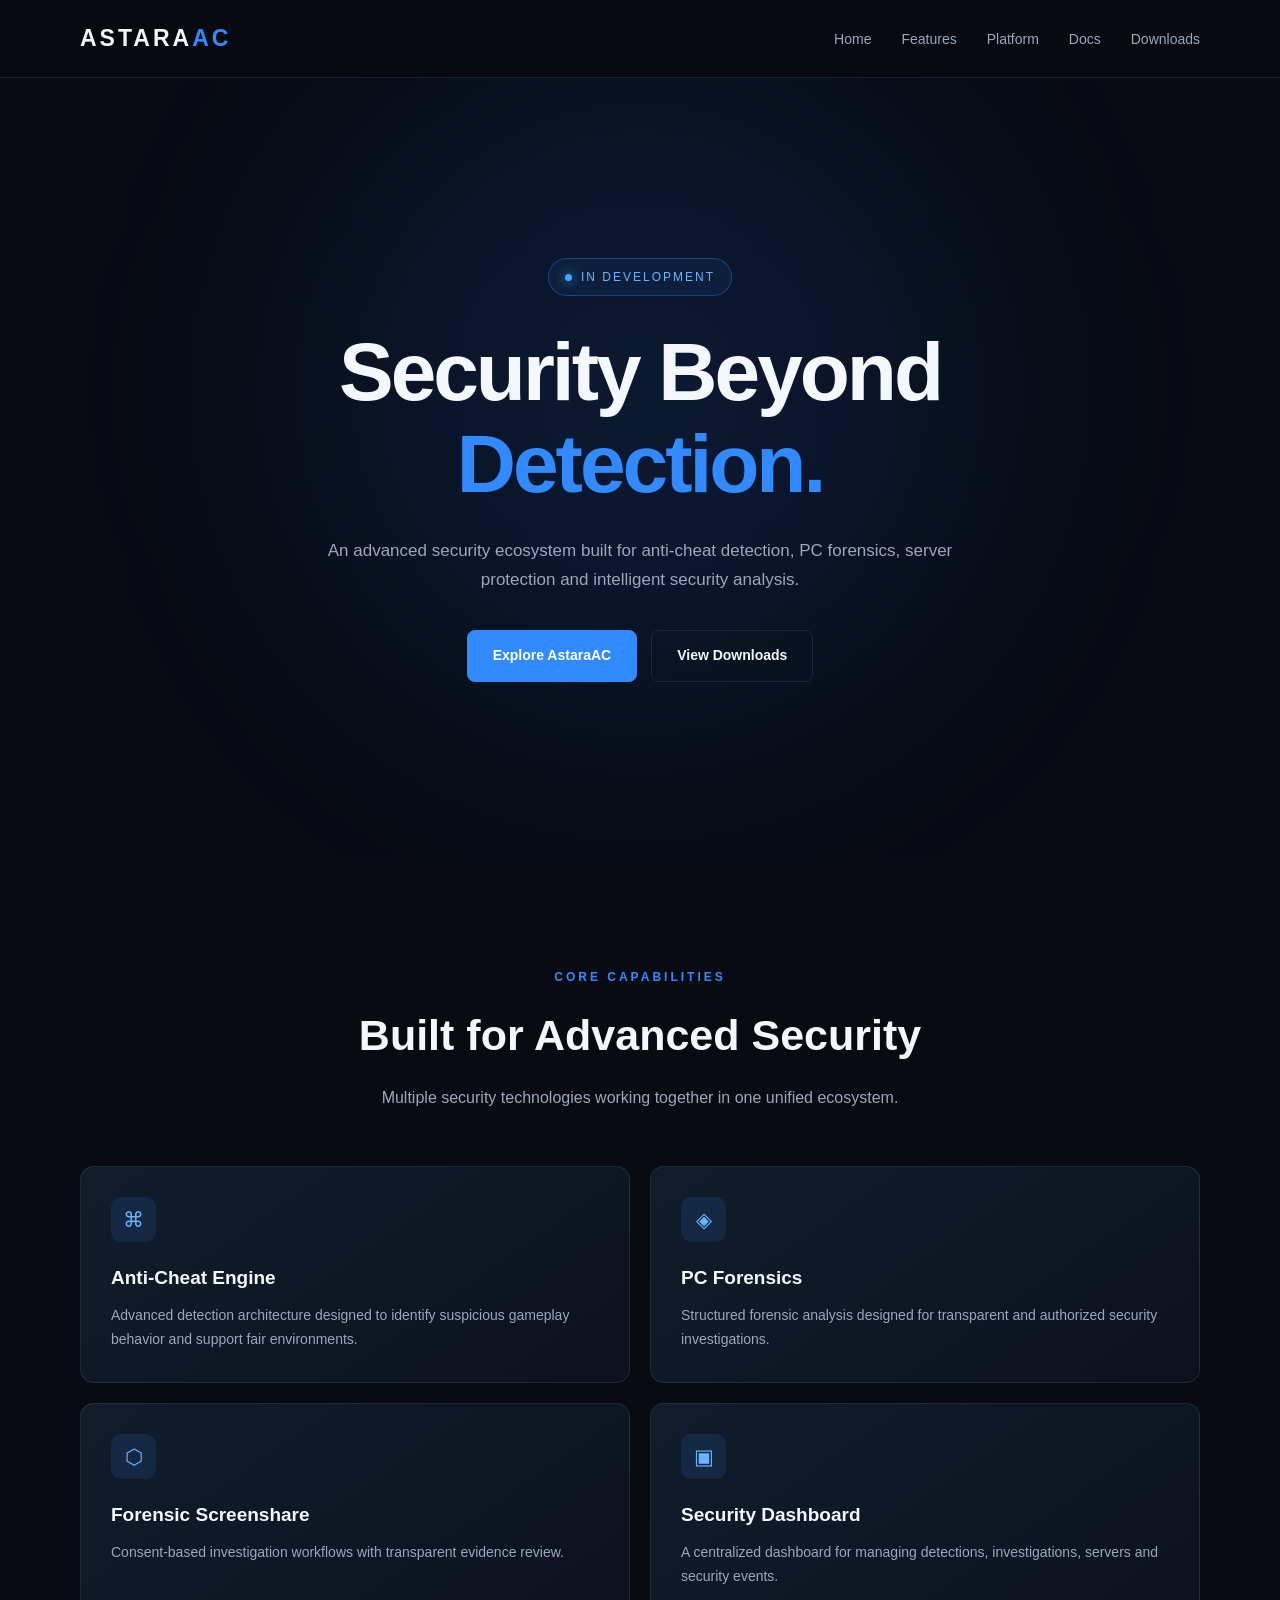
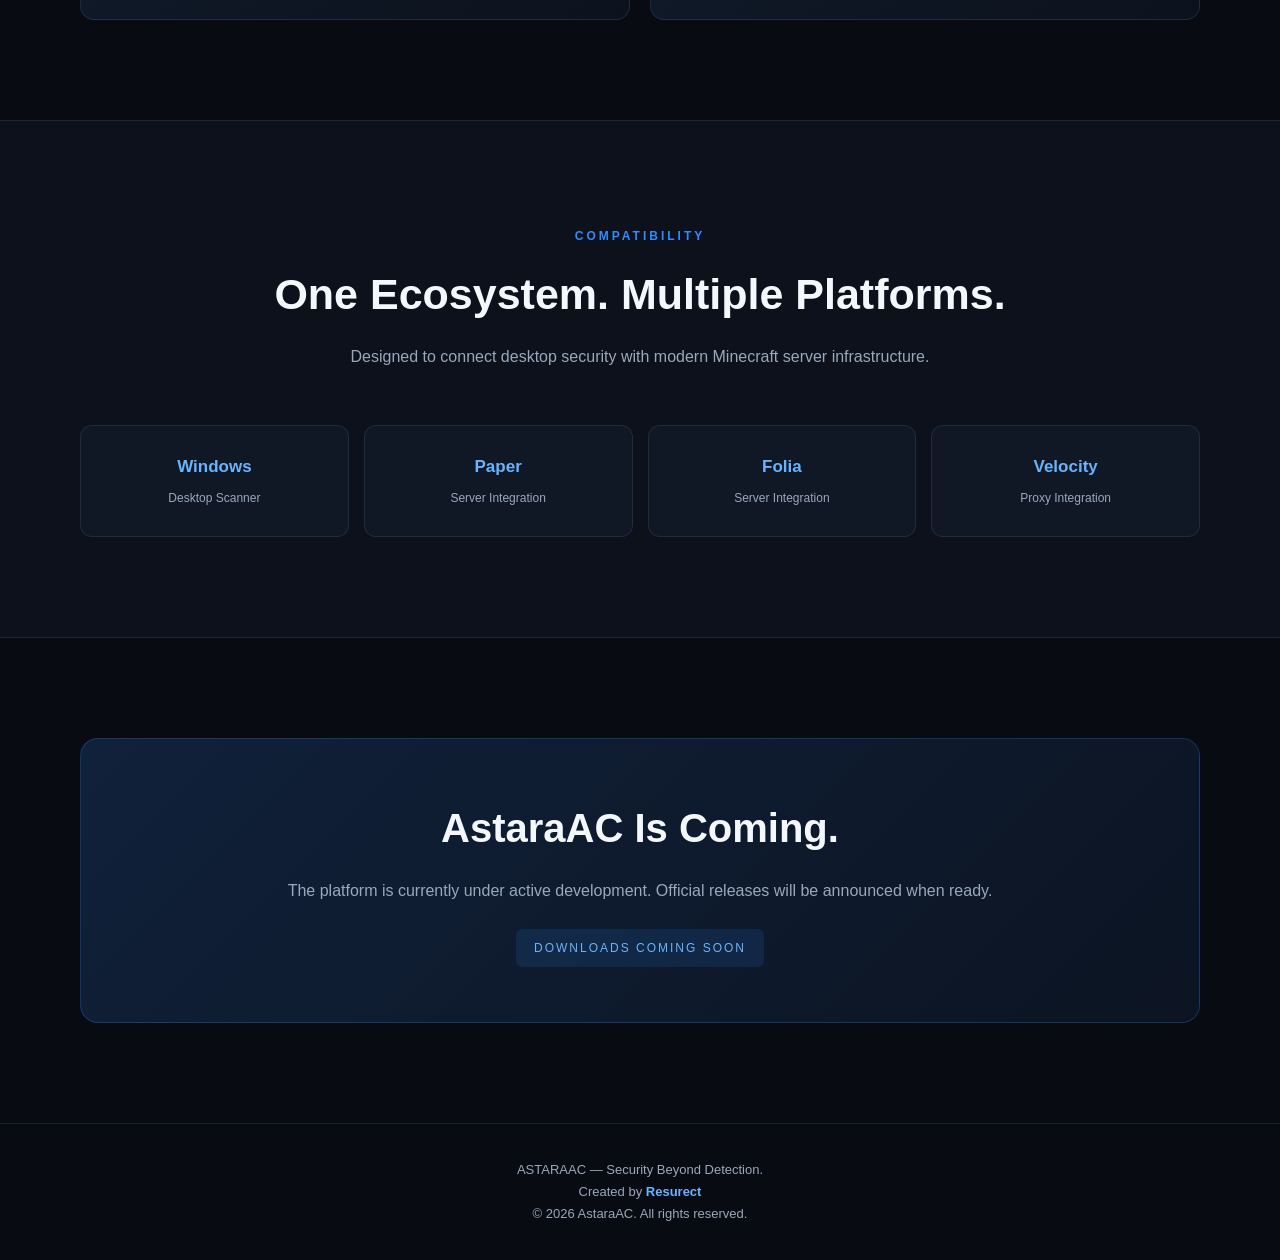
==== index.html @ 0d069d34 "Create index.html" ====
<!DOCTYPE html>
<html lang="en">
<head>
  <meta charset="UTF-8">
  <meta name="viewport" content="width=device-width, initial-scale=1.0">
  <meta name="theme-color" content="#080b12">
  <meta name="description" content="AstaraAC — Security Beyond Detection. Advanced anti-cheat detection, PC forensics and server protection.">
  <title>AstaraAC — Security Beyond Detection</title>

  <style>
    :root {
      --bg: #080b12;
      --surface: #101725;
      --blue: #318bff;
      --light: #69b4ff;
      --text: #f4f7fc;
      --muted: #9aa8bb;
      --border: rgba(120,160,210,.15);
    }

    * {
      margin: 0;
      padding: 0;
      box-sizing: border-box;
    }

    html {
      scroll-behavior: smooth;
    }

    body {
      background: var(--bg);
      color: var(--text);
      font-family: Inter, Arial, sans-serif;
      line-height: 1.7;
      overflow-x: hidden;
    }

    a {
      color: inherit;
      text-decoration: none;
    }

    .container {
      width: min(1120px, 90%);
      margin: auto;
    }

    header {
      height: 78px;
      display: flex;
      align-items: center;
      border-bottom: 1px solid var(--border);
      background: rgba(8,11,18,.88);
      position: sticky;
      top: 0;
      z-index: 10;
      backdrop-filter: blur(15px);
    }

    nav {
      display: flex;
      justify-content: space-between;
      align-items: center;
      width: 100%;
    }

    .brand {
      font-size: 23px;
      font-weight: 900;
      letter-spacing: 3px;
    }

    .brand span {
      color: var(--blue);
    }

    .nav-links {
      display: flex;
      align-items: center;
      gap: 30px;
      list-style: none;
    }

    .nav-links a {
      color: var(--muted);
      font-size: 14px;
      transition: .2s;
    }

    .nav-links a:hover {
      color: white;
    }

    .hero {
      min-height: 690px;
      display: flex;
      align-items: center;
      text-align: center;
      position: relative;
      overflow: hidden;
    }

    .hero::before {
      content: "";
      position: absolute;
      width: 650px;
      height: 650px;
      background: rgba(35,120,255,.13);
      filter: blur(120px);
      border-radius: 50%;
      left: 50%;
      top: 40%;
      transform: translate(-50%,-50%);
      pointer-events: none;
    }

    .hero-content {
      position: relative;
      z-index: 1;
      max-width: 850px;
      margin: auto;
      padding: 80px 0;
    }

    .status {
      display: inline-flex;
      align-items: center;
      gap: 9px;
      padding: 8px 16px;
      border: 1px solid rgba(49,139,255,.35);
      border-radius: 50px;
      color: var(--light);
      font-size: 12px;
      letter-spacing: 2px;
      margin-bottom: 30px;
      background: rgba(49,139,255,.07);
    }

    .dot {
      width: 7px;
      height: 7px;
      border-radius: 50%;
      background: #42a5ff;
      box-shadow: 0 0 12px #42a5ff;
    }

    .hero h1 {
      font-size: clamp(45px, 8vw, 82px);
      font-weight: 900;
      line-height: 1.12;
      letter-spacing: -3px;
    }

    .hero h1 span {
      color: var(--blue);
    }

    .hero p {
      max-width: 650px;
      margin: 27px auto;
      color: var(--muted);
      font-size: 17px;
    }

    .buttons {
      display: flex;
      justify-content: center;
      flex-wrap: wrap;
      gap: 14px;
      margin-top: 35px;
    }

    .btn {
      padding: 13px 25px;
      border-radius: 8px;
      font-weight: 700;
      font-size: 14px;
      transition: .25s;
      border: 1px solid var(--border);
    }

    .btn-primary {
      background: var(--blue);
      color: white;
      border-color: var(--blue);
    }

    .btn-primary:hover {
      background: #176fdf;
      transform: translateY(-3px);
    }

    .btn-secondary:hover {
      border-color: var(--blue);
      color: var(--light);
    }

    section {
      padding: 100px 0;
    }

    .section-heading {
      text-align: center;
      margin-bottom: 55px;
    }

    .section-heading small {
      color: var(--blue);
      letter-spacing: 3px;
      font-size: 12px;
      font-weight: bold;
    }

    .section-heading h2 {
      font-size: clamp(30px, 5vw, 43px);
      margin-top: 10px;
    }

    .section-heading p {
      color: var(--muted);
      max-width: 600px;
      margin: 12px auto 0;
    }

    .features-grid {
      display: grid;
      grid-template-columns: repeat(2, 1fr);
      gap: 20px;
    }

    .feature {
      background: linear-gradient(145deg,#111c2c,#0c121d);
      border: 1px solid var(--border);
      border-radius: 14px;
      padding: 30px;
      transition: .3s;
    }

    .feature:hover {
      transform: translateY(-5px);
      border-color: rgba(49,139,255,.5);
    }

    .feature-icon {
      width: 45px;
      height: 45px;
      display: grid;
      place-items: center;
      background: rgba(49,139,255,.12);
      color: var(--light);
      border-radius: 10px;
      font-size: 21px;
      margin-bottom: 20px;
    }

    .feature h3 {
      font-size: 19px;
      margin-bottom: 10px;
    }

    .feature p {
      color: var(--muted);
      font-size: 14px;
    }

    .platform {
      background: #0c111b;
      border-top: 1px solid var(--border);
      border-bottom: 1px solid var(--border);
    }

    .platform-grid {
      display: grid;
      grid-template-columns: repeat(4, 1fr);
      gap: 15px;
    }

    .platform-item {
      text-align: center;
      padding: 27px 12px;
      background: var(--surface);
      border: 1px solid var(--border);
      border-radius: 12px;
    }

    .platform-item h3 {
      font-size: 17px;
      color: var(--light);
    }

    .platform-item p {
      color: var(--muted);
      font-size: 12px;
      margin-top: 6px;
    }

    .download-box {
      text-align: center;
      padding: 55px 25px;
      background: linear-gradient(135deg,#10213a,#0c1422);
      border: 1px solid rgba(49,139,255,.25);
      border-radius: 18px;
    }

    .download-box h2 {
      font-size: clamp(28px,5vw,40px);
    }

    .download-box p {
      color: var(--muted);
      margin: 15px auto 25px;
    }

    .coming-soon {
      display: inline-block;
      padding: 9px 18px;
      border-radius: 6px;
      background: rgba(49,139,255,.12);
      color: var(--light);
      font-size: 12px;
      letter-spacing: 2px;
    }

    footer {
      border-top: 1px solid var(--border);
      padding: 35px 0;
      text-align: center;
      color: var(--muted);
      font-size: 13px;
    }

    footer strong {
      color: var(--light);
    }

    @media(max-width: 700px) {
      .nav-links {
        gap: 13px;
        font-size: 12px;
      }

      .nav-links a {
        font-size: 11px;
      }

      .hero {
        min-height: 580px;
      }

      .hero h1 {
        letter-spacing: -2px;
      }

      .features-grid {
        grid-template-columns: 1fr;
      }

      .platform-grid {
        grid-template-columns: repeat(2,1fr);
      }

      section {
        padding: 75px 0;
      }
    }

    @media(max-width: 390px) {
      .brand {
        font-size: 17px;
      }

      .nav-links {
        gap: 9px;
      }

      .nav-links a {
        font-size: 10px;
      }
    }

    @media(prefers-reduced-motion: reduce) {
      html {
        scroll-behavior: auto;
      }

      *, *::before, *::after {
        transition: none !important;
      }
    }
  </style>
</head>

<body>

<header>
  <div class="container">
    <nav>
      <a href="#" class="brand">ASTARA<span>AC</span></a>

      <ul class="nav-links">
        <li><a href="#home">Home</a></li>
        <li><a href="#features">Features</a></li>
        <li><a href="#platform">Platform</a></li>
        <li><a href="documentation.html">Docs</a></li>
        <li><a href="downloads.html">Downloads</a></li>
      </ul>
    </nav>
  </div>
</header>

<main>

  <section class="hero" id="home">
    <div class="container">
      <div class="hero-content">

        <div class="status">
          <span class="dot"></span>
          IN DEVELOPMENT
        </div>

        <h1>
          Security Beyond<br>
          <span>Detection.</span>
        </h1>

        <p>
          An advanced security ecosystem built for anti-cheat detection,
          PC forensics, server protection and intelligent security analysis.
        </p>

        <div class="buttons">
          <a href="#features" class="btn btn-primary">Explore AstaraAC</a>
          <a href="downloads.html" class="btn btn-secondary">View Downloads</a>
        </div>

      </div>
    </div>
  </section>

  <section id="features">
    <div class="container">

      <div class="section-heading">
        <small>CORE CAPABILITIES</small>
        <h2>Built for Advanced Security</h2>
        <p>
          Multiple security technologies working together
          in one unified ecosystem.
        </p>
      </div>

      <div class="features-grid">

        <article class="feature">
          <div class="feature-icon">⌘</div>
          <h3>Anti-Cheat Engine</h3>
          <p>
            Advanced detection architecture designed to identify
            suspicious gameplay behavior and support fair environments.
          </p>
        </article>

        <article class="feature">
          <div class="feature-icon">◈</div>
          <h3>PC Forensics</h3>
          <p>
            Structured forensic analysis designed for transparent
            and authorized security investigations.
          </p>
        </article>

        <article class="feature">
          <div class="feature-icon">⬡</div>
          <h3>Forensic Screenshare</h3>
          <p>
            Consent-based investigation workflows with
            transparent evidence review.
          </p>
        </article>

        <article class="feature">
          <div class="feature-icon">▣</div>
          <h3>Security Dashboard</h3>
          <p>
            A centralized dashboard for managing detections,
            investigations, servers and security events.
          </p>
        </article>

      </div>
    </div>
  </section>

  <section class="platform" id="platform">
    <div class="container">

      <div class="section-heading">
        <small>COMPATIBILITY</small>
        <h2>One Ecosystem. Multiple Platforms.</h2>
        <p>
          Designed to connect desktop security
          with modern Minecraft server infrastructure.
        </p>
      </div>

      <div class="platform-grid">

        <div class="platform-item">
          <h3>Windows</h3>
          <p>Desktop Scanner</p>
        </div>

        <div class="platform-item">
          <h3>Paper</h3>
          <p>Server Integration</p>
        </div>

        <div class="platform-item">
          <h3>Folia</h3>
          <p>Server Integration</p>
        </div>

        <div class="platform-item">
          <h3>Velocity</h3>
          <p>Proxy Integration</p>
        </div>

      </div>
    </div>
  </section>

  <section id="download">
    <div class="container">
      <div class="download-box">

        <h2>AstaraAC Is Coming.</h2>

        <p>
          The platform is currently under active development.
          Official releases will be announced when ready.
        </p>

        <span class="coming-soon">DOWNLOADS COMING SOON</span>

      </div>
    </div>
  </section>

</main>

<footer>
  <div class="container">
    <p>ASTARAAC — Security Beyond Detection.</p>
    <p>Created by <strong>Resurect</strong></p>
    <p>© 2026 AstaraAC. All rights reserved.</p>
  </div>
</footer>

</body>
</html>
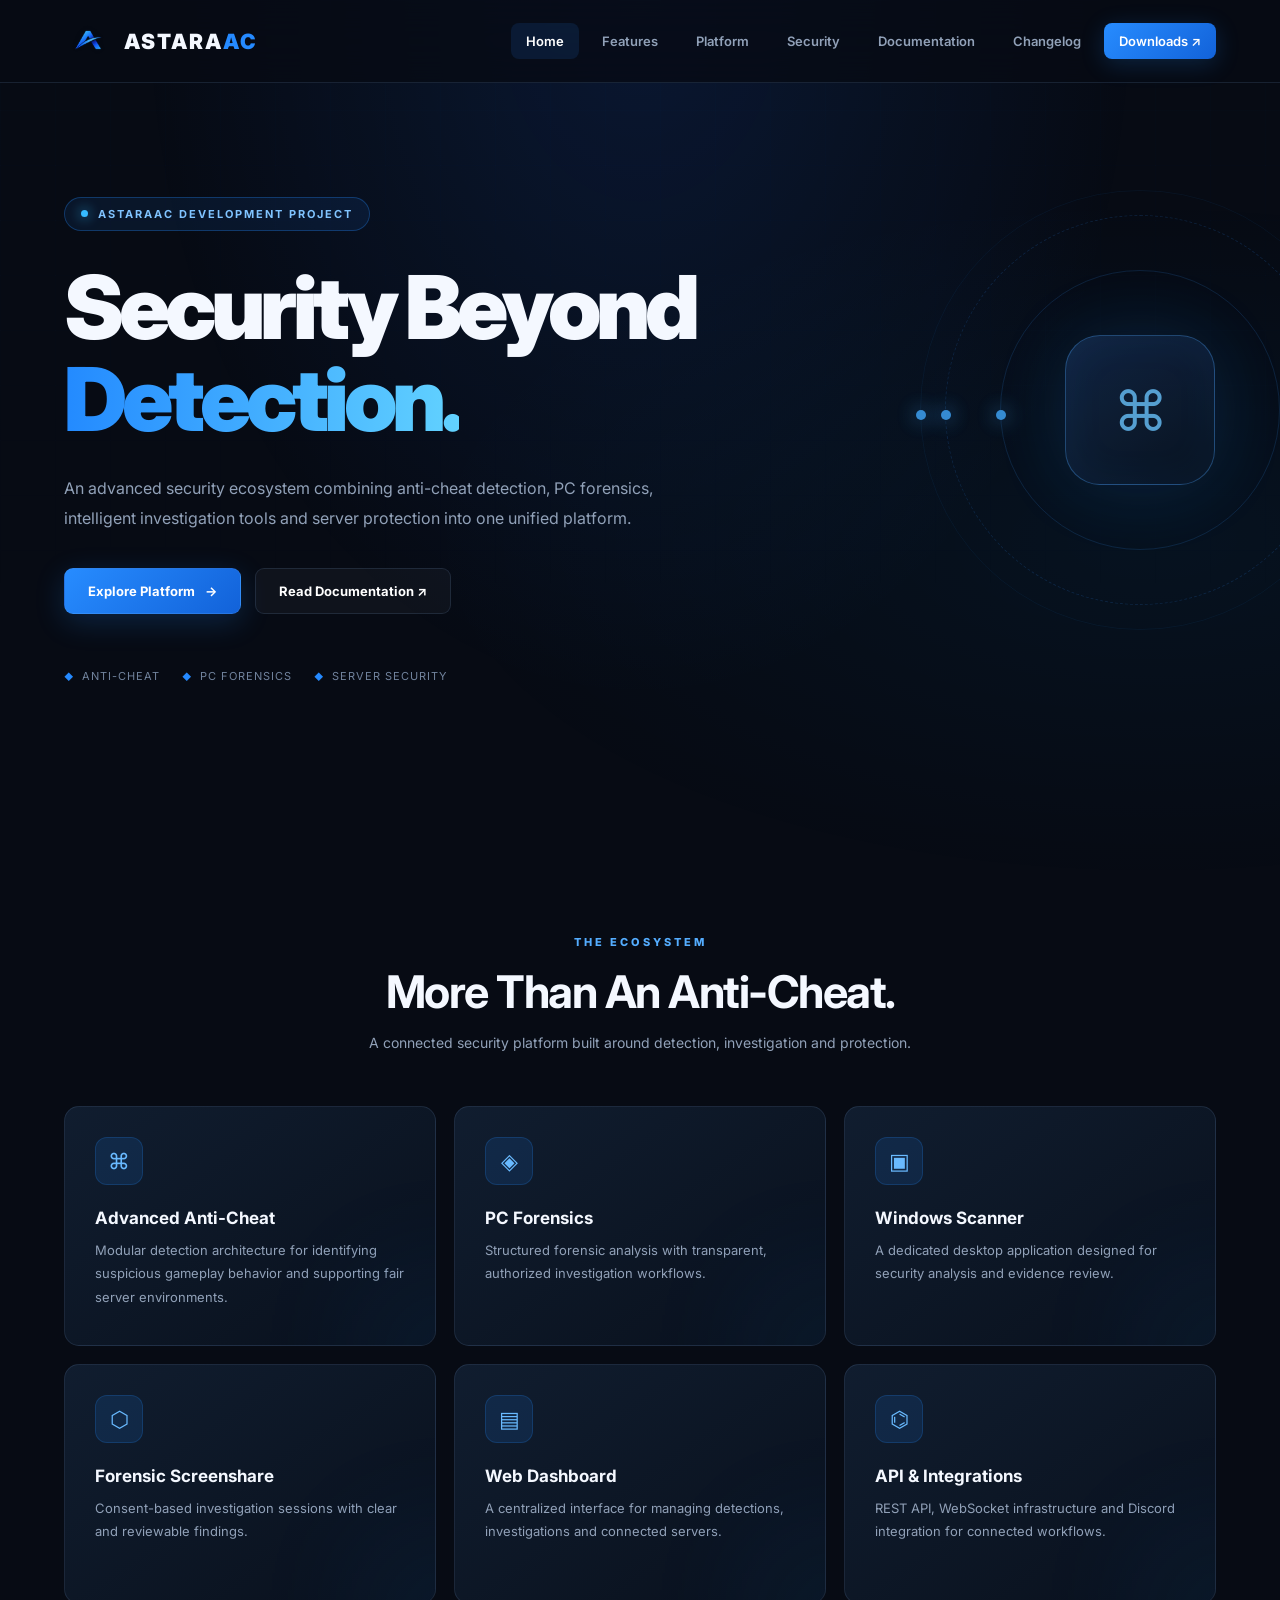
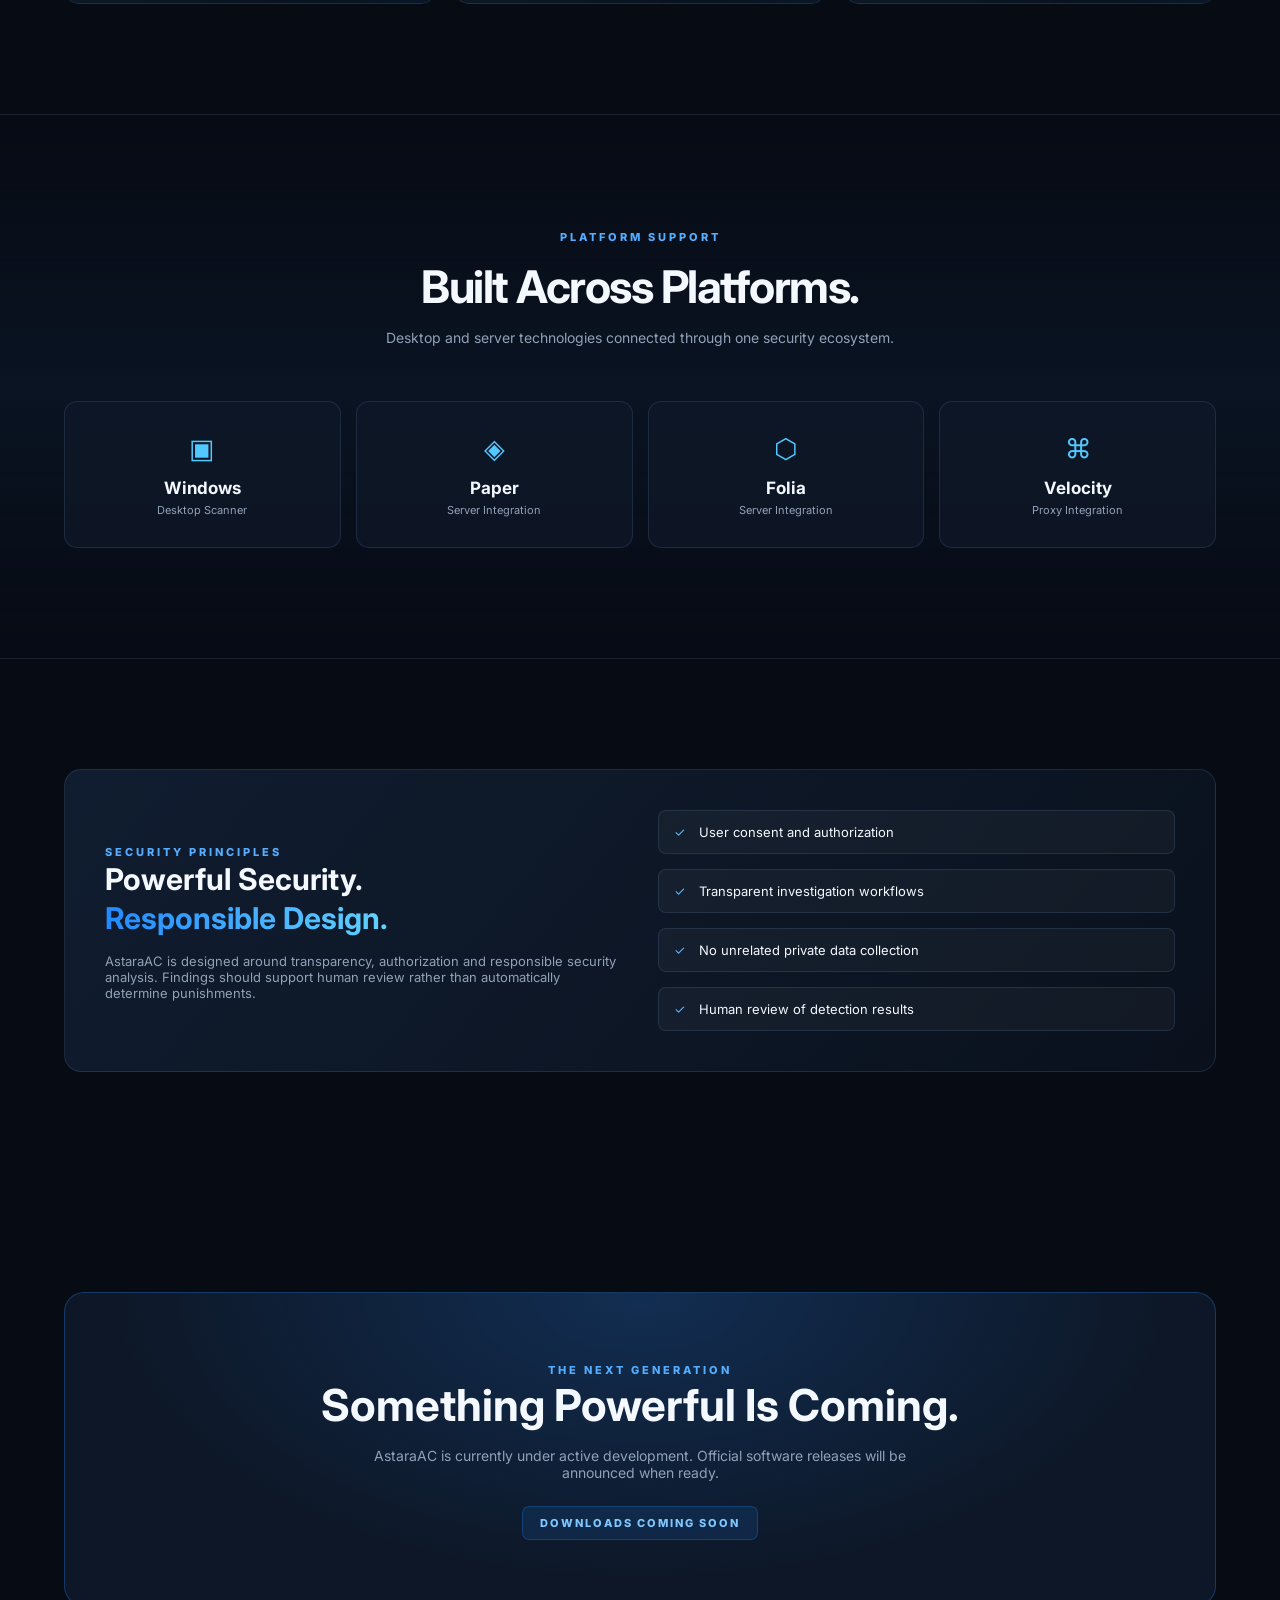
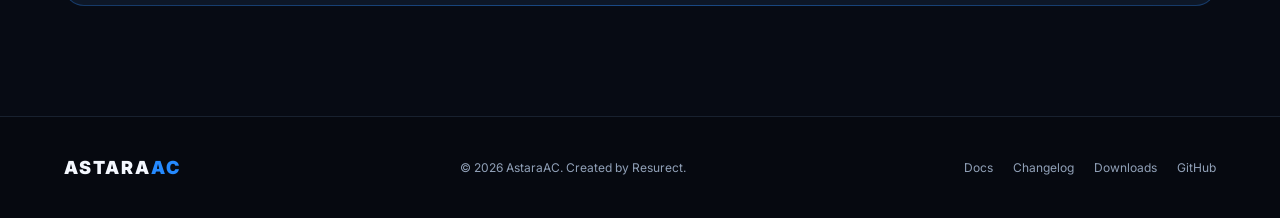
==== commit 77d84ed2: "Update index.html" ====
--- a/index.html
+++ b/index.html
@@ -2,562 +2,1000 @@
 <!DOCTYPE html>
 <html lang="en">
 <head>
-  <meta charset="UTF-8">
-  <meta name="viewport" content="width=device-width, initial-scale=1.0">
-  <meta name="theme-color" content="#080b12">
-  <meta name="description" content="AstaraAC — Security Beyond Detection. Advanced anti-cheat detection, PC forensics and server protection.">
-  <title>AstaraAC — Security Beyond Detection</title>
-
-  <style>
-    :root {
-      --bg: #080b12;
-      --surface: #101725;
-      --blue: #318bff;
-      --light: #69b4ff;
-      --text: #f4f7fc;
-      --muted: #9aa8bb;
-      --border: rgba(120,160,210,.15);
-    }
-
-    * {
-      margin: 0;
-      padding: 0;
-      box-sizing: border-box;
-    }
-
-    html {
-      scroll-behavior: smooth;
-    }
-
-    body {
-      background: var(--bg);
-      color: var(--text);
-      font-family: Inter, Arial, sans-serif;
-      line-height: 1.7;
-      overflow-x: hidden;
-    }
-
-    a {
-      color: inherit;
-      text-decoration: none;
-    }
-
-    .container {
-      width: min(1120px, 90%);
-      margin: auto;
-    }
-
-    header {
-      height: 78px;
-      display: flex;
-      align-items: center;
-      border-bottom: 1px solid var(--border);
-      background: rgba(8,11,18,.88);
-      position: sticky;
-      top: 0;
-      z-index: 10;
-      backdrop-filter: blur(15px);
-    }
-
-    nav {
-      display: flex;
-      justify-content: space-between;
-      align-items: center;
-      width: 100%;
-    }
-
-    .brand {
-      font-size: 23px;
-      font-weight: 900;
-      letter-spacing: 3px;
-    }
-
-    .brand span {
-      color: var(--blue);
-    }
-
-    .nav-links {
-      display: flex;
-      align-items: center;
-      gap: 30px;
-      list-style: none;
-    }
-
-    .nav-links a {
-      color: var(--muted);
-      font-size: 14px;
-      transition: .2s;
-    }
-
-    .nav-links a:hover {
-      color: white;
-    }
-
-    .hero {
-      min-height: 690px;
-      display: flex;
-      align-items: center;
-      text-align: center;
-      position: relative;
-      overflow: hidden;
-    }
-
-    .hero::before {
-      content: "";
-      position: absolute;
-      width: 650px;
-      height: 650px;
-      background: rgba(35,120,255,.13);
-      filter: blur(120px);
-      border-radius: 50%;
-      left: 50%;
-      top: 40%;
-      transform: translate(-50%,-50%);
-      pointer-events: none;
-    }
-
-    .hero-content {
-      position: relative;
-      z-index: 1;
-      max-width: 850px;
-      margin: auto;
-      padding: 80px 0;
-    }
-
-    .status {
-      display: inline-flex;
-      align-items: center;
-      gap: 9px;
-      padding: 8px 16px;
-      border: 1px solid rgba(49,139,255,.35);
-      border-radius: 50px;
-      color: var(--light);
-      font-size: 12px;
-      letter-spacing: 2px;
-      margin-bottom: 30px;
-      background: rgba(49,139,255,.07);
-    }
-
-    .dot {
-      width: 7px;
-      height: 7px;
-      border-radius: 50%;
-      background: #42a5ff;
-      box-shadow: 0 0 12px #42a5ff;
-    }
-
-    .hero h1 {
-      font-size: clamp(45px, 8vw, 82px);
-      font-weight: 900;
-      line-height: 1.12;
-      letter-spacing: -3px;
-    }
-
-    .hero h1 span {
-      color: var(--blue);
-    }
-
-    .hero p {
-      max-width: 650px;
-      margin: 27px auto;
-      color: var(--muted);
-      font-size: 17px;
-    }
-
-    .buttons {
-      display: flex;
-      justify-content: center;
-      flex-wrap: wrap;
-      gap: 14px;
-      margin-top: 35px;
-    }
-
-    .btn {
-      padding: 13px 25px;
-      border-radius: 8px;
-      font-weight: 700;
-      font-size: 14px;
-      transition: .25s;
-      border: 1px solid var(--border);
-    }
-
-    .btn-primary {
-      background: var(--blue);
-      color: white;
-      border-color: var(--blue);
-    }
-
-    .btn-primary:hover {
-      background: #176fdf;
-      transform: translateY(-3px);
-    }
-
-    .btn-secondary:hover {
-      border-color: var(--blue);
-      color: var(--light);
-    }
-
-    section {
-      padding: 100px 0;
-    }
-
-    .section-heading {
-      text-align: center;
-      margin-bottom: 55px;
-    }
-
-    .section-heading small {
-      color: var(--blue);
-      letter-spacing: 3px;
-      font-size: 12px;
-      font-weight: bold;
-    }
-
-    .section-heading h2 {
-      font-size: clamp(30px, 5vw, 43px);
-      margin-top: 10px;
-    }
-
-    .section-heading p {
-      color: var(--muted);
-      max-width: 600px;
-      margin: 12px auto 0;
-    }
-
-    .features-grid {
-      display: grid;
-      grid-template-columns: repeat(2, 1fr);
-      gap: 20px;
-    }
-
-    .feature {
-      background: linear-gradient(145deg,#111c2c,#0c121d);
-      border: 1px solid var(--border);
-      border-radius: 14px;
-      padding: 30px;
-      transition: .3s;
-    }
-
-    .feature:hover {
-      transform: translateY(-5px);
-      border-color: rgba(49,139,255,.5);
-    }
-
-    .feature-icon {
-      width: 45px;
-      height: 45px;
-      display: grid;
-      place-items: center;
-      background: rgba(49,139,255,.12);
-      color: var(--light);
-      border-radius: 10px;
-      font-size: 21px;
-      margin-bottom: 20px;
-    }
-
-    .feature h3 {
-      font-size: 19px;
-      margin-bottom: 10px;
-    }
-
-    .feature p {
-      color: var(--muted);
-      font-size: 14px;
-    }
-
-    .platform {
-      background: #0c111b;
-      border-top: 1px solid var(--border);
-      border-bottom: 1px solid var(--border);
-    }
-
-    .platform-grid {
-      display: grid;
-      grid-template-columns: repeat(4, 1fr);
-      gap: 15px;
-    }
-
-    .platform-item {
-      text-align: center;
-      padding: 27px 12px;
-      background: var(--surface);
-      border: 1px solid var(--border);
-      border-radius: 12px;
-    }
-
-    .platform-item h3 {
-      font-size: 17px;
-      color: var(--light);
-    }
-
-    .platform-item p {
-      color: var(--muted);
-      font-size: 12px;
-      margin-top: 6px;
-    }
-
-    .download-box {
-      text-align: center;
-      padding: 55px 25px;
-      background: linear-gradient(135deg,#10213a,#0c1422);
-      border: 1px solid rgba(49,139,255,.25);
-      border-radius: 18px;
-    }
-
-    .download-box h2 {
-      font-size: clamp(28px,5vw,40px);
-    }
-
-    .download-box p {
-      color: var(--muted);
-      margin: 15px auto 25px;
-    }
-
-    .coming-soon {
-      display: inline-block;
-      padding: 9px 18px;
-      border-radius: 6px;
-      background: rgba(49,139,255,.12);
-      color: var(--light);
-      font-size: 12px;
-      letter-spacing: 2px;
-    }
-
-    footer {
-      border-top: 1px solid var(--border);
-      padding: 35px 0;
-      text-align: center;
-      color: var(--muted);
-      font-size: 13px;
-    }
-
-    footer strong {
-      color: var(--light);
-    }
-
-    @media(max-width: 700px) {
-      .nav-links {
-        gap: 13px;
-        font-size: 12px;
-      }
-
-      .nav-links a {
-        font-size: 11px;
-      }
-
-      .hero {
-        min-height: 580px;
-      }
-
-      .hero h1 {
-        letter-spacing: -2px;
-      }
-
-      .features-grid {
-        grid-template-columns: 1fr;
-      }
-
-      .platform-grid {
-        grid-template-columns: repeat(2,1fr);
-      }
-
-      section {
-        padding: 75px 0;
-      }
-    }
-
-    @media(max-width: 390px) {
-      .brand {
-        font-size: 17px;
-      }
-
-      .nav-links {
-        gap: 9px;
-      }
-
-      .nav-links a {
-        font-size: 10px;
-      }
-    }
-
-    @media(prefers-reduced-motion: reduce) {
-      html {
-        scroll-behavior: auto;
-      }
-
-      *, *::before, *::after {
-        transition: none !important;
-      }
-    }
-  </style>
+<meta charset="UTF-8">
+<meta name="viewport" content="width=device-width, initial-scale=1.0">
+<meta name="theme-color" content="#070b14">
+<meta name="description" content="AstaraAC — Security Beyond Detection.">
+<title>AstaraAC | Security Beyond Detection</title>
+
+<style>
+@import url('https://fonts.googleapis.com/css2?family=Inter:wght@400;500;600;700;800;900&display=swap');
+
+:root {
+  --bg: #070b14;
+  --panel: #0e1625;
+  --blue: #258aff;
+  --cyan: #51c8ff;
+  --text: #f4f8ff;
+  --muted: #91a1b8;
+  --border: rgba(130,170,220,.15);
+}
+
+* {
+  margin: 0;
+  padding: 0;
+  box-sizing: border-box;
+}
+
+html {
+  scroll-behavior: smooth;
+  scroll-padding-top: 100px;
+}
+
+body {
+  background: var(--bg);
+  color: var(--text);
+  font-family: Inter, Arial, sans-serif;
+  overflow-x: hidden;
+}
+
+body::before {
+  content: "";
+  position: fixed;
+  inset: 0;
+  pointer-events: none;
+  z-index: -1;
+  background:
+    radial-gradient(ellipse at 50% 0%, rgba(28,110,255,.13), transparent 55%),
+    radial-gradient(ellipse at 90% 60%, rgba(0,160,255,.05), transparent 45%);
+}
+
+a {
+  text-decoration: none;
+  color: inherit;
+}
+
+.container {
+  width: min(1160px, 90%);
+  margin: auto;
+}
+
+/* NAVIGATION */
+
+header {
+  position: fixed;
+  top: 0;
+  width: 100%;
+  z-index: 100;
+  background: rgba(7,11,20,.78);
+  backdrop-filter: blur(20px);
+  border-bottom: 1px solid var(--border);
+}
+
+.navbar {
+  height: 82px;
+  display: flex;
+  justify-content: space-between;
+  align-items: center;
+}
+
+.brand {
+  display: flex;
+  align-items: center;
+  gap: 12px;
+}
+
+.brand img {
+  width: 48px;
+  height: 48px;
+  object-fit: contain;
+  border-radius: 10px;
+}
+
+.brand-text {
+  font-size: 21px;
+  font-weight: 900;
+  letter-spacing: 2px;
+}
+
+.brand-text span {
+  color: var(--blue);
+}
+
+.nav-links {
+  display: flex;
+  align-items: center;
+  gap: 8px;
+  list-style: none;
+}
+
+.nav-links a {
+  display: block;
+  padding: 10px 15px;
+  border-radius: 8px;
+  color: var(--muted);
+  font-size: 13px;
+  font-weight: 600;
+  transition: .25s;
+}
+
+.nav-links a:hover,
+.nav-links a.active {
+  color: white;
+  background: rgba(40,135,255,.12);
+}
+
+.nav-links .nav-cta {
+  color: white;
+  background: linear-gradient(135deg,#278cff,#1262d9);
+  box-shadow: 0 5px 25px rgba(37,138,255,.2);
+}
+
+.menu-toggle {
+  display: none;
+  background: rgba(37,138,255,.1);
+  border: 1px solid var(--border);
+  color: white;
+  width: 43px;
+  height: 43px;
+  border-radius: 10px;
+  font-size: 23px;
+  cursor: pointer;
+}
+
+/* HERO */
+
+.hero {
+  min-height: 820px;
+  padding: 170px 0 110px;
+  display: flex;
+  align-items: center;
+  position: relative;
+  overflow: hidden;
+}
+
+.hero-grid {
+  position: absolute;
+  inset: 0;
+  opacity: .16;
+  pointer-events: none;
+  background-image:
+    linear-gradient(rgba(60,130,220,.12) 1px, transparent 1px),
+    linear-gradient(90deg,rgba(60,130,220,.12) 1px,transparent 1px);
+  background-size: 55px 55px;
+  mask-image: linear-gradient(to bottom,black,transparent 90%);
+}
+
+.hero-content {
+  position: relative;
+  z-index: 2;
+  max-width: 780px;
+}
+
+.eyebrow {
+  display: inline-flex;
+  align-items: center;
+  gap: 10px;
+  padding: 9px 16px;
+  background: rgba(37,138,255,.09);
+  border: 1px solid rgba(37,138,255,.3);
+  border-radius: 50px;
+  color: #80c4ff;
+  font-size: 11px;
+  letter-spacing: 2px;
+  font-weight: 700;
+  margin-bottom: 30px;
+}
+
+.live-dot {
+  width: 7px;
+  height: 7px;
+  border-radius: 50%;
+  background: #36baff;
+  box-shadow: 0 0 13px #36baff;
+  animation: pulse 1.8s infinite;
+}
+
+@keyframes pulse {
+  50% { opacity: .35; }
+}
+
+.hero h1 {
+  font-size: clamp(48px,8vw,88px);
+  font-weight: 900;
+  letter-spacing: -5px;
+  line-height: 1.05;
+}
+
+.gradient-text {
+  background: linear-gradient(90deg,#238aff,#62d2ff);
+  -webkit-background-clip: text;
+  background-clip: text;
+  color: transparent;
+}
+
+.hero-description {
+  max-width: 640px;
+  margin-top: 27px;
+  color: var(--muted);
+  font-size: 16px;
+  line-height: 1.9;
+}
+
+.hero-buttons {
+  display: flex;
+  gap: 14px;
+  flex-wrap: wrap;
+  margin-top: 35px;
+}
+
+.btn {
+  padding: 14px 23px;
+  border-radius: 9px;
+  font-size: 13px;
+  font-weight: 700;
+  display: inline-flex;
+  align-items: center;
+  gap: 10px;
+  transition: .25s;
+  border: 1px solid var(--border);
+}
+
+.btn:hover {
+  transform: translateY(-4px);
+}
+
+.btn-primary {
+  background: linear-gradient(135deg,#278cff,#1262d9);
+  color: white;
+  box-shadow: 0 8px 30px rgba(37,138,255,.2);
+}
+
+.btn-secondary {
+  background: rgba(255,255,255,.035);
+  color: white;
+}
+
+.hero-tags {
+  display: flex;
+  gap: 22px;
+  flex-wrap: wrap;
+  margin-top: 55px;
+  color: #71839d;
+  font-size: 11px;
+  letter-spacing: 1px;
+}
+
+.hero-tags span::before {
+  content: "◆";
+  color: var(--blue);
+  font-size: 9px;
+  margin-right: 8px;
+}
+
+/* DECORATIVE VISUAL */
+
+.hero-visual {
+  position: absolute;
+  right: -80px;
+  top: 190px;
+  width: 440px;
+  height: 440px;
+  display: grid;
+  place-items: center;
+  opacity: .8;
+}
+
+.orbit {
+  position: absolute;
+  border: 1px solid rgba(57,147,255,.19);
+  border-radius: 50%;
+  animation: rotate 25s linear infinite;
+}
+
+.orbit.one {
+  width: 280px;
+  height: 280px;
+}
+
+.orbit.two {
+  width: 390px;
+  height: 390px;
+  animation-direction: reverse;
+  border-style: dashed;
+}
+
+.orbit.three {
+  width: 440px;
+  height: 440px;
+  border-color: rgba(57,147,255,.08);
+}
+
+.orbit::after {
+  content: "";
+  position: absolute;
+  top: 50%;
+  left: -5px;
+  width: 10px;
+  height: 10px;
+  background: #42aaff;
+  border-radius: 50%;
+  box-shadow: 0 0 20px #42aaff;
+}
+
+@keyframes rotate {
+  to { transform: rotate(360deg); }
+}
+
+.core {
+  width: 150px;
+  height: 150px;
+  display: grid;
+  place-items: center;
+  border-radius: 35px;
+  background: linear-gradient(145deg,#142b4c,#091321);
+  border: 1px solid rgba(75,165,255,.45);
+  box-shadow: 0 0 80px rgba(37,138,255,.2), inset 0 0 40px rgba(37,138,255,.08);
+  font-size: 55px;
+  color: #6ac4ff;
+}
+
+/* SECTIONS */
+
+section:not(.hero) {
+  padding: 110px 0;
+}
+
+.section-header {
+  text-align: center;
+  max-width: 700px;
+  margin: 0 auto 55px;
+}
+
+.section-label {
+  color: #54adff;
+  font-size: 11px;
+  letter-spacing: 3px;
+  font-weight: 800;
+}
+
+.section-header h2 {
+  font-size: clamp(30px,5vw,45px);
+  margin-top: 14px;
+  letter-spacing: -1.5px;
+}
+
+.section-header p {
+  color: var(--muted);
+  margin-top: 15px;
+  font-size: 14px;
+}
+
+/* FEATURES */
+
+.features-grid {
+  display: grid;
+  grid-template-columns: repeat(3,1fr);
+  gap: 18px;
+}
+
+.feature-card {
+  position: relative;
+  overflow: hidden;
+  padding: 30px;
+  min-height: 240px;
+  border: 1px solid var(--border);
+  border-radius: 15px;
+  background: linear-gradient(145deg,rgba(18,31,50,.9),rgba(10,17,29,.9));
+  transition: .3s;
+}
+
+.feature-card:hover {
+  transform: translateY(-7px);
+  border-color: rgba(55,150,255,.5);
+  box-shadow: 0 15px 40px rgba(0,0,0,.2);
+}
+
+.feature-card::after {
+  content: "";
+  position: absolute;
+  width: 120px;
+  height: 120px;
+  right: -70px;
+  bottom: -70px;
+  background: var(--blue);
+  filter: blur(70px);
+  opacity: .15;
+}
+
+.feature-icon {
+  width: 48px;
+  height: 48px;
+  display: grid;
+  place-items: center;
+  border-radius: 12px;
+  background: rgba(37,138,255,.13);
+  border: 1px solid rgba(37,138,255,.2);
+  color: #69baff;
+  font-size: 22px;
+  margin-bottom: 23px;
+}
+
+.feature-card h3 {
+  font-size: 17px;
+  margin-bottom: 11px;
+}
+
+.feature-card p {
+  color: var(--muted);
+  font-size: 13px;
+  line-height: 1.8;
+}
+
+/* PLATFORM */
+
+.platform-section {
+  background: linear-gradient(180deg,transparent,rgba(13,27,46,.55),transparent);
+  border-top: 1px solid var(--border);
+  border-bottom: 1px solid var(--border);
+}
+
+.platform-grid {
+  display: grid;
+  grid-template-columns: repeat(4,1fr);
+  gap: 15px;
+}
+
+.platform-card {
+  text-align: center;
+  padding: 30px 15px;
+  border: 1px solid var(--border);
+  border-radius: 13px;
+  background: rgba(15,25,40,.75);
+  transition: .3s;
+}
+
+.platform-card:hover {
+  border-color: var(--blue);
+  transform: translateY(-5px);
+}
+
+.platform-card .symbol {
+  font-size: 27px;
+  color: var(--cyan);
+  margin-bottom: 13px;
+}
+
+.platform-card h3 {
+  font-size: 17px;
+}
+
+.platform-card p {
+  color: var(--muted);
+  font-size: 11px;
+  margin-top: 5px;
+}
+
+/* PRIVACY */
+
+.privacy-box {
+  display: grid;
+  grid-template-columns: 1fr 1fr;
+  gap: 35px;
+  align-items: center;
+  padding: 40px;
+  border: 1px solid var(--border);
+  border-radius: 17px;
+  background: linear-gradient(130deg,#101d30,#0a111d);
+}
+
+.privacy-box h2 {
+  font-size: 30px;
+  line-height: 1.3;
+}
+
+.privacy-box p {
+  color: var(--muted);
+  font-size: 13px;
+  margin-top: 15px;
+}
+
+.privacy-points {
+  display: grid;
+  gap: 15px;
+}
+
+.privacy-points div {
+  padding: 13px 15px;
+  border-radius: 8px;
+  background: rgba(255,255,255,.035);
+  border: 1px solid var(--border);
+  font-size: 13px;
+}
+
+.privacy-points span {
+  color: #59b8ff;
+  margin-right: 9px;
+}
+
+/* DOWNLOAD */
+
+.download-box {
+  text-align: center;
+  padding: 65px 25px;
+  border-radius: 20px;
+  border: 1px solid rgba(44,139,255,.3);
+  background:
+    radial-gradient(ellipse at 50% 0%,rgba(37,138,255,.2),transparent 65%),
+    #0d1727;
+}
+
+.download-box h2 {
+  font-size: clamp(30px,5vw,44px);
+}
+
+.download-box p {
+  max-width: 550px;
+  margin: 15px auto 25px;
+  color: var(--muted);
+  font-size: 14px;
+}
+
+.coming-soon {
+  display: inline-block;
+  padding: 9px 17px;
+  color: #80c7ff;
+  background: rgba(37,138,255,.12);
+  border: 1px solid rgba(37,138,255,.25);
+  border-radius: 7px;
+  font-size: 11px;
+  font-weight: 800;
+  letter-spacing: 2px;
+}
+
+/* FOOTER */
+
+footer {
+  padding: 40px 0;
+  border-top: 1px solid var(--border);
+  background: #060910;
+}
+
+.footer-content {
+  display: flex;
+  justify-content: space-between;
+  align-items: center;
+  gap: 20px;
+  flex-wrap: wrap;
+}
+
+.footer-brand {
+  font-size: 18px;
+  font-weight: 900;
+  letter-spacing: 2px;
+}
+
+.footer-brand span {
+  color: var(--blue);
+}
+
+.footer-copy {
+  color: var(--muted);
+  font-size: 12px;
+}
+
+.footer-links {
+  display: flex;
+  gap: 20px;
+  color: var(--muted);
+  font-size: 12px;
+}
+
+.footer-links a:hover {
+  color: var(--cyan);
+}
+
+/* SCROLL ANIMATION */
+
+.reveal {
+  opacity: 0;
+  transform: translateY(25px);
+  transition: opacity .7s ease, transform .7s ease;
+}
+
+.reveal.visible {
+  opacity: 1;
+  transform: translateY(0);
+}
+
+/* MOBILE */
+
+@media(max-width: 900px) {
+  .hero-visual {
+    right: -190px;
+    opacity: .35;
+  }
+
+  .features-grid {
+    grid-template-columns: repeat(2,1fr);
+  }
+}
+
+@media(max-width: 700px) {
+  .navbar {
+    height: 72px;
+  }
+
+  .menu-toggle {
+    display: block;
+  }
+
+  .nav-links {
+    position: absolute;
+    top: 82px;
+    left: 5%;
+    right: 5%;
+    display: none;
+    flex-direction: column;
+    align-items: stretch;
+    padding: 14px;
+    gap: 5px;
+    background: rgba(10,17,29,.98);
+    border: 1px solid var(--border);
+    border-radius: 13px;
+    box-shadow: 0 15px 40px rgba(0,0,0,.4);
+  }
+
+  .nav-links.open {
+    display: flex;
+  }
+
+  .nav-links a {
+    padding: 13px;
+  }
+
+  .hero {
+    min-height: 730px;
+    padding-top: 145px;
+  }
+
+  .hero h1 {
+    letter-spacing: -3px;
+  }
+
+  .hero-visual {
+    top: 350px;
+    right: -220px;
+    transform: scale(.8);
+    opacity: .2;
+  }
+
+  .features-grid {
+    grid-template-columns: 1fr;
+  }
+
+  .platform-grid {
+    grid-template-columns: repeat(2,1fr);
+  }
+
+  .privacy-box {
+    grid-template-columns: 1fr;
+    padding: 25px;
+  }
+
+  section:not(.hero) {
+    padding: 80px 0;
+  }
+
+  .footer-content {
+    flex-direction: column;
+    text-align: center;
+  }
+}
+
+@media(prefers-reduced-motion: reduce) {
+  *, *::before, *::after {
+    animation: none !important;
+    transition: none !important;
+    scroll-behavior: auto !important;
+  }
+}
+</style>
 </head>
 
 <body>
 
 <header>
   <div class="container">
-    <nav>
-      <a href="#" class="brand">ASTARA<span>AC</span></a>
-
-      <ul class="nav-links">
-        <li><a href="#home">Home</a></li>
+    <nav class="navbar">
+
+      <a href="#home" class="brand">
+        <img src="assets/images/astaraac-branding.png" alt="AstaraAC Logo">
+        <div class="brand-text">ASTARA<span>AC</span></div>
+      </a>
+
+      <button class="menu-toggle" id="menuToggle"
+        aria-label="Toggle navigation" aria-expanded="false">☰</button>
+
+      <ul class="nav-links" id="navLinks">
+        <li><a href="#home" class="active">Home</a></li>
         <li><a href="#features">Features</a></li>
         <li><a href="#platform">Platform</a></li>
-        <li><a href="documentation.html">Docs</a></li>
-        <li><a href="downloads.html">Downloads</a></li>
+        <li><a href="#privacy">Security</a></li>
+        <li><a href="documentation.html">Documentation</a></li>
+        <li><a href="changelog.html">Changelog</a></li>
+        <li><a href="downloads.html" class="nav-cta">Downloads ↗</a></li>
       </ul>
+
     </nav>
   </div>
 </header>
 
 <main>
 
-  <section class="hero" id="home">
-    <div class="container">
-      <div class="hero-content">
-
-        <div class="status">
-          <span class="dot"></span>
-          IN DEVELOPMENT
-        </div>
-
-        <h1>
-          Security Beyond<br>
-          <span>Detection.</span>
-        </h1>
-
+<section class="hero" id="home">
+  <div class="hero-grid"></div>
+
+  <div class="container">
+    <div class="hero-content">
+
+      <div class="eyebrow">
+        <span class="live-dot"></span>
+        ASTARAAC DEVELOPMENT PROJECT
+      </div>
+
+      <h1>
+        Security Beyond<br>
+        <span class="gradient-text">Detection.</span>
+      </h1>
+
+      <p class="hero-description">
+        An advanced security ecosystem combining anti-cheat detection,
+        PC forensics, intelligent investigation tools and server protection
+        into one unified platform.
+      </p>
+
+      <div class="hero-buttons">
+        <a href="#features" class="btn btn-primary">
+          Explore Platform <span>→</span>
+        </a>
+        <a href="documentation.html" class="btn btn-secondary">
+          Read Documentation ↗
+        </a>
+      </div>
+
+      <div class="hero-tags">
+        <span>ANTI-CHEAT</span>
+        <span>PC FORENSICS</span>
+        <span>SERVER SECURITY</span>
+      </div>
+
+    </div>
+  </div>
+
+  <div class="hero-visual">
+    <div class="orbit one"></div>
+    <div class="orbit two"></div>
+    <div class="orbit three"></div>
+    <div class="core">⌘</div>
+  </div>
+</section>
+
+<section id="features">
+  <div class="container">
+
+    <div class="section-header reveal">
+      <span class="section-label">THE ECOSYSTEM</span>
+      <h2>More Than An Anti-Cheat.</h2>
+      <p>
+        A connected security platform built around detection,
+        investigation and protection.
+      </p>
+    </div>
+
+    <div class="features-grid">
+
+      <article class="feature-card reveal">
+        <div class="feature-icon">⌘</div>
+        <h3>Advanced Anti-Cheat</h3>
         <p>
-          An advanced security ecosystem built for anti-cheat detection,
-          PC forensics, server protection and intelligent security analysis.
+          Modular detection architecture for identifying suspicious
+          gameplay behavior and supporting fair server environments.
         </p>
-
-        <div class="buttons">
-          <a href="#features" class="btn btn-primary">Explore AstaraAC</a>
-          <a href="downloads.html" class="btn btn-secondary">View Downloads</a>
-        </div>
-
-      </div>
+      </article>
+
+      <article class="feature-card reveal">
+        <div class="feature-icon">◈</div>
+        <h3>PC Forensics</h3>
+        <p>
+          Structured forensic analysis with transparent,
+          authorized investigation workflows.
+        </p>
+      </article>
+
+      <article class="feature-card reveal">
+        <div class="feature-icon">▣</div>
+        <h3>Windows Scanner</h3>
+        <p>
+          A dedicated desktop application designed for
+          security analysis and evidence review.
+        </p>
+      </article>
+
+      <article class="feature-card reveal">
+        <div class="feature-icon">⬡</div>
+        <h3>Forensic Screenshare</h3>
+        <p>
+          Consent-based investigation sessions with
+          clear and reviewable findings.
+        </p>
+      </article>
+
+      <article class="feature-card reveal">
+        <div class="feature-icon">▤</div>
+        <h3>Web Dashboard</h3>
+        <p>
+          A centralized interface for managing detections,
+          investigations and connected servers.
+        </p>
+      </article>
+
+      <article class="feature-card reveal">
+        <div class="feature-icon">⌬</div>
+        <h3>API & Integrations</h3>
+        <p>
+          REST API, WebSocket infrastructure and
+          Discord integration for connected workflows.
+        </p>
+      </article>
+
     </div>
-  </section>
-
-  <section id="features">
-    <div class="container">
-
-      <div class="section-heading">
-        <small>CORE CAPABILITIES</small>
-        <h2>Built for Advanced Security</h2>
+  </div>
+</section>
+
+<section class="platform-section" id="platform">
+  <div class="container">
+
+    <div class="section-header reveal">
+      <span class="section-label">PLATFORM SUPPORT</span>
+      <h2>Built Across Platforms.</h2>
+      <p>
+        Desktop and server technologies connected
+        through one security ecosystem.
+      </p>
+    </div>
+
+    <div class="platform-grid">
+
+      <div class="platform-card reveal">
+        <div class="symbol">▣</div>
+        <h3>Windows</h3>
+        <p>Desktop Scanner</p>
+      </div>
+
+      <div class="platform-card reveal">
+        <div class="symbol">◈</div>
+        <h3>Paper</h3>
+        <p>Server Integration</p>
+      </div>
+
+      <div class="platform-card reveal">
+        <div class="symbol">⬡</div>
+        <h3>Folia</h3>
+        <p>Server Integration</p>
+      </div>
+
+      <div class="platform-card reveal">
+        <div class="symbol">⌘</div>
+        <h3>Velocity</h3>
+        <p>Proxy Integration</p>
+      </div>
+
+    </div>
+  </div>
+</section>
+
+<section id="privacy">
+  <div class="container">
+
+    <div class="privacy-box reveal">
+
+      <div>
+        <span class="section-label">SECURITY PRINCIPLES</span>
+        <h2>Powerful Security.<br>
+          <span class="gradient-text">Responsible Design.</span>
+        </h2>
         <p>
-          Multiple security technologies working together
-          in one unified ecosystem.
+          AstaraAC is designed around transparency,
+          authorization and responsible security analysis.
+          Findings should support human review rather than
+          automatically determine punishments.
         </p>
       </div>
 
-      <div class="features-grid">
-
-        <article class="feature">
-          <div class="feature-icon">⌘</div>
-          <h3>Anti-Cheat Engine</h3>
-          <p>
-            Advanced detection architecture designed to identify
-            suspicious gameplay behavior and support fair environments.
-          </p>
-        </article>
-
-        <article class="feature">
-          <div class="feature-icon">◈</div>
-          <h3>PC Forensics</h3>
-          <p>
-            Structured forensic analysis designed for transparent
-            and authorized security investigations.
-          </p>
-        </article>
-
-        <article class="feature">
-          <div class="feature-icon">⬡</div>
-          <h3>Forensic Screenshare</h3>
-          <p>
-            Consent-based investigation workflows with
-            transparent evidence review.
-          </p>
-        </article>
-
-        <article class="feature">
-          <div class="feature-icon">▣</div>
-          <h3>Security Dashboard</h3>
-          <p>
-            A centralized dashboard for managing detections,
-            investigations, servers and security events.
-          </p>
-        </article>
-
-      </div>
+      <div class="privacy-points">
+        <div><span>✓</span> User consent and authorization</div>
+        <div><span>✓</span> Transparent investigation workflows</div>
+        <div><span>✓</span> No unrelated private data collection</div>
+        <div><span>✓</span> Human review of detection results</div>
+      </div>
+
     </div>
-  </section>
-
-  <section class="platform" id="platform">
-    <div class="container">
-
-      <div class="section-heading">
-        <small>COMPATIBILITY</small>
-        <h2>One Ecosystem. Multiple Platforms.</h2>
-        <p>
-          Designed to connect desktop security
-          with modern Minecraft server infrastructure.
-        </p>
-      </div>
-
-      <div class="platform-grid">
-
-        <div class="platform-item">
-          <h3>Windows</h3>
-          <p>Desktop Scanner</p>
-        </div>
-
-        <div class="platform-item">
-          <h3>Paper</h3>
-          <p>Server Integration</p>
-        </div>
-
-        <div class="platform-item">
-          <h3>Folia</h3>
-          <p>Server Integration</p>
-        </div>
-
-        <div class="platform-item">
-          <h3>Velocity</h3>
-          <p>Proxy Integration</p>
-        </div>
-
-      </div>
+  </div>
+</section>
+
+<section id="download">
+  <div class="container">
+
+    <div class="download-box reveal">
+      <span class="section-label">THE NEXT GENERATION</span>
+      <h2>Something Powerful Is Coming.</h2>
+      <p>
+        AstaraAC is currently under active development.
+        Official software releases will be announced when ready.
+      </p>
+      <span class="coming-soon">DOWNLOADS COMING SOON</span>
     </div>
-  </section>
-
-  <section id="download">
-    <div class="container">
-      <div class="download-box">
-
-        <h2>AstaraAC Is Coming.</h2>
-
-        <p>
-          The platform is currently under active development.
-          Official releases will be announced when ready.
-        </p>
-
-        <span class="coming-soon">DOWNLOADS COMING SOON</span>
-
-      </div>
-    </div>
-  </section>
+
+  </div>
+</section>
 
 </main>
 
 <footer>
   <div class="container">
-    <p>ASTARAAC — Security Beyond Detection.</p>
-    <p>Created by <strong>Resurect</strong></p>
-    <p>© 2026 AstaraAC. All rights reserved.</p>
+    <div class="footer-content">
+
+      <div class="footer-brand">
+        ASTARA<span>AC</span>
+      </div>
+
+      <div class="footer-copy">
+        © 2026 AstaraAC. Created by Resurect.
+      </div>
+
+      <div class="footer-links">
+        <a href="documentation.html">Docs</a>
+        <a href="changelog.html">Changelog</a>
+        <a href="downloads.html">Downloads</a>
+        <a href="https://github.com/resurect63">GitHub</a>
+      </div>
+
+    </div>
   </div>
 </footer>
 
+<script>
+const menuToggle = document.getElementById("menuToggle");
+const navLinks = document.getElementById("navLinks");
+
+menuToggle.addEventListener("click", () => {
+  const isOpen = navLinks.classList.toggle("open");
+  menuToggle.setAttribute("aria-expanded", isOpen);
+  menuToggle.textContent = isOpen ? "✕" : "☰";
+});
+
+document.querySelectorAll(".nav-links a").forEach(link => {
+  link.addEventListener("click", () => {
+    navLinks.classList.remove("open");
+    menuToggle.setAttribute("aria-expanded", "false");
+    menuToggle.textContent = "☰";
+  });
+});
+
+const observer = new IntersectionObserver(entries => {
+  entries.forEach(entry => {
+    if (entry.isIntersecting) {
+      entry.target.classList.add("visible");
+      observer.unobserve(entry.target);
+    }
+  });
+}, { threshold: 0.12 });
+
+document.querySelectorAll(".reveal").forEach(element => {
+  observer.observe(element);
+});
+</script>
+
 </body>
 </html>
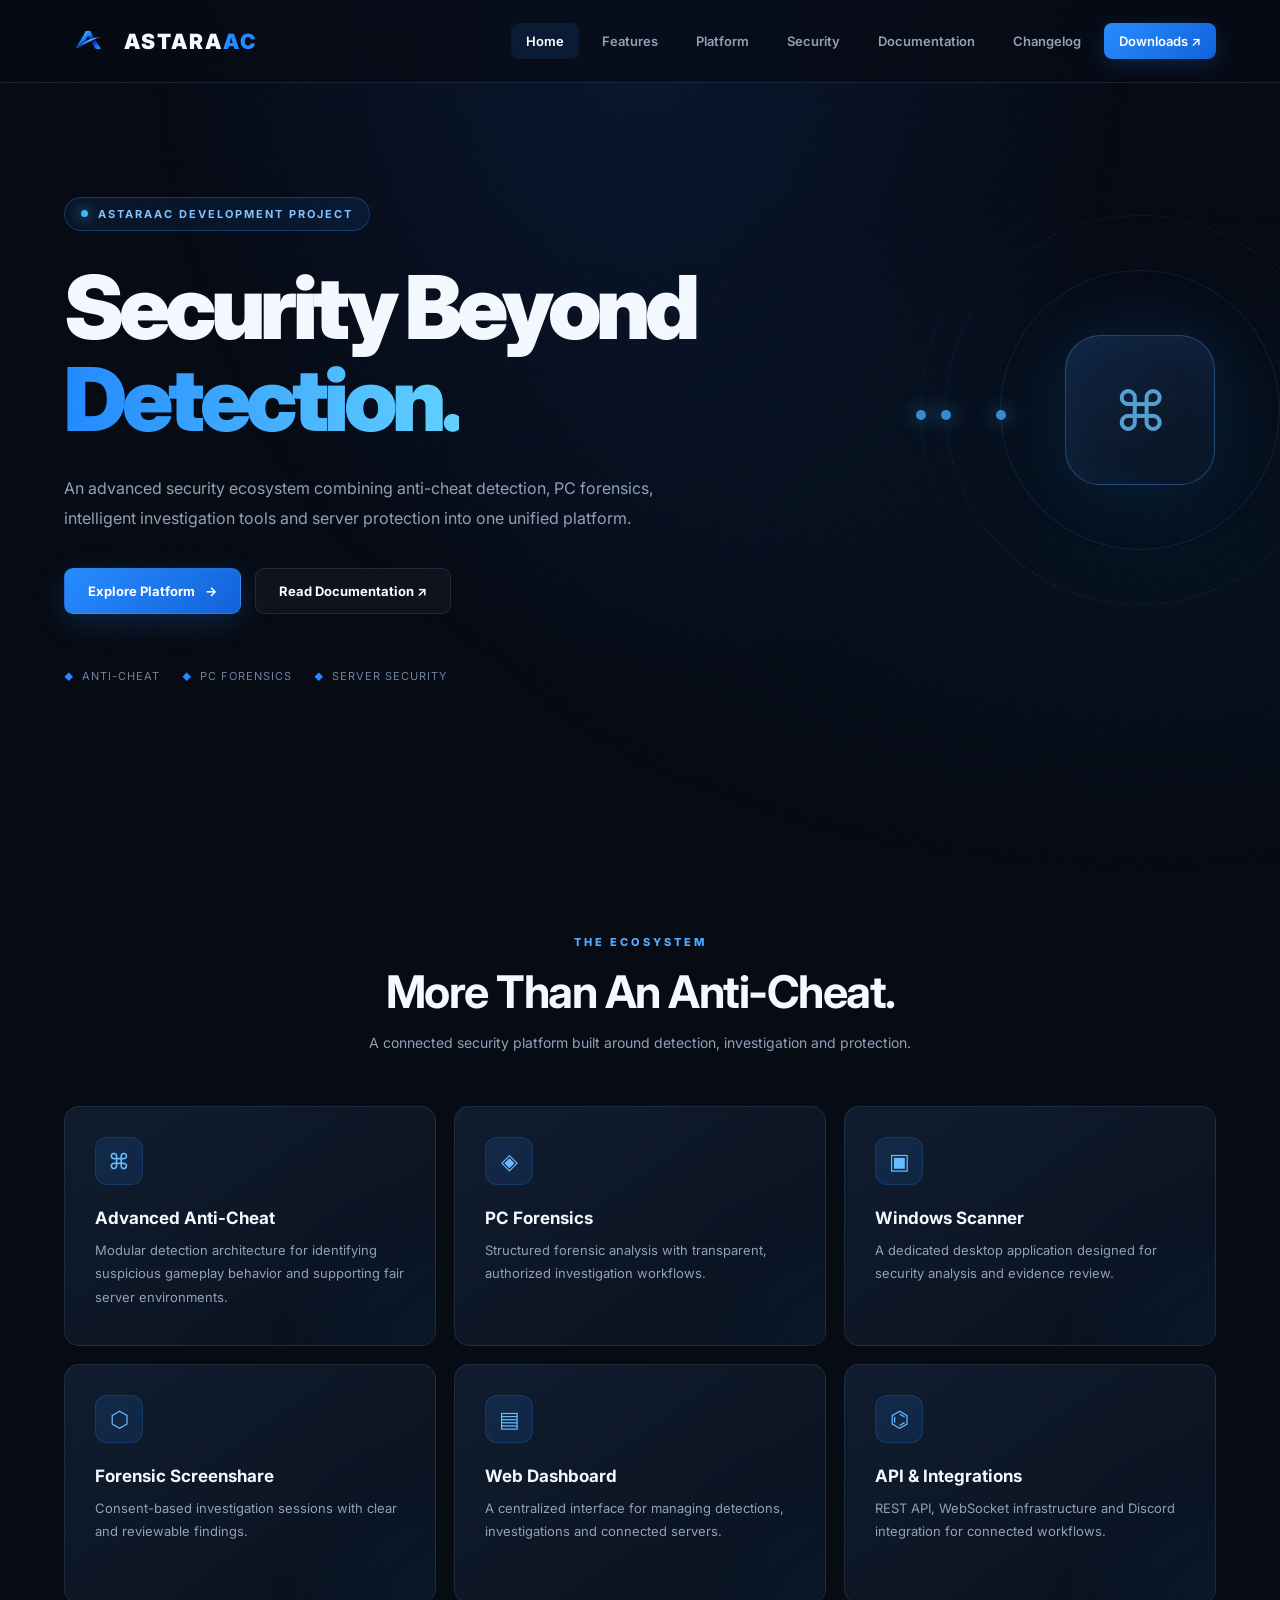
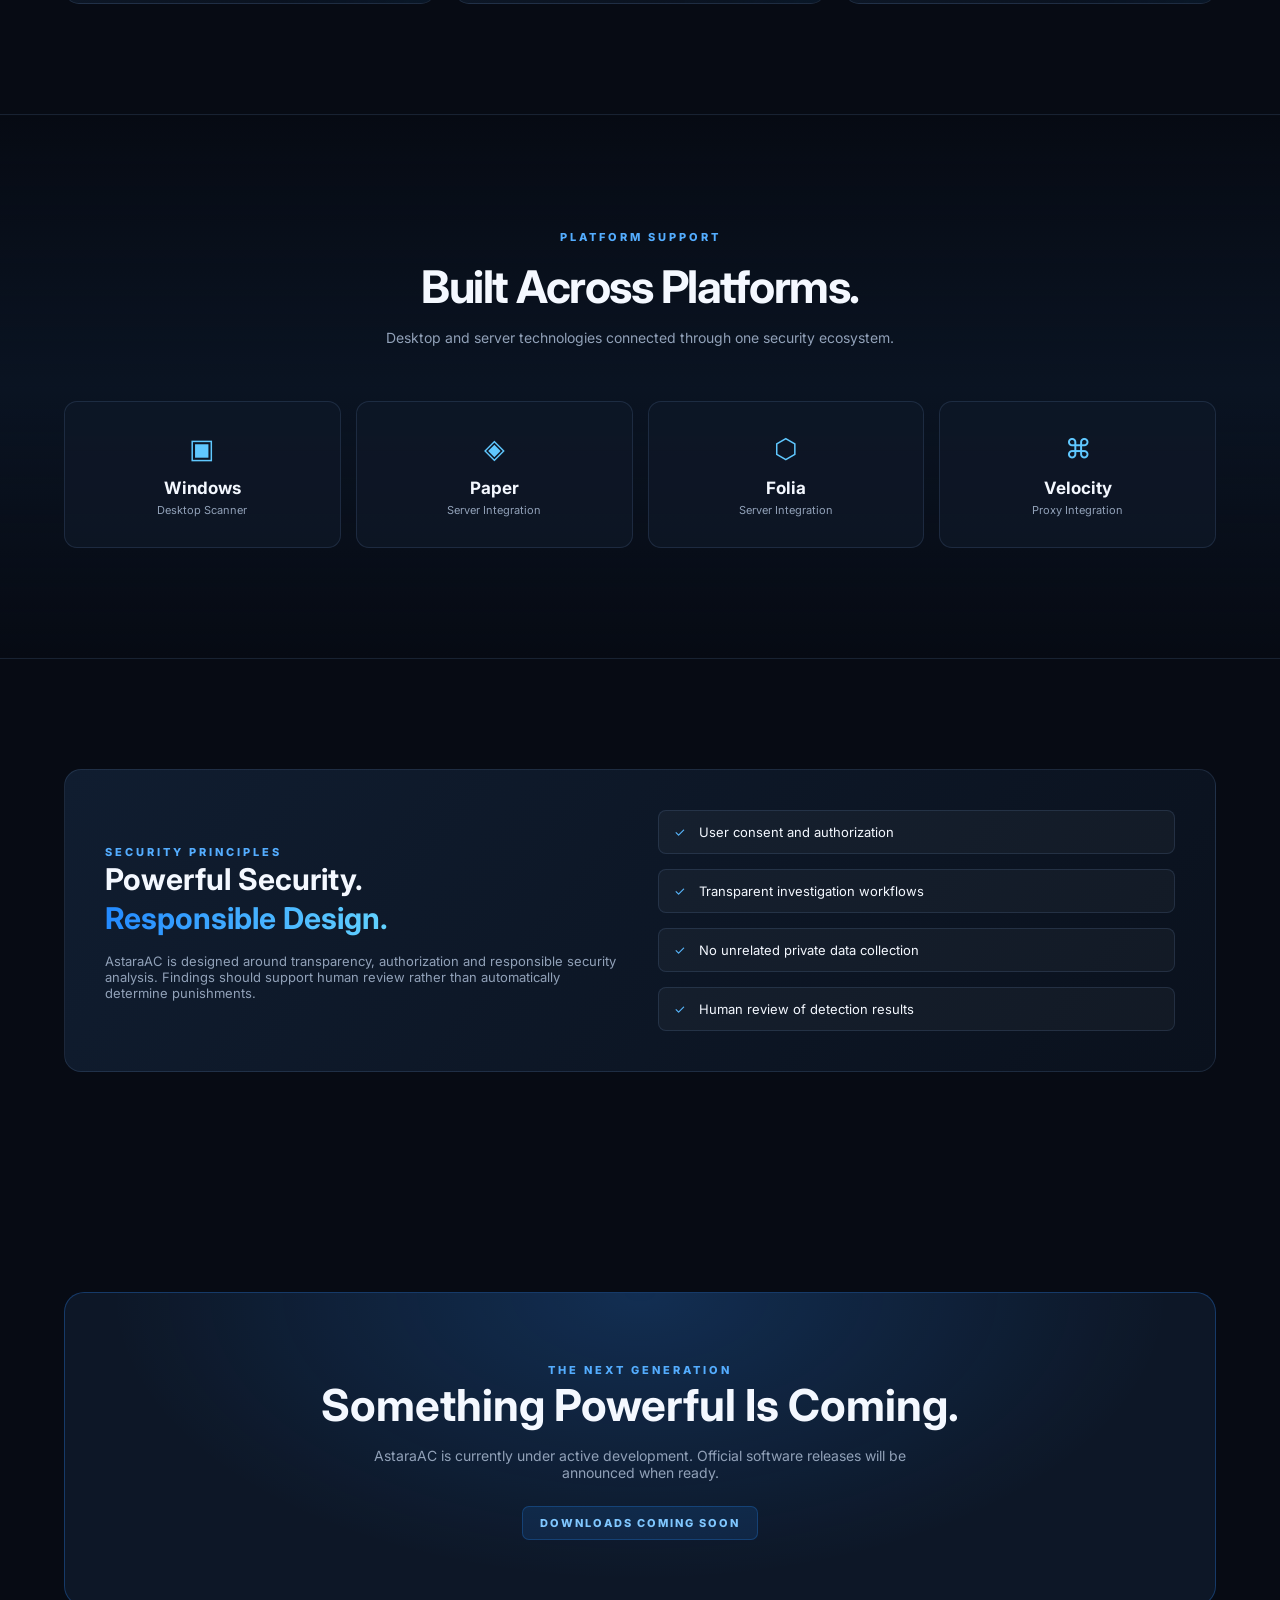
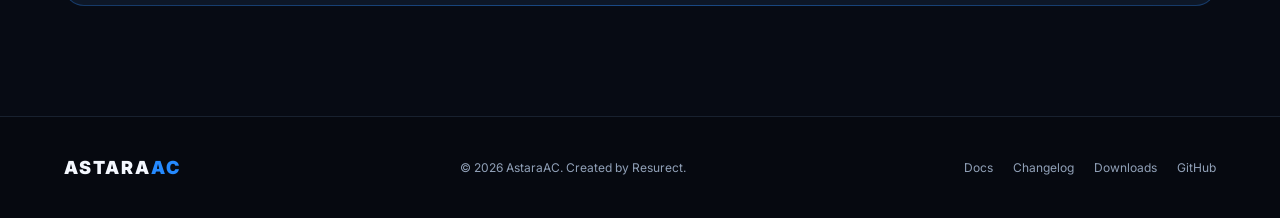
==== commit 98467d86: "Update index.html" ====
--- a/index.html
+++ b/index.html
@@ -12,700 +12,901 @@
 @import url('https://fonts.googleapis.com/css2?family=Inter:wght@400;500;600;700;800;900&display=swap');
 
 :root {
-  --bg: #070b14;
-  --panel: #0e1625;
-  --blue: #258aff;
-  --cyan: #51c8ff;
-  --text: #f4f8ff;
-  --muted: #91a1b8;
-  --border: rgba(130,170,220,.15);
+  --bg:#070b14;
+  --panel:#101b2c;
+  --blue:#258aff;
+  --cyan:#60c8ff;
+  --text:#f4f8ff;
+  --muted:#91a1b8;
+  --border:rgba(130,170,220,.15);
 }
 
 * {
-  margin: 0;
-  padding: 0;
-  box-sizing: border-box;
+  margin:0;
+  padding:0;
+  box-sizing:border-box;
 }
 
 html {
-  scroll-behavior: smooth;
-  scroll-padding-top: 100px;
+  scroll-behavior:smooth;
+  scroll-padding-top:100px;
 }
 
 body {
-  background: var(--bg);
-  color: var(--text);
-  font-family: Inter, Arial, sans-serif;
-  overflow-x: hidden;
-}
-
-body::before {
-  content: "";
-  position: fixed;
-  inset: 0;
-  pointer-events: none;
-  z-index: -1;
+  background:var(--bg);
+  color:var(--text);
+  font-family:Inter,Arial,sans-serif;
+  overflow-x:hidden;
+}
+
+body.loading {
+  overflow:hidden;
+}
+
+a {
+  text-decoration:none;
+  color:inherit;
+}
+
+.container {
+  width:min(1160px,90%);
+  margin:auto;
+}
+
+/* LOADING SCREEN */
+
+.loader {
+  position:fixed;
+  inset:0;
+  z-index:9999;
+  background:#060a12;
+  display:flex;
+  align-items:center;
+  justify-content:center;
+  flex-direction:column;
+  transition:opacity .8s ease,visibility .8s ease;
+}
+
+.loader.hidden {
+  opacity:0;
+  visibility:hidden;
+  pointer-events:none;
+}
+
+.loader-content {
+  display:flex;
+  align-items:center;
+  flex-direction:column;
+  animation:loaderEnter 1s ease;
+}
+
+.loader-logo {
+  width:100px;
+  height:100px;
+  object-fit:contain;
+  filter:drop-shadow(0 0 25px rgba(37,138,255,.55));
+  animation:logoPulse 2s infinite ease-in-out;
+}
+
+.loader-name {
+  font-size:25px;
+  font-weight:900;
+  letter-spacing:5px;
+  margin-top:20px;
+}
+
+.loader-name span {
+  color:var(--blue);
+}
+
+.loader-subtitle {
+  color:#71839e;
+  font-size:10px;
+  letter-spacing:4px;
+  margin-top:8px;
+}
+
+.loader-track {
+  width:190px;
+  height:3px;
+  background:#172235;
+  border-radius:20px;
+  overflow:hidden;
+  margin-top:35px;
+}
+
+.loader-progress {
+  height:100%;
+  width:0;
+  background:linear-gradient(90deg,#1765df,#61caff);
+  box-shadow:0 0 15px #258aff;
+  animation:loadProgress 1.8s ease forwards;
+}
+
+.loader-status {
+  color:#68809d;
+  font-size:10px;
+  letter-spacing:2px;
+  margin-top:15px;
+}
+
+@keyframes loadProgress {
+  to {width:100%;}
+}
+
+@keyframes logoPulse {
+  50% {
+    transform:scale(1.07);
+    filter:drop-shadow(0 0 40px rgba(37,138,255,.8));
+  }
+}
+
+@keyframes loaderEnter {
+  from {opacity:0;transform:translateY(15px);}
+  to {opacity:1;transform:translateY(0);}
+}
+
+/* BACKGROUND EFFECTS */
+
+.background-glow {
+  position:fixed;
+  inset:0;
+  pointer-events:none;
+  z-index:-2;
   background:
-    radial-gradient(ellipse at 50% 0%, rgba(28,110,255,.13), transparent 55%),
-    radial-gradient(ellipse at 90% 60%, rgba(0,160,255,.05), transparent 45%);
-}
-
-a {
-  text-decoration: none;
-  color: inherit;
-}
-
-.container {
-  width: min(1160px, 90%);
-  margin: auto;
+    radial-gradient(ellipse at 50% 0%,rgba(28,110,255,.13),transparent 55%),
+    radial-gradient(ellipse at 90% 60%,rgba(0,160,255,.05),transparent 45%);
+}
+
+.noise {
+  position:fixed;
+  inset:0;
+  z-index:50;
+  pointer-events:none;
+  opacity:.025;
+  background-image:url("data:image/svg+xml,%3Csvg viewBox='0 0 180 180' xmlns='http://www.w3.org/2000/svg'%3E%3Cfilter id='n'%3E%3CfeTurbulence type='fractalNoise' baseFrequency='.9' numOctaves='3' stitchTiles='stitch'/%3E%3C/filter%3E%3Crect width='100%25' height='100%25' filter='url(%23n)' opacity='.5'/%3E%3C/svg%3E");
+}
+
+/* SCROLL PROGRESS */
+
+.scroll-progress {
+  position:fixed;
+  top:0;
+  left:0;
+  height:3px;
+  width:0%;
+  z-index:1001;
+  background:linear-gradient(90deg,#258aff,#60d5ff);
+  box-shadow:0 0 12px #258aff;
 }
 
 /* NAVIGATION */
 
 header {
-  position: fixed;
-  top: 0;
-  width: 100%;
-  z-index: 100;
-  background: rgba(7,11,20,.78);
-  backdrop-filter: blur(20px);
-  border-bottom: 1px solid var(--border);
+  position:fixed;
+  top:0;
+  width:100%;
+  z-index:100;
+  background:rgba(7,11,20,.75);
+  backdrop-filter:blur(20px);
+  border-bottom:1px solid var(--border);
+  transition:background .3s;
+}
+
+header.scrolled {
+  background:rgba(7,11,20,.96);
+  box-shadow:0 10px 40px rgba(0,0,0,.2);
 }
 
 .navbar {
-  height: 82px;
-  display: flex;
-  justify-content: space-between;
-  align-items: center;
+  height:82px;
+  display:flex;
+  justify-content:space-between;
+  align-items:center;
 }
 
 .brand {
-  display: flex;
-  align-items: center;
-  gap: 12px;
+  display:flex;
+  align-items:center;
+  gap:12px;
 }
 
 .brand img {
-  width: 48px;
-  height: 48px;
-  object-fit: contain;
-  border-radius: 10px;
+  width:48px;
+  height:48px;
+  object-fit:contain;
+  border-radius:10px;
+  transition:.3s;
+}
+
+.brand:hover img {
+  transform:rotate(-5deg) scale(1.08);
+  filter:drop-shadow(0 0 12px rgba(37,138,255,.7));
 }
 
 .brand-text {
-  font-size: 21px;
-  font-weight: 900;
-  letter-spacing: 2px;
+  font-size:21px;
+  font-weight:900;
+  letter-spacing:2px;
 }
 
 .brand-text span {
-  color: var(--blue);
+  color:var(--blue);
 }
 
 .nav-links {
-  display: flex;
-  align-items: center;
-  gap: 8px;
-  list-style: none;
+  display:flex;
+  align-items:center;
+  gap:8px;
+  list-style:none;
 }
 
 .nav-links a {
-  display: block;
-  padding: 10px 15px;
-  border-radius: 8px;
-  color: var(--muted);
-  font-size: 13px;
-  font-weight: 600;
-  transition: .25s;
+  display:block;
+  padding:10px 15px;
+  border-radius:8px;
+  color:var(--muted);
+  font-size:13px;
+  font-weight:600;
+  transition:.25s;
 }
 
 .nav-links a:hover,
 .nav-links a.active {
-  color: white;
-  background: rgba(40,135,255,.12);
+  color:white;
+  background:rgba(40,135,255,.12);
 }
 
 .nav-links .nav-cta {
-  color: white;
-  background: linear-gradient(135deg,#278cff,#1262d9);
-  box-shadow: 0 5px 25px rgba(37,138,255,.2);
+  color:white;
+  background:linear-gradient(135deg,#278cff,#1262d9);
+  box-shadow:0 5px 25px rgba(37,138,255,.2);
 }
 
 .menu-toggle {
-  display: none;
-  background: rgba(37,138,255,.1);
-  border: 1px solid var(--border);
-  color: white;
-  width: 43px;
-  height: 43px;
-  border-radius: 10px;
-  font-size: 23px;
-  cursor: pointer;
+  display:none;
+  background:rgba(37,138,255,.1);
+  border:1px solid var(--border);
+  color:white;
+  width:43px;
+  height:43px;
+  border-radius:10px;
+  font-size:23px;
+  cursor:pointer;
 }
 
 /* HERO */
 
 .hero {
-  min-height: 820px;
-  padding: 170px 0 110px;
-  display: flex;
-  align-items: center;
-  position: relative;
-  overflow: hidden;
+  min-height:820px;
+  padding:170px 0 110px;
+  display:flex;
+  align-items:center;
+  position:relative;
+  overflow:hidden;
 }
 
 .hero-grid {
-  position: absolute;
-  inset: 0;
-  opacity: .16;
-  pointer-events: none;
+  position:absolute;
+  inset:0;
+  opacity:.16;
+  pointer-events:none;
   background-image:
-    linear-gradient(rgba(60,130,220,.12) 1px, transparent 1px),
+    linear-gradient(rgba(60,130,220,.12) 1px,transparent 1px),
     linear-gradient(90deg,rgba(60,130,220,.12) 1px,transparent 1px);
-  background-size: 55px 55px;
-  mask-image: linear-gradient(to bottom,black,transparent 90%);
+  background-size:55px 55px;
+  mask-image:linear-gradient(to bottom,black,transparent 90%);
 }
 
 .hero-content {
-  position: relative;
-  z-index: 2;
-  max-width: 780px;
+  position:relative;
+  z-index:2;
+  max-width:780px;
 }
 
 .eyebrow {
-  display: inline-flex;
-  align-items: center;
-  gap: 10px;
-  padding: 9px 16px;
-  background: rgba(37,138,255,.09);
-  border: 1px solid rgba(37,138,255,.3);
-  border-radius: 50px;
-  color: #80c4ff;
-  font-size: 11px;
-  letter-spacing: 2px;
-  font-weight: 700;
-  margin-bottom: 30px;
+  display:inline-flex;
+  align-items:center;
+  gap:10px;
+  padding:9px 16px;
+  background:rgba(37,138,255,.09);
+  border:1px solid rgba(37,138,255,.3);
+  border-radius:50px;
+  color:#80c4ff;
+  font-size:11px;
+  letter-spacing:2px;
+  font-weight:700;
+  margin-bottom:30px;
 }
 
 .live-dot {
-  width: 7px;
-  height: 7px;
-  border-radius: 50%;
-  background: #36baff;
-  box-shadow: 0 0 13px #36baff;
-  animation: pulse 1.8s infinite;
+  width:7px;
+  height:7px;
+  border-radius:50%;
+  background:#36baff;
+  box-shadow:0 0 13px #36baff;
+  animation:pulse 1.8s infinite;
 }
 
 @keyframes pulse {
-  50% { opacity: .35; }
+  50% {opacity:.35;}
 }
 
 .hero h1 {
-  font-size: clamp(48px,8vw,88px);
-  font-weight: 900;
-  letter-spacing: -5px;
-  line-height: 1.05;
+  font-size:clamp(48px,8vw,88px);
+  font-weight:900;
+  letter-spacing:-5px;
+  line-height:1.05;
 }
 
 .gradient-text {
-  background: linear-gradient(90deg,#238aff,#62d2ff);
-  -webkit-background-clip: text;
-  background-clip: text;
-  color: transparent;
+  background:linear-gradient(90deg,#238aff,#62d2ff,#238aff);
+  background-size:200% auto;
+  -webkit-background-clip:text;
+  background-clip:text;
+  color:transparent;
+  animation:gradientMove 5s linear infinite;
+}
+
+@keyframes gradientMove {
+  to {background-position:200% center;}
 }
 
 .hero-description {
-  max-width: 640px;
-  margin-top: 27px;
-  color: var(--muted);
-  font-size: 16px;
-  line-height: 1.9;
+  max-width:640px;
+  margin-top:27px;
+  color:var(--muted);
+  font-size:16px;
+  line-height:1.9;
 }
 
 .hero-buttons {
-  display: flex;
-  gap: 14px;
-  flex-wrap: wrap;
-  margin-top: 35px;
+  display:flex;
+  gap:14px;
+  flex-wrap:wrap;
+  margin-top:35px;
 }
 
 .btn {
-  padding: 14px 23px;
-  border-radius: 9px;
-  font-size: 13px;
-  font-weight: 700;
-  display: inline-flex;
-  align-items: center;
-  gap: 10px;
-  transition: .25s;
-  border: 1px solid var(--border);
+  padding:14px 23px;
+  border-radius:9px;
+  font-size:13px;
+  font-weight:700;
+  display:inline-flex;
+  align-items:center;
+  gap:10px;
+  transition:.3s;
+  border:1px solid var(--border);
 }
 
 .btn:hover {
-  transform: translateY(-4px);
+  transform:translateY(-4px);
 }
 
 .btn-primary {
-  background: linear-gradient(135deg,#278cff,#1262d9);
-  color: white;
-  box-shadow: 0 8px 30px rgba(37,138,255,.2);
+  background:linear-gradient(135deg,#278cff,#1262d9);
+  color:white;
+  box-shadow:0 8px 30px rgba(37,138,255,.2);
+}
+
+.btn-primary:hover {
+  box-shadow:0 10px 35px rgba(37,138,255,.45);
 }
 
 .btn-secondary {
-  background: rgba(255,255,255,.035);
-  color: white;
+  background:rgba(255,255,255,.035);
+  color:white;
 }
 
 .hero-tags {
-  display: flex;
-  gap: 22px;
-  flex-wrap: wrap;
-  margin-top: 55px;
-  color: #71839d;
-  font-size: 11px;
-  letter-spacing: 1px;
+  display:flex;
+  gap:22px;
+  flex-wrap:wrap;
+  margin-top:55px;
+  color:#71839d;
+  font-size:11px;
+  letter-spacing:1px;
 }
 
 .hero-tags span::before {
-  content: "◆";
-  color: var(--blue);
-  font-size: 9px;
-  margin-right: 8px;
-}
-
-/* DECORATIVE VISUAL */
+  content:"◆";
+  color:var(--blue);
+  font-size:9px;
+  margin-right:8px;
+}
+
+/* HERO VISUAL */
 
 .hero-visual {
-  position: absolute;
-  right: -80px;
-  top: 190px;
-  width: 440px;
-  height: 440px;
-  display: grid;
-  place-items: center;
-  opacity: .8;
+  position:absolute;
+  right:-80px;
+  top:190px;
+  width:440px;
+  height:440px;
+  display:grid;
+  place-items:center;
+  opacity:.8;
 }
 
 .orbit {
-  position: absolute;
-  border: 1px solid rgba(57,147,255,.19);
-  border-radius: 50%;
-  animation: rotate 25s linear infinite;
+  position:absolute;
+  border:1px solid rgba(57,147,255,.19);
+  border-radius:50%;
+  animation:rotate 25s linear infinite;
 }
 
 .orbit.one {
-  width: 280px;
-  height: 280px;
+  width:280px;
+  height:280px;
 }
 
 .orbit.two {
-  width: 390px;
-  height: 390px;
-  animation-direction: reverse;
-  border-style: dashed;
+  width:390px;
+  height:390px;
+  animation-direction:reverse;
+  border-style:dashed;
 }
 
 .orbit.three {
-  width: 440px;
-  height: 440px;
-  border-color: rgba(57,147,255,.08);
+  width:440px;
+  height:440px;
+  border-color:rgba(57,147,255,.08);
 }
 
 .orbit::after {
-  content: "";
-  position: absolute;
-  top: 50%;
-  left: -5px;
-  width: 10px;
-  height: 10px;
-  background: #42aaff;
-  border-radius: 50%;
-  box-shadow: 0 0 20px #42aaff;
+  content:"";
+  position:absolute;
+  top:50%;
+  left:-5px;
+  width:10px;
+  height:10px;
+  background:#42aaff;
+  border-radius:50%;
+  box-shadow:0 0 20px #42aaff;
 }
 
 @keyframes rotate {
-  to { transform: rotate(360deg); }
+  to {transform:rotate(360deg);}
 }
 
 .core {
-  width: 150px;
-  height: 150px;
-  display: grid;
-  place-items: center;
-  border-radius: 35px;
-  background: linear-gradient(145deg,#142b4c,#091321);
-  border: 1px solid rgba(75,165,255,.45);
-  box-shadow: 0 0 80px rgba(37,138,255,.2), inset 0 0 40px rgba(37,138,255,.08);
-  font-size: 55px;
-  color: #6ac4ff;
+  width:150px;
+  height:150px;
+  display:grid;
+  place-items:center;
+  border-radius:35px;
+  background:linear-gradient(145deg,#142b4c,#091321);
+  border:1px solid rgba(75,165,255,.45);
+  box-shadow:0 0 80px rgba(37,138,255,.2),inset 0 0 40px rgba(37,138,255,.08);
+  font-size:55px;
+  color:#6ac4ff;
+  animation:coreFloat 4s ease-in-out infinite;
+}
+
+@keyframes coreFloat {
+  50% {transform:translateY(-13px);}
 }
 
 /* SECTIONS */
 
 section:not(.hero) {
-  padding: 110px 0;
+  padding:110px 0;
 }
 
 .section-header {
-  text-align: center;
-  max-width: 700px;
-  margin: 0 auto 55px;
+  text-align:center;
+  max-width:700px;
+  margin:0 auto 55px;
 }
 
 .section-label {
-  color: #54adff;
-  font-size: 11px;
-  letter-spacing: 3px;
-  font-weight: 800;
+  color:#54adff;
+  font-size:11px;
+  letter-spacing:3px;
+  font-weight:800;
 }
 
 .section-header h2 {
-  font-size: clamp(30px,5vw,45px);
-  margin-top: 14px;
-  letter-spacing: -1.5px;
+  font-size:clamp(30px,5vw,45px);
+  margin-top:14px;
+  letter-spacing:-1.5px;
 }
 
 .section-header p {
-  color: var(--muted);
-  margin-top: 15px;
-  font-size: 14px;
+  color:var(--muted);
+  margin-top:15px;
+  font-size:14px;
 }
 
 /* FEATURES */
 
 .features-grid {
-  display: grid;
-  grid-template-columns: repeat(3,1fr);
-  gap: 18px;
+  display:grid;
+  grid-template-columns:repeat(3,1fr);
+  gap:18px;
 }
 
 .feature-card {
-  position: relative;
-  overflow: hidden;
-  padding: 30px;
-  min-height: 240px;
-  border: 1px solid var(--border);
-  border-radius: 15px;
-  background: linear-gradient(145deg,rgba(18,31,50,.9),rgba(10,17,29,.9));
-  transition: .3s;
+  position:relative;
+  overflow:hidden;
+  padding:30px;
+  min-height:240px;
+  border:1px solid var(--border);
+  border-radius:15px;
+  background:linear-gradient(145deg,rgba(18,31,50,.9),rgba(10,17,29,.9));
+  transition:transform .35s,border-color .35s,box-shadow .35s;
 }
 
 .feature-card:hover {
-  transform: translateY(-7px);
-  border-color: rgba(55,150,255,.5);
-  box-shadow: 0 15px 40px rgba(0,0,0,.2);
+  transform:translateY(-8px);
+  border-color:rgba(55,150,255,.6);
+  box-shadow:0 18px 45px rgba(0,0,0,.3),0 0 25px rgba(37,138,255,.07);
 }
 
 .feature-card::after {
-  content: "";
-  position: absolute;
-  width: 120px;
-  height: 120px;
-  right: -70px;
-  bottom: -70px;
-  background: var(--blue);
-  filter: blur(70px);
-  opacity: .15;
+  content:"";
+  position:absolute;
+  width:120px;
+  height:120px;
+  right:-70px;
+  bottom:-70px;
+  background:var(--blue);
+  filter:blur(70px);
+  opacity:.15;
+  transition:.3s;
+}
+
+.feature-card:hover::after {
+  opacity:.4;
 }
 
 .feature-icon {
-  width: 48px;
-  height: 48px;
-  display: grid;
-  place-items: center;
-  border-radius: 12px;
-  background: rgba(37,138,255,.13);
-  border: 1px solid rgba(37,138,255,.2);
-  color: #69baff;
-  font-size: 22px;
-  margin-bottom: 23px;
+  width:48px;
+  height:48px;
+  display:grid;
+  place-items:center;
+  border-radius:12px;
+  background:rgba(37,138,255,.13);
+  border:1px solid rgba(37,138,255,.2);
+  color:#69baff;
+  font-size:22px;
+  margin-bottom:23px;
 }
 
 .feature-card h3 {
-  font-size: 17px;
-  margin-bottom: 11px;
+  font-size:17px;
+  margin-bottom:11px;
 }
 
 .feature-card p {
-  color: var(--muted);
-  font-size: 13px;
-  line-height: 1.8;
+  color:var(--muted);
+  font-size:13px;
+  line-height:1.8;
 }
 
 /* PLATFORM */
 
 .platform-section {
-  background: linear-gradient(180deg,transparent,rgba(13,27,46,.55),transparent);
-  border-top: 1px solid var(--border);
-  border-bottom: 1px solid var(--border);
+  background:linear-gradient(180deg,transparent,rgba(13,27,46,.55),transparent);
+  border-top:1px solid var(--border);
+  border-bottom:1px solid var(--border);
 }
 
 .platform-grid {
-  display: grid;
-  grid-template-columns: repeat(4,1fr);
-  gap: 15px;
+  display:grid;
+  grid-template-columns:repeat(4,1fr);
+  gap:15px;
 }
 
 .platform-card {
-  text-align: center;
-  padding: 30px 15px;
-  border: 1px solid var(--border);
-  border-radius: 13px;
-  background: rgba(15,25,40,.75);
-  transition: .3s;
+  text-align:center;
+  padding:30px 15px;
+  border:1px solid var(--border);
+  border-radius:13px;
+  background:rgba(15,25,40,.75);
+  transition:.3s;
 }
 
 .platform-card:hover {
-  border-color: var(--blue);
-  transform: translateY(-5px);
+  border-color:var(--blue);
+  transform:translateY(-6px);
+  box-shadow:0 12px 30px rgba(37,138,255,.08);
 }
 
 .platform-card .symbol {
-  font-size: 27px;
-  color: var(--cyan);
-  margin-bottom: 13px;
+  font-size:27px;
+  color:var(--cyan);
+  margin-bottom:13px;
 }
 
 .platform-card h3 {
-  font-size: 17px;
+  font-size:17px;
 }
 
 .platform-card p {
-  color: var(--muted);
-  font-size: 11px;
-  margin-top: 5px;
+  color:var(--muted);
+  font-size:11px;
+  margin-top:5px;
 }
 
 /* PRIVACY */
 
 .privacy-box {
-  display: grid;
-  grid-template-columns: 1fr 1fr;
-  gap: 35px;
-  align-items: center;
-  padding: 40px;
-  border: 1px solid var(--border);
-  border-radius: 17px;
-  background: linear-gradient(130deg,#101d30,#0a111d);
+  display:grid;
+  grid-template-columns:1fr 1fr;
+  gap:35px;
+  align-items:center;
+  padding:40px;
+  border:1px solid var(--border);
+  border-radius:17px;
+  background:linear-gradient(130deg,#101d30,#0a111d);
 }
 
 .privacy-box h2 {
-  font-size: 30px;
-  line-height: 1.3;
+  font-size:30px;
+  line-height:1.3;
 }
 
 .privacy-box p {
-  color: var(--muted);
-  font-size: 13px;
-  margin-top: 15px;
+  color:var(--muted);
+  font-size:13px;
+  margin-top:15px;
 }
 
 .privacy-points {
-  display: grid;
-  gap: 15px;
+  display:grid;
+  gap:15px;
 }
 
 .privacy-points div {
-  padding: 13px 15px;
-  border-radius: 8px;
-  background: rgba(255,255,255,.035);
-  border: 1px solid var(--border);
-  font-size: 13px;
+  padding:13px 15px;
+  border-radius:8px;
+  background:rgba(255,255,255,.035);
+  border:1px solid var(--border);
+  font-size:13px;
 }
 
 .privacy-points span {
-  color: #59b8ff;
-  margin-right: 9px;
+  color:#59b8ff;
+  margin-right:9px;
 }
 
 /* DOWNLOAD */
 
 .download-box {
-  text-align: center;
-  padding: 65px 25px;
-  border-radius: 20px;
-  border: 1px solid rgba(44,139,255,.3);
-  background:
-    radial-gradient(ellipse at 50% 0%,rgba(37,138,255,.2),transparent 65%),
-    #0d1727;
+  text-align:center;
+  padding:65px 25px;
+  border-radius:20px;
+  border:1px solid rgba(44,139,255,.3);
+  background:radial-gradient(ellipse at 50% 0%,rgba(37,138,255,.2),transparent 65%),#0d1727;
+  transition:.3s;
+}
+
+.download-box:hover {
+  border-color:rgba(44,139,255,.55);
+  box-shadow:0 0 50px rgba(37,138,255,.07);
 }
 
 .download-box h2 {
-  font-size: clamp(30px,5vw,44px);
+  font-size:clamp(30px,5vw,44px);
 }
 
 .download-box p {
-  max-width: 550px;
-  margin: 15px auto 25px;
-  color: var(--muted);
-  font-size: 14px;
+  max-width:550px;
+  margin:15px auto 25px;
+  color:var(--muted);
+  font-size:14px;
 }
 
 .coming-soon {
-  display: inline-block;
-  padding: 9px 17px;
-  color: #80c7ff;
-  background: rgba(37,138,255,.12);
-  border: 1px solid rgba(37,138,255,.25);
-  border-radius: 7px;
-  font-size: 11px;
-  font-weight: 800;
-  letter-spacing: 2px;
+  display:inline-block;
+  padding:9px 17px;
+  color:#80c7ff;
+  background:rgba(37,138,255,.12);
+  border:1px solid rgba(37,138,255,.25);
+  border-radius:7px;
+  font-size:11px;
+  font-weight:800;
+  letter-spacing:2px;
 }
 
 /* FOOTER */
 
 footer {
-  padding: 40px 0;
-  border-top: 1px solid var(--border);
-  background: #060910;
+  padding:40px 0;
+  border-top:1px solid var(--border);
+  background:#060910;
 }
 
 .footer-content {
-  display: flex;
-  justify-content: space-between;
-  align-items: center;
-  gap: 20px;
-  flex-wrap: wrap;
+  display:flex;
+  justify-content:space-between;
+  align-items:center;
+  gap:20px;
+  flex-wrap:wrap;
 }
 
 .footer-brand {
-  font-size: 18px;
-  font-weight: 900;
-  letter-spacing: 2px;
+  font-size:18px;
+  font-weight:900;
+  letter-spacing:2px;
 }
 
 .footer-brand span {
-  color: var(--blue);
+  color:var(--blue);
 }
 
 .footer-copy {
-  color: var(--muted);
-  font-size: 12px;
+  color:var(--muted);
+  font-size:12px;
 }
 
 .footer-links {
-  display: flex;
-  gap: 20px;
-  color: var(--muted);
-  font-size: 12px;
+  display:flex;
+  gap:20px;
+  color:var(--muted);
+  font-size:12px;
 }
 
 .footer-links a:hover {
-  color: var(--cyan);
-}
-
-/* SCROLL ANIMATION */
+  color:var(--cyan);
+}
+
+/* SCROLL REVEAL */
 
 .reveal {
-  opacity: 0;
-  transform: translateY(25px);
-  transition: opacity .7s ease, transform .7s ease;
+  opacity:0;
+  transform:translateY(35px);
+  transition:opacity .8s ease,transform .8s ease;
 }
 
 .reveal.visible {
-  opacity: 1;
-  transform: translateY(0);
+  opacity:1;
+  transform:translateY(0);
+}
+
+/* PAGE INTRO */
+
+.page-enter {
+  animation:pageEnter 1s ease both;
+}
+
+@keyframes pageEnter {
+  from {opacity:0;transform:translateY(18px);}
+  to {opacity:1;transform:translateY(0);}
 }
 
 /* MOBILE */
 
-@media(max-width: 900px) {
+@media(max-width:900px) {
   .hero-visual {
-    right: -190px;
-    opacity: .35;
+    right:-190px;
+    opacity:.35;
   }
 
   .features-grid {
-    grid-template-columns: repeat(2,1fr);
-  }
-}
-
-@media(max-width: 700px) {
+    grid-template-columns:repeat(2,1fr);
+  }
+}
+
+@media(max-width:700px) {
   .navbar {
-    height: 72px;
+    height:72px;
   }
 
   .menu-toggle {
-    display: block;
+    display:block;
   }
 
   .nav-links {
-    position: absolute;
-    top: 82px;
-    left: 5%;
-    right: 5%;
-    display: none;
-    flex-direction: column;
-    align-items: stretch;
-    padding: 14px;
-    gap: 5px;
-    background: rgba(10,17,29,.98);
-    border: 1px solid var(--border);
-    border-radius: 13px;
-    box-shadow: 0 15px 40px rgba(0,0,0,.4);
+    position:absolute;
+    top:82px;
+    left:5%;
+    right:5%;
+    display:none;
+    flex-direction:column;
+    align-items:stretch;
+    padding:14px;
+    gap:5px;
+    background:rgba(10,17,29,.98);
+    border:1px solid var(--border);
+    border-radius:13px;
+    box-shadow:0 15px 40px rgba(0,0,0,.4);
   }
 
   .nav-links.open {
-    display: flex;
+    display:flex;
+    animation:menuEnter .25s ease;
+  }
+
+  @keyframes menuEnter {
+    from {opacity:0;transform:translateY(-8px);}
+    to {opacity:1;transform:translateY(0);}
   }
 
   .nav-links a {
-    padding: 13px;
+    padding:13px;
   }
 
   .hero {
-    min-height: 730px;
-    padding-top: 145px;
+    min-height:730px;
+    padding-top:145px;
   }
 
   .hero h1 {
-    letter-spacing: -3px;
+    letter-spacing:-3px;
   }
 
   .hero-visual {
-    top: 350px;
-    right: -220px;
-    transform: scale(.8);
-    opacity: .2;
+    top:350px;
+    right:-220px;
+    transform:scale(.8);
+    opacity:.2;
   }
 
   .features-grid {
-    grid-template-columns: 1fr;
+    grid-template-columns:1fr;
   }
 
   .platform-grid {
-    grid-template-columns: repeat(2,1fr);
+    grid-template-columns:repeat(2,1fr);
   }
 
   .privacy-box {
-    grid-template-columns: 1fr;
-    padding: 25px;
+    grid-template-columns:1fr;
+    padding:25px;
   }
 
   section:not(.hero) {
-    padding: 80px 0;
+    padding:80px 0;
   }
 
   .footer-content {
-    flex-direction: column;
-    text-align: center;
-  }
-}
-
-@media(prefers-reduced-motion: reduce) {
-  *, *::before, *::after {
-    animation: none !important;
-    transition: none !important;
-    scroll-behavior: auto !important;
+    flex-direction:column;
+    text-align:center;
+  }
+}
+
+@media(prefers-reduced-motion:reduce) {
+  *,*::before,*::after {
+    animation:none!important;
+    transition:none!important;
+    scroll-behavior:auto!important;
+  }
+
+  .reveal {
+    opacity:1;
+    transform:none;
   }
 }
 </style>
 </head>
 
-<body>
-
-<header>
+<body class="loading">
+
+<div class="loader" id="loader">
+  <div class="loader-content">
+    <img class="loader-logo"
+      src="assets/images/astaraac-branding.png"
+      alt="AstaraAC"
+      onerror="this.style.display='none'">
+
+    <div class="loader-name">ASTARA<span>AC</span></div>
+    <div class="loader-subtitle">SECURITY BEYOND DETECTION</div>
+
+    <div class="loader-track">
+      <div class="loader-progress"></div>
+    </div>
+
+    <div class="loader-status" id="loaderStatus">INITIALIZING SYSTEM...</div>
+  </div>
+</div>
+
+<div class="scroll-progress" id="scrollProgress"></div>
+<div class="background-glow"></div>
+<div class="noise"></div>
+
+<header id="header">
   <div class="container">
     <nav class="navbar">
 
@@ -731,7 +932,7 @@
   </div>
 </header>
 
-<main>
+<main class="page-enter">
 
 <section class="hero" id="home">
   <div class="hero-grid"></div>
@@ -798,55 +999,37 @@
       <article class="feature-card reveal">
         <div class="feature-icon">⌘</div>
         <h3>Advanced Anti-Cheat</h3>
-        <p>
-          Modular detection architecture for identifying suspicious
-          gameplay behavior and supporting fair server environments.
-        </p>
+        <p>Modular detection architecture for identifying suspicious gameplay behavior and supporting fair server environments.</p>
       </article>
 
       <article class="feature-card reveal">
         <div class="feature-icon">◈</div>
         <h3>PC Forensics</h3>
-        <p>
-          Structured forensic analysis with transparent,
-          authorized investigation workflows.
-        </p>
+        <p>Structured forensic analysis with transparent, authorized investigation workflows.</p>
       </article>
 
       <article class="feature-card reveal">
         <div class="feature-icon">▣</div>
         <h3>Windows Scanner</h3>
-        <p>
-          A dedicated desktop application designed for
-          security analysis and evidence review.
-        </p>
+        <p>A dedicated desktop application designed for security analysis and evidence review.</p>
       </article>
 
       <article class="feature-card reveal">
         <div class="feature-icon">⬡</div>
         <h3>Forensic Screenshare</h3>
-        <p>
-          Consent-based investigation sessions with
-          clear and reviewable findings.
-        </p>
+        <p>Consent-based investigation sessions with clear and reviewable findings.</p>
       </article>
 
       <article class="feature-card reveal">
         <div class="feature-icon">▤</div>
         <h3>Web Dashboard</h3>
-        <p>
-          A centralized interface for managing detections,
-          investigations and connected servers.
-        </p>
+        <p>A centralized interface for managing detections, investigations and connected servers.</p>
       </article>
 
       <article class="feature-card reveal">
         <div class="feature-icon">⌬</div>
         <h3>API & Integrations</h3>
-        <p>
-          REST API, WebSocket infrastructure and
-          Discord integration for connected workflows.
-        </p>
+        <p>REST API, WebSocket infrastructure and Discord integration for connected workflows.</p>
       </article>
 
     </div>
@@ -859,10 +1042,7 @@
     <div class="section-header reveal">
       <span class="section-label">PLATFORM SUPPORT</span>
       <h2>Built Across Platforms.</h2>
-      <p>
-        Desktop and server technologies connected
-        through one security ecosystem.
-      </p>
+      <p>Desktop and server technologies connected through one security ecosystem.</p>
     </div>
 
     <div class="platform-grid">
@@ -906,10 +1086,9 @@
           <span class="gradient-text">Responsible Design.</span>
         </h2>
         <p>
-          AstaraAC is designed around transparency,
-          authorization and responsible security analysis.
-          Findings should support human review rather than
-          automatically determine punishments.
+          AstaraAC is designed around transparency, authorization and
+          responsible security analysis. Findings should support human
+          review rather than automatically determine punishments.
         </p>
       </div>
 
@@ -946,9 +1125,7 @@
   <div class="container">
     <div class="footer-content">
 
-      <div class="footer-brand">
-        ASTARA<span>AC</span>
-      </div>
+      <div class="footer-brand">ASTARA<span>AC</span></div>
 
       <div class="footer-copy">
         © 2026 AstaraAC. Created by Resurect.
@@ -966,6 +1143,48 @@
 </footer>
 
 <script>
+/* LOADER */
+const loader = document.getElementById("loader");
+const loaderStatus = document.getElementById("loaderStatus");
+
+const loadingMessages = [
+  "INITIALIZING SYSTEM...",
+  "LOADING INTERFACE...",
+  "PREPARING ASTARAAC..."
+];
+
+let messageIndex = 0;
+
+const messageTimer = setInterval(() => {
+  messageIndex++;
+
+  if (messageIndex < loadingMessages.length) {
+    loaderStatus.textContent = loadingMessages[messageIndex];
+  } else {
+    clearInterval(messageTimer);
+  }
+}, 450);
+
+function hideLoader() {
+  clearInterval(messageTimer);
+  loaderStatus.textContent = "SYSTEM READY";
+
+  setTimeout(() => {
+    loader.classList.add("hidden");
+    document.body.classList.remove("loading");
+  }, 250);
+}
+
+window.addEventListener("load", hideLoader);
+
+/* SAFETY FALLBACK: never leave the screen blocked */
+setTimeout(() => {
+  if (!loader.classList.contains("hidden")) {
+    hideLoader();
+  }
+}, 3500);
+
+/* MOBILE MENU */
 const menuToggle = document.getElementById("menuToggle");
 const navLinks = document.getElementById("navLinks");
 
@@ -983,6 +1202,23 @@
   });
 });
 
+/* SCROLL EFFECTS */
+const header = document.getElementById("header");
+const scrollProgress = document.getElementById("scrollProgress");
+
+function updateScroll() {
+  const scrollTop = window.scrollY;
+  const scrollable = document.documentElement.scrollHeight - window.innerHeight;
+  const progress = scrollable > 0 ? (scrollTop / scrollable) * 100 : 0;
+
+  scrollProgress.style.width = progress + "%";
+  header.classList.toggle("scrolled", scrollTop > 30);
+}
+
+window.addEventListener("scroll", updateScroll, {passive:true});
+updateScroll();
+
+/* REVEAL ANIMATION */
 const observer = new IntersectionObserver(entries => {
   entries.forEach(entry => {
     if (entry.isIntersecting) {
@@ -990,7 +1226,7 @@
       observer.unobserve(entry.target);
     }
   });
-}, { threshold: 0.12 });
+}, {threshold:0.12});
 
 document.querySelectorAll(".reveal").forEach(element => {
   observer.observe(element);
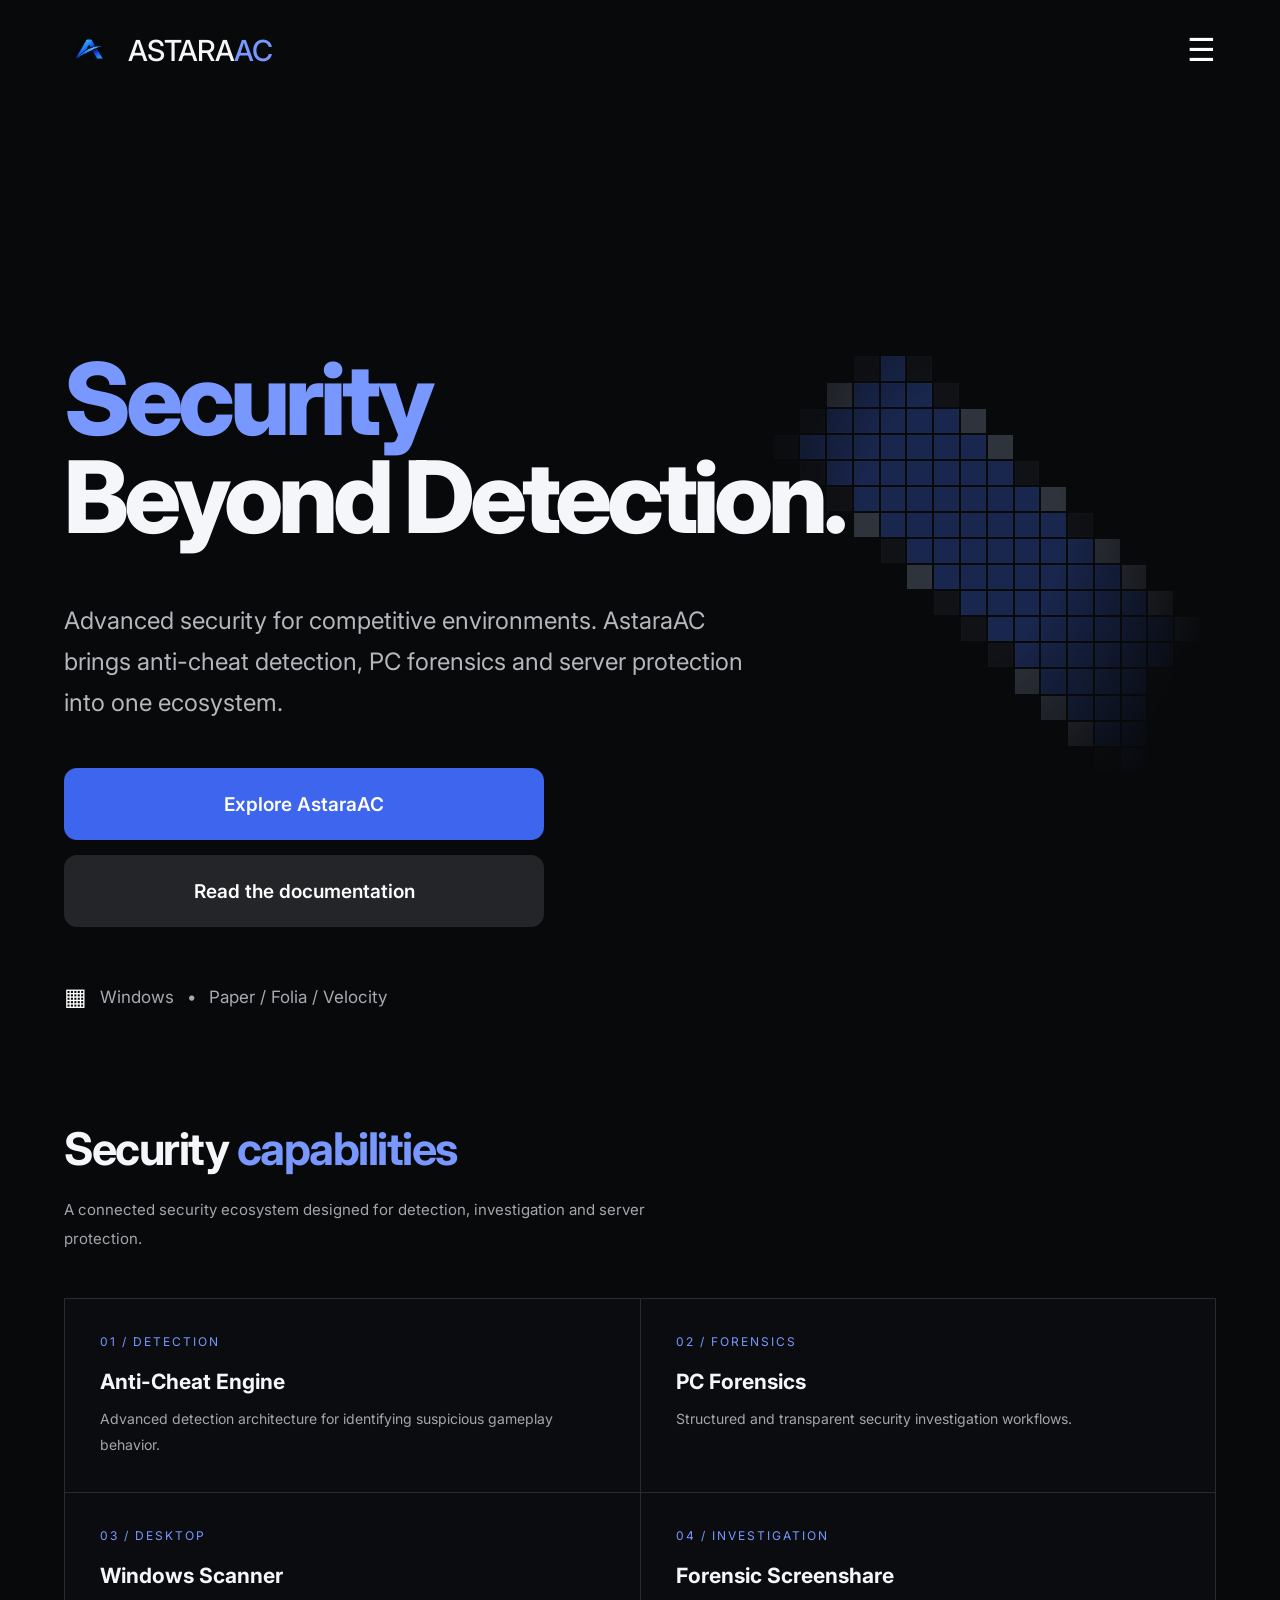
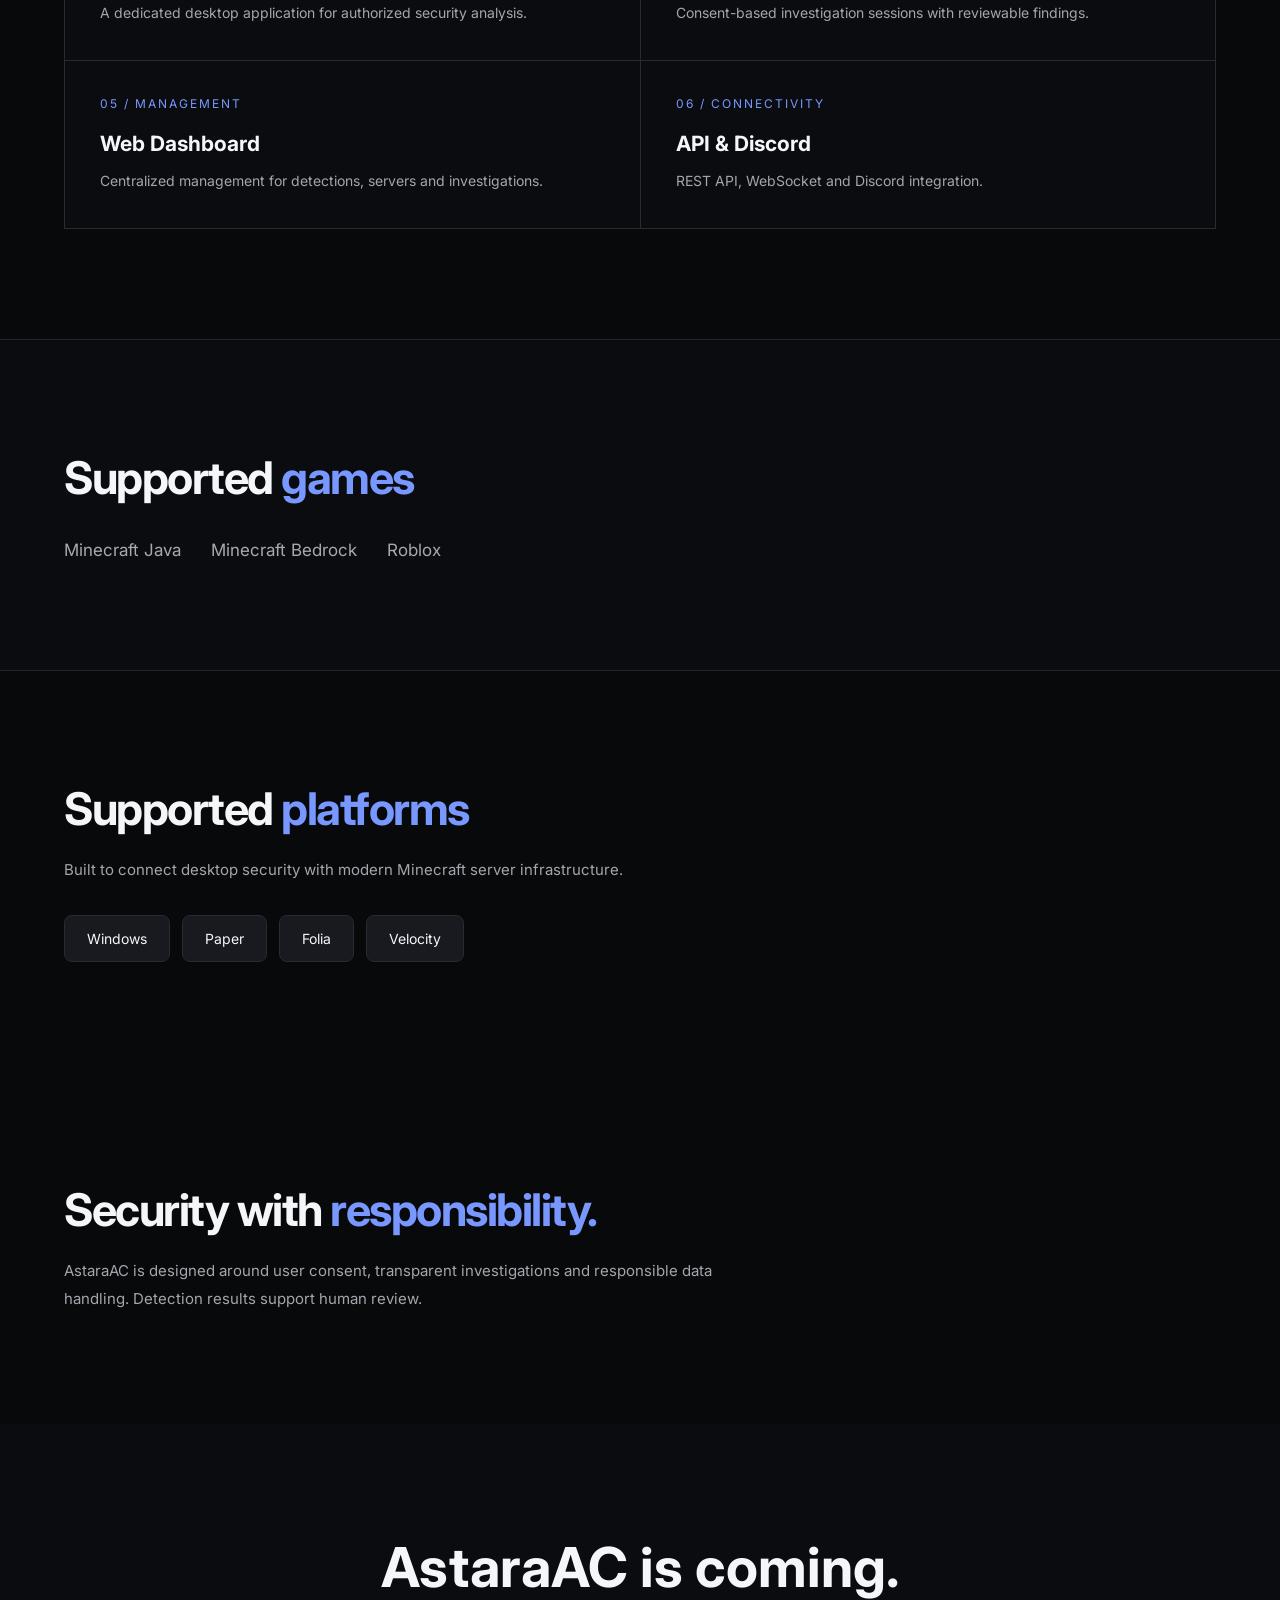
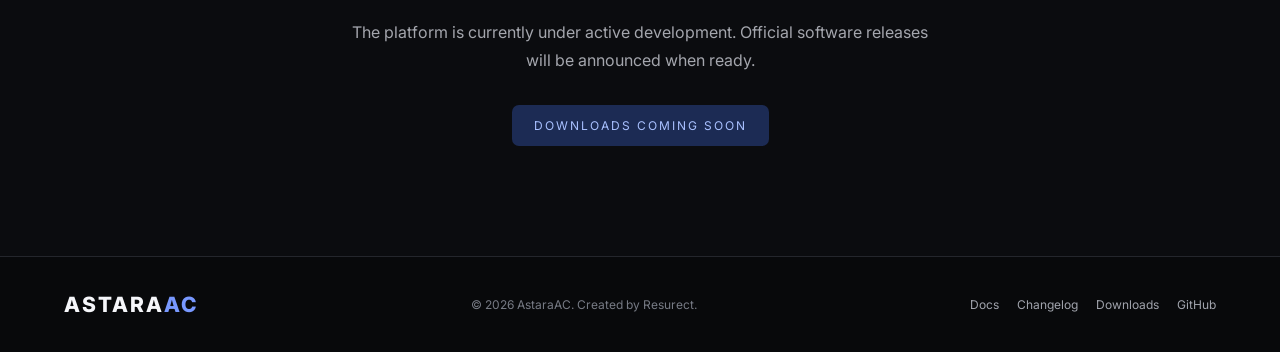
==== commit 88b40f6f: "Update index.html" ====
--- a/index.html
+++ b/index.html
@@ -4,1128 +4,858 @@
 <head>
 <meta charset="UTF-8">
 <meta name="viewport" content="width=device-width, initial-scale=1.0">
-<meta name="theme-color" content="#070b14">
-<meta name="description" content="AstaraAC — Security Beyond Detection.">
-<title>AstaraAC | Security Beyond Detection</title>
+<meta name="theme-color" content="#08090b">
+<meta name="description" content="AstaraAC - Security Beyond Detection.">
+<title>AstaraAC — Security Beyond Detection</title>
 
 <style>
 @import url('https://fonts.googleapis.com/css2?family=Inter:wght@400;500;600;700;800;900&display=swap');
 
 :root {
-  --bg:#070b14;
-  --panel:#101b2c;
-  --blue:#258aff;
-  --cyan:#60c8ff;
-  --text:#f4f8ff;
-  --muted:#91a1b8;
-  --border:rgba(130,170,220,.15);
+  --bg: #08090b;
+  --blue: #4775f5;
+  --blue-light: #7898ff;
+  --white: #f5f6fa;
+  --muted: #a4a6ad;
 }
 
 * {
-  margin:0;
-  padding:0;
-  box-sizing:border-box;
+  margin: 0;
+  padding: 0;
+  box-sizing: border-box;
 }
 
 html {
-  scroll-behavior:smooth;
-  scroll-padding-top:100px;
+  scroll-behavior: smooth;
 }
 
 body {
-  background:var(--bg);
-  color:var(--text);
-  font-family:Inter,Arial,sans-serif;
-  overflow-x:hidden;
-}
-
-body.loading {
-  overflow:hidden;
+  background: var(--bg);
+  color: var(--white);
+  font-family: Inter, Arial, sans-serif;
+  overflow-x: hidden;
 }
 
 a {
-  text-decoration:none;
-  color:inherit;
+  color: inherit;
+  text-decoration: none;
 }
 
 .container {
-  width:min(1160px,90%);
-  margin:auto;
-}
-
-/* LOADING SCREEN */
+  width: min(1200px, 90%);
+  margin: auto;
+}
+
+/* LOADING */
 
 .loader {
-  position:fixed;
-  inset:0;
-  z-index:9999;
-  background:#060a12;
-  display:flex;
-  align-items:center;
-  justify-content:center;
-  flex-direction:column;
-  transition:opacity .8s ease,visibility .8s ease;
-}
-
-.loader.hidden {
-  opacity:0;
-  visibility:hidden;
-  pointer-events:none;
-}
-
-.loader-content {
-  display:flex;
-  align-items:center;
-  flex-direction:column;
-  animation:loaderEnter 1s ease;
-}
-
-.loader-logo {
-  width:100px;
-  height:100px;
-  object-fit:contain;
-  filter:drop-shadow(0 0 25px rgba(37,138,255,.55));
-  animation:logoPulse 2s infinite ease-in-out;
+  position: fixed;
+  inset: 0;
+  z-index: 9999;
+  background: #08090b;
+  display: flex;
+  justify-content: center;
+  align-items: center;
+  flex-direction: column;
+  transition: opacity .7s, visibility .7s;
+}
+
+.loader.hide {
+  opacity: 0;
+  visibility: hidden;
+  pointer-events: none;
+}
+
+.loader img {
+  width: 85px;
+  height: 85px;
+  object-fit: contain;
+  animation: breathe 2s infinite;
 }
 
 .loader-name {
-  font-size:25px;
-  font-weight:900;
-  letter-spacing:5px;
-  margin-top:20px;
+  margin-top: 20px;
+  font-size: 22px;
+  font-weight: 800;
+  letter-spacing: 5px;
 }
 
 .loader-name span {
-  color:var(--blue);
-}
-
-.loader-subtitle {
-  color:#71839e;
-  font-size:10px;
-  letter-spacing:4px;
-  margin-top:8px;
-}
-
-.loader-track {
-  width:190px;
-  height:3px;
-  background:#172235;
-  border-radius:20px;
-  overflow:hidden;
-  margin-top:35px;
-}
-
-.loader-progress {
-  height:100%;
-  width:0;
-  background:linear-gradient(90deg,#1765df,#61caff);
-  box-shadow:0 0 15px #258aff;
-  animation:loadProgress 1.8s ease forwards;
-}
-
-.loader-status {
-  color:#68809d;
-  font-size:10px;
-  letter-spacing:2px;
-  margin-top:15px;
-}
-
-@keyframes loadProgress {
-  to {width:100%;}
-}
-
-@keyframes logoPulse {
-  50% {
-    transform:scale(1.07);
-    filter:drop-shadow(0 0 40px rgba(37,138,255,.8));
-  }
-}
-
-@keyframes loaderEnter {
-  from {opacity:0;transform:translateY(15px);}
-  to {opacity:1;transform:translateY(0);}
-}
-
-/* BACKGROUND EFFECTS */
-
-.background-glow {
-  position:fixed;
-  inset:0;
-  pointer-events:none;
-  z-index:-2;
+  color: var(--blue-light);
+}
+
+.loader-bar {
+  width: 150px;
+  height: 3px;
+  background: #24262c;
+  border-radius: 20px;
+  overflow: hidden;
+  margin-top: 25px;
+}
+
+.loader-bar::after {
+  content: "";
+  display: block;
+  width: 40%;
+  height: 100%;
+  background: var(--blue);
+  animation: loading 1.2s infinite ease-in-out;
+}
+
+@keyframes loading {
+  from { transform: translateX(-120%); }
+  to { transform: translateX(270%); }
+}
+
+@keyframes breathe {
+  50% { transform: scale(1.08); opacity: .7; }
+}
+
+/* HEADER */
+
+header {
+  position: absolute;
+  top: 0;
+  width: 100%;
+  z-index: 100;
+}
+
+.navbar {
+  height: 100px;
+  display: flex;
+  align-items: center;
+  justify-content: space-between;
+}
+
+.brand {
+  display: flex;
+  align-items: center;
+  gap: 14px;
+}
+
+.brand img {
+  width: 50px;
+  height: 50px;
+  object-fit: contain;
+}
+
+.brand-name {
+  font-size: 29px;
+  font-weight: 500;
+  letter-spacing: -1px;
+}
+
+.brand-name span {
+  color: var(--blue-light);
+}
+
+.menu-button {
+  background: none;
+  border: none;
+  color: white;
+  font-size: 32px;
+  cursor: pointer;
+  transition: .2s;
+}
+
+.menu-button:hover {
+  color: var(--blue-light);
+}
+
+/* MENU */
+
+.menu-panel {
+  position: absolute;
+  top: 85px;
+  right: 5%;
+  width: 250px;
+  padding: 12px;
+  background: #17181d;
+  border: 1px solid #292b32;
+  border-radius: 10px;
+  opacity: 0;
+  visibility: hidden;
+  transform: translateY(-10px);
+  transition: .25s;
+}
+
+.menu-panel.open {
+  opacity: 1;
+  visibility: visible;
+  transform: translateY(0);
+}
+
+.menu-panel a {
+  display: block;
+  padding: 14px;
+  font-size: 14px;
+  color: #c2c4cb;
+  border-radius: 7px;
+  transition: .2s;
+}
+
+.menu-panel a:hover {
+  background: #252a3b;
+  color: white;
+}
+
+/* HERO */
+
+.hero {
+  min-height: 1050px;
+  padding-top: 410px;
+  position: relative;
+  overflow: hidden;
+}
+
+.hero-content {
+  position: relative;
+  z-index: 5;
+  max-width: 850px;
+}
+
+.hero h1 {
+  font-size: clamp(55px, 9vw, 100px);
+  font-weight: 800;
+  line-height: .98;
+  letter-spacing: -5px;
+}
+
+.hero h1 span {
+  display: block;
+  color: var(--blue-light);
+}
+
+.hero-description {
+  max-width: 680px;
+  color: #b6b7bd;
+  font-size: clamp(17px, 2.4vw, 24px);
+  line-height: 1.7;
+  margin-top: 55px;
+}
+
+.hero-buttons {
+  display: flex;
+  flex-direction: column;
+  gap: 15px;
+  max-width: 480px;
+  margin-top: 45px;
+}
+
+.btn {
+  min-height: 72px;
+  display: flex;
+  align-items: center;
+  justify-content: center;
+  border-radius: 13px;
+  font-size: 19px;
+  font-weight: 600;
+  transition: .25s;
+}
+
+.btn-primary {
+  background: #3d65ed;
+  color: white;
+}
+
+.btn-primary:hover {
+  background: #527aff;
+  transform: translateY(-3px);
+  box-shadow: 0 10px 35px #315be544;
+}
+
+.btn-secondary {
+  background: #242529;
+  color: white;
+}
+
+.btn-secondary:hover {
+  background: #303137;
+  transform: translateY(-3px);
+}
+
+.system-info {
+  display: flex;
+  align-items: center;
+  gap: 13px;
+  margin-top: 55px;
+  color: #a8aab1;
+  font-size: 17px;
+}
+
+.system-info .symbol {
+  font-size: 24px;
+  color: white;
+}
+
+/* CHESS PIXEL BACKGROUND */
+
+.pixel-background {
+  position: absolute;
+  width: 480px;
+  height: 650px;
+  top: 570px;
+  left: 50%;
+  transform: translateX(-50%);
+  display: grid;
+  grid-template-columns: repeat(18, 1fr);
+  grid-template-rows: repeat(25, 1fr);
+  gap: 2px;
+  opacity: .8;
+  pointer-events: none;
+  z-index: 1;
+  mask-image: radial-gradient(ellipse, black 30%, transparent 76%);
+  -webkit-mask-image: radial-gradient(ellipse, black 30%, transparent 76%);
+}
+
+.pixel {
+  background: #30343d;
+  border: 1px solid rgba(255,255,255,.035);
+  opacity: 0;
+  animation: pixelAppear 4s ease-in-out infinite alternate;
+}
+
+.pixel.blue {
+  background: #426ce7;
+  border-color: rgba(120,155,255,.2);
+}
+
+.pixel.light {
+  background: #8996ae;
+}
+
+.pixel.dark {
+  background: #242832;
+}
+
+@keyframes pixelAppear {
+  0% {
+    opacity: .12;
+    filter: brightness(.7);
+  }
+  100% {
+    opacity: .75;
+    filter: brightness(1.15);
+  }
+}
+
+/* SUBTLE BACKGROUND */
+
+.background-lines {
+  position: absolute;
+  inset: 0;
+  pointer-events: none;
+  opacity: .1;
   background:
-    radial-gradient(ellipse at 50% 0%,rgba(28,110,255,.13),transparent 55%),
-    radial-gradient(ellipse at 90% 60%,rgba(0,160,255,.05),transparent 45%);
-}
-
-.noise {
-  position:fixed;
-  inset:0;
-  z-index:50;
-  pointer-events:none;
-  opacity:.025;
-  background-image:url("data:image/svg+xml,%3Csvg viewBox='0 0 180 180' xmlns='http://www.w3.org/2000/svg'%3E%3Cfilter id='n'%3E%3CfeTurbulence type='fractalNoise' baseFrequency='.9' numOctaves='3' stitchTiles='stitch'/%3E%3C/filter%3E%3Crect width='100%25' height='100%25' filter='url(%23n)' opacity='.5'/%3E%3C/svg%3E");
-}
-
-/* SCROLL PROGRESS */
-
-.scroll-progress {
-  position:fixed;
-  top:0;
-  left:0;
-  height:3px;
-  width:0%;
-  z-index:1001;
-  background:linear-gradient(90deg,#258aff,#60d5ff);
-  box-shadow:0 0 12px #258aff;
-}
-
-/* NAVIGATION */
-
-header {
-  position:fixed;
-  top:0;
-  width:100%;
-  z-index:100;
-  background:rgba(7,11,20,.75);
-  backdrop-filter:blur(20px);
-  border-bottom:1px solid var(--border);
-  transition:background .3s;
-}
-
-header.scrolled {
-  background:rgba(7,11,20,.96);
-  box-shadow:0 10px 40px rgba(0,0,0,.2);
-}
-
-.navbar {
-  height:82px;
-  display:flex;
-  justify-content:space-between;
-  align-items:center;
-}
-
-.brand {
-  display:flex;
-  align-items:center;
-  gap:12px;
-}
-
-.brand img {
-  width:48px;
-  height:48px;
-  object-fit:contain;
-  border-radius:10px;
-  transition:.3s;
-}
-
-.brand:hover img {
-  transform:rotate(-5deg) scale(1.08);
-  filter:drop-shadow(0 0 12px rgba(37,138,255,.7));
-}
-
-.brand-text {
-  font-size:21px;
-  font-weight:900;
-  letter-spacing:2px;
-}
-
-.brand-text span {
-  color:var(--blue);
-}
-
-.nav-links {
-  display:flex;
-  align-items:center;
-  gap:8px;
-  list-style:none;
-}
-
-.nav-links a {
-  display:block;
-  padding:10px 15px;
-  border-radius:8px;
-  color:var(--muted);
-  font-size:13px;
-  font-weight:600;
-  transition:.25s;
-}
-
-.nav-links a:hover,
-.nav-links a.active {
-  color:white;
-  background:rgba(40,135,255,.12);
-}
-
-.nav-links .nav-cta {
-  color:white;
-  background:linear-gradient(135deg,#278cff,#1262d9);
-  box-shadow:0 5px 25px rgba(37,138,255,.2);
-}
-
-.menu-toggle {
-  display:none;
-  background:rgba(37,138,255,.1);
-  border:1px solid var(--border);
-  color:white;
-  width:43px;
-  height:43px;
-  border-radius:10px;
-  font-size:23px;
-  cursor:pointer;
-}
-
-/* HERO */
-
-.hero {
-  min-height:820px;
-  padding:170px 0 110px;
-  display:flex;
-  align-items:center;
-  position:relative;
-  overflow:hidden;
-}
-
-.hero-grid {
-  position:absolute;
-  inset:0;
-  opacity:.16;
-  pointer-events:none;
-  background-image:
-    linear-gradient(rgba(60,130,220,.12) 1px,transparent 1px),
-    linear-gradient(90deg,rgba(60,130,220,.12) 1px,transparent 1px);
-  background-size:55px 55px;
-  mask-image:linear-gradient(to bottom,black,transparent 90%);
-}
-
-.hero-content {
-  position:relative;
-  z-index:2;
-  max-width:780px;
-}
-
-.eyebrow {
-  display:inline-flex;
-  align-items:center;
-  gap:10px;
-  padding:9px 16px;
-  background:rgba(37,138,255,.09);
-  border:1px solid rgba(37,138,255,.3);
-  border-radius:50px;
-  color:#80c4ff;
-  font-size:11px;
-  letter-spacing:2px;
-  font-weight:700;
-  margin-bottom:30px;
-}
-
-.live-dot {
-  width:7px;
-  height:7px;
-  border-radius:50%;
-  background:#36baff;
-  box-shadow:0 0 13px #36baff;
-  animation:pulse 1.8s infinite;
-}
-
-@keyframes pulse {
-  50% {opacity:.35;}
-}
-
-.hero h1 {
-  font-size:clamp(48px,8vw,88px);
-  font-weight:900;
-  letter-spacing:-5px;
-  line-height:1.05;
-}
-
-.gradient-text {
-  background:linear-gradient(90deg,#238aff,#62d2ff,#238aff);
-  background-size:200% auto;
-  -webkit-background-clip:text;
-  background-clip:text;
-  color:transparent;
-  animation:gradientMove 5s linear infinite;
-}
-
-@keyframes gradientMove {
-  to {background-position:200% center;}
-}
-
-.hero-description {
-  max-width:640px;
-  margin-top:27px;
-  color:var(--muted);
-  font-size:16px;
-  line-height:1.9;
-}
-
-.hero-buttons {
-  display:flex;
-  gap:14px;
-  flex-wrap:wrap;
-  margin-top:35px;
-}
-
-.btn {
-  padding:14px 23px;
-  border-radius:9px;
-  font-size:13px;
-  font-weight:700;
-  display:inline-flex;
-  align-items:center;
-  gap:10px;
-  transition:.3s;
-  border:1px solid var(--border);
-}
-
-.btn:hover {
-  transform:translateY(-4px);
-}
-
-.btn-primary {
-  background:linear-gradient(135deg,#278cff,#1262d9);
-  color:white;
-  box-shadow:0 8px 30px rgba(37,138,255,.2);
-}
-
-.btn-primary:hover {
-  box-shadow:0 10px 35px rgba(37,138,255,.45);
-}
-
-.btn-secondary {
-  background:rgba(255,255,255,.035);
-  color:white;
-}
-
-.hero-tags {
-  display:flex;
-  gap:22px;
-  flex-wrap:wrap;
-  margin-top:55px;
-  color:#71839d;
-  font-size:11px;
-  letter-spacing:1px;
-}
-
-.hero-tags span::before {
-  content:"◆";
-  color:var(--blue);
-  font-size:9px;
-  margin-right:8px;
-}
-
-/* HERO VISUAL */
-
-.hero-visual {
-  position:absolute;
-  right:-80px;
-  top:190px;
-  width:440px;
-  height:440px;
-  display:grid;
-  place-items:center;
-  opacity:.8;
-}
-
-.orbit {
-  position:absolute;
-  border:1px solid rgba(57,147,255,.19);
-  border-radius:50%;
-  animation:rotate 25s linear infinite;
-}
-
-.orbit.one {
-  width:280px;
-  height:280px;
-}
-
-.orbit.two {
-  width:390px;
-  height:390px;
-  animation-direction:reverse;
-  border-style:dashed;
-}
-
-.orbit.three {
-  width:440px;
-  height:440px;
-  border-color:rgba(57,147,255,.08);
-}
-
-.orbit::after {
-  content:"";
-  position:absolute;
-  top:50%;
-  left:-5px;
-  width:10px;
-  height:10px;
-  background:#42aaff;
-  border-radius:50%;
-  box-shadow:0 0 20px #42aaff;
-}
-
-@keyframes rotate {
-  to {transform:rotate(360deg);}
-}
-
-.core {
-  width:150px;
-  height:150px;
-  display:grid;
-  place-items:center;
-  border-radius:35px;
-  background:linear-gradient(145deg,#142b4c,#091321);
-  border:1px solid rgba(75,165,255,.45);
-  box-shadow:0 0 80px rgba(37,138,255,.2),inset 0 0 40px rgba(37,138,255,.08);
-  font-size:55px;
-  color:#6ac4ff;
-  animation:coreFloat 4s ease-in-out infinite;
-}
-
-@keyframes coreFloat {
-  50% {transform:translateY(-13px);}
+    repeating-linear-gradient(
+      180deg,
+      transparent 0px,
+      transparent 15px,
+      rgba(65,105,210,.18) 16px,
+      transparent 17px
+    );
+  mask-image: linear-gradient(transparent, black 35%, transparent 90%);
 }
 
 /* SECTIONS */
 
 section:not(.hero) {
-  padding:110px 0;
-}
-
-.section-header {
-  text-align:center;
-  max-width:700px;
-  margin:0 auto 55px;
-}
-
-.section-label {
-  color:#54adff;
-  font-size:11px;
-  letter-spacing:3px;
-  font-weight:800;
-}
-
-.section-header h2 {
-  font-size:clamp(30px,5vw,45px);
-  margin-top:14px;
-  letter-spacing:-1.5px;
-}
-
-.section-header p {
-  color:var(--muted);
-  margin-top:15px;
-  font-size:14px;
+  padding: 110px 0;
+}
+
+.section-title {
+  font-size: clamp(30px, 5vw, 45px);
+  letter-spacing: -1.5px;
+  margin-bottom: 20px;
+}
+
+.section-title span {
+  color: var(--blue-light);
+}
+
+.section-description {
+  max-width: 650px;
+  color: var(--muted);
+  line-height: 1.9;
+  font-size: 15px;
 }
 
 /* FEATURES */
 
-.features-grid {
-  display:grid;
-  grid-template-columns:repeat(3,1fr);
-  gap:18px;
-}
-
-.feature-card {
-  position:relative;
-  overflow:hidden;
-  padding:30px;
-  min-height:240px;
-  border:1px solid var(--border);
-  border-radius:15px;
-  background:linear-gradient(145deg,rgba(18,31,50,.9),rgba(10,17,29,.9));
-  transition:transform .35s,border-color .35s,box-shadow .35s;
-}
-
-.feature-card:hover {
-  transform:translateY(-8px);
-  border-color:rgba(55,150,255,.6);
-  box-shadow:0 18px 45px rgba(0,0,0,.3),0 0 25px rgba(37,138,255,.07);
-}
-
-.feature-card::after {
-  content:"";
-  position:absolute;
-  width:120px;
-  height:120px;
-  right:-70px;
-  bottom:-70px;
-  background:var(--blue);
-  filter:blur(70px);
-  opacity:.15;
-  transition:.3s;
-}
-
-.feature-card:hover::after {
-  opacity:.4;
-}
-
-.feature-icon {
-  width:48px;
-  height:48px;
-  display:grid;
-  place-items:center;
-  border-radius:12px;
-  background:rgba(37,138,255,.13);
-  border:1px solid rgba(37,138,255,.2);
-  color:#69baff;
-  font-size:22px;
-  margin-bottom:23px;
-}
-
-.feature-card h3 {
-  font-size:17px;
-  margin-bottom:11px;
-}
-
-.feature-card p {
-  color:var(--muted);
-  font-size:13px;
-  line-height:1.8;
-}
-
-/* PLATFORM */
-
-.platform-section {
-  background:linear-gradient(180deg,transparent,rgba(13,27,46,.55),transparent);
-  border-top:1px solid var(--border);
-  border-bottom:1px solid var(--border);
-}
-
-.platform-grid {
-  display:grid;
-  grid-template-columns:repeat(4,1fr);
-  gap:15px;
-}
-
-.platform-card {
-  text-align:center;
-  padding:30px 15px;
-  border:1px solid var(--border);
-  border-radius:13px;
-  background:rgba(15,25,40,.75);
-  transition:.3s;
-}
-
-.platform-card:hover {
-  border-color:var(--blue);
-  transform:translateY(-6px);
-  box-shadow:0 12px 30px rgba(37,138,255,.08);
-}
-
-.platform-card .symbol {
-  font-size:27px;
-  color:var(--cyan);
-  margin-bottom:13px;
-}
-
-.platform-card h3 {
-  font-size:17px;
-}
-
-.platform-card p {
-  color:var(--muted);
-  font-size:11px;
-  margin-top:5px;
-}
-
-/* PRIVACY */
-
-.privacy-box {
-  display:grid;
-  grid-template-columns:1fr 1fr;
-  gap:35px;
-  align-items:center;
-  padding:40px;
-  border:1px solid var(--border);
-  border-radius:17px;
-  background:linear-gradient(130deg,#101d30,#0a111d);
-}
-
-.privacy-box h2 {
-  font-size:30px;
-  line-height:1.3;
-}
-
-.privacy-box p {
-  color:var(--muted);
-  font-size:13px;
-  margin-top:15px;
-}
-
-.privacy-points {
-  display:grid;
-  gap:15px;
-}
-
-.privacy-points div {
-  padding:13px 15px;
-  border-radius:8px;
-  background:rgba(255,255,255,.035);
-  border:1px solid var(--border);
-  font-size:13px;
-}
-
-.privacy-points span {
-  color:#59b8ff;
-  margin-right:9px;
+.features {
+  display: grid;
+  grid-template-columns: repeat(2, 1fr);
+  margin-top: 45px;
+  border: 1px solid #292b32;
+  background: #292b32;
+  gap: 1px;
+}
+
+.feature {
+  padding: 35px;
+  background: #0b0c0f;
+  transition: .3s;
+}
+
+.feature:hover {
+  background: #111522;
+}
+
+.feature-number {
+  color: var(--blue-light);
+  font-size: 12px;
+  letter-spacing: 2px;
+  margin-bottom: 20px;
+}
+
+.feature h3 {
+  font-size: 21px;
+  margin-bottom: 12px;
+}
+
+.feature p {
+  color: var(--muted);
+  font-size: 14px;
+  line-height: 1.8;
+}
+
+/* GAMES */
+
+.games {
+  background: #0b0c0f;
+  border-top: 1px solid #24262c;
+  border-bottom: 1px solid #24262c;
+}
+
+.game-list {
+  display: flex;
+  flex-wrap: wrap;
+  gap: 30px;
+  margin-top: 35px;
+  color: #a7a9b0;
+  font-size: 17px;
+}
+
+.game-list span:hover {
+  color: var(--blue-light);
+}
+
+/* PLATFORMS */
+
+.platform-list {
+  display: flex;
+  flex-wrap: wrap;
+  gap: 12px;
+  margin-top: 30px;
+}
+
+.platform-item {
+  padding: 14px 22px;
+  background: #191a1f;
+  border: 1px solid #292b32;
+  border-radius: 8px;
+  font-size: 14px;
 }
 
 /* DOWNLOAD */
 
-.download-box {
-  text-align:center;
-  padding:65px 25px;
-  border-radius:20px;
-  border:1px solid rgba(44,139,255,.3);
-  background:radial-gradient(ellipse at 50% 0%,rgba(37,138,255,.2),transparent 65%),#0d1727;
-  transition:.3s;
-}
-
-.download-box:hover {
-  border-color:rgba(44,139,255,.55);
-  box-shadow:0 0 50px rgba(37,138,255,.07);
-}
-
-.download-box h2 {
-  font-size:clamp(30px,5vw,44px);
-}
-
-.download-box p {
-  max-width:550px;
-  margin:15px auto 25px;
-  color:var(--muted);
-  font-size:14px;
+.download {
+  background: #0b0c0f;
+  text-align: center;
+}
+
+.download h2 {
+  font-size: clamp(32px, 6vw, 55px);
+  margin-bottom: 18px;
+}
+
+.download p {
+  color: var(--muted);
+  max-width: 580px;
+  margin: auto;
+  line-height: 1.8;
 }
 
 .coming-soon {
-  display:inline-block;
-  padding:9px 17px;
-  color:#80c7ff;
-  background:rgba(37,138,255,.12);
-  border:1px solid rgba(37,138,255,.25);
-  border-radius:7px;
-  font-size:11px;
-  font-weight:800;
-  letter-spacing:2px;
+  display: inline-block;
+  margin-top: 30px;
+  padding: 13px 22px;
+  background: #1c2b54;
+  color: #a8c0ff;
+  border-radius: 7px;
+  font-size: 12px;
+  letter-spacing: 2px;
 }
 
 /* FOOTER */
 
 footer {
-  padding:40px 0;
-  border-top:1px solid var(--border);
-  background:#060910;
+  padding: 35px 0;
+  border-top: 1px solid #24262c;
 }
 
 .footer-content {
-  display:flex;
-  justify-content:space-between;
-  align-items:center;
-  gap:20px;
-  flex-wrap:wrap;
+  display: flex;
+  align-items: center;
+  justify-content: space-between;
+  flex-wrap: wrap;
+  gap: 20px;
 }
 
 .footer-brand {
-  font-size:18px;
-  font-weight:900;
-  letter-spacing:2px;
+  font-size: 21px;
+  font-weight: 800;
+  letter-spacing: 2px;
 }
 
 .footer-brand span {
-  color:var(--blue);
+  color: var(--blue-light);
 }
 
 .footer-copy {
-  color:var(--muted);
-  font-size:12px;
+  color: #777b85;
+  font-size: 12px;
 }
 
 .footer-links {
-  display:flex;
-  gap:20px;
-  color:var(--muted);
-  font-size:12px;
+  display: flex;
+  flex-wrap: wrap;
+  gap: 18px;
+  color: #a1a4ad;
+  font-size: 12px;
 }
 
 .footer-links a:hover {
-  color:var(--cyan);
-}
-
-/* SCROLL REVEAL */
+  color: var(--blue-light);
+}
+
+/* REVEAL */
 
 .reveal {
-  opacity:0;
-  transform:translateY(35px);
-  transition:opacity .8s ease,transform .8s ease;
+  opacity: 0;
+  transform: translateY(25px);
+  transition: .8s ease;
 }
 
 .reveal.visible {
-  opacity:1;
-  transform:translateY(0);
-}
-
-/* PAGE INTRO */
-
-.page-enter {
-  animation:pageEnter 1s ease both;
-}
-
-@keyframes pageEnter {
-  from {opacity:0;transform:translateY(18px);}
-  to {opacity:1;transform:translateY(0);}
+  opacity: 1;
+  transform: translateY(0);
+}
+
+/* DESKTOP */
+
+@media(min-width: 1000px) {
+  .hero {
+    min-height: 950px;
+    padding-top: 350px;
+  }
+
+  .pixel-background {
+    left: 75%;
+    top: 200px;
+    width: 480px;
+    height: 650px;
+    opacity: .6;
+  }
 }
 
 /* MOBILE */
 
-@media(max-width:900px) {
-  .hero-visual {
-    right:-190px;
-    opacity:.35;
-  }
-
-  .features-grid {
-    grid-template-columns:repeat(2,1fr);
-  }
-}
-
-@media(max-width:700px) {
+@media(max-width: 700px) {
   .navbar {
-    height:72px;
-  }
-
-  .menu-toggle {
-    display:block;
-  }
-
-  .nav-links {
-    position:absolute;
-    top:82px;
-    left:5%;
-    right:5%;
-    display:none;
-    flex-direction:column;
-    align-items:stretch;
-    padding:14px;
-    gap:5px;
-    background:rgba(10,17,29,.98);
-    border:1px solid var(--border);
-    border-radius:13px;
-    box-shadow:0 15px 40px rgba(0,0,0,.4);
-  }
-
-  .nav-links.open {
-    display:flex;
-    animation:menuEnter .25s ease;
-  }
-
-  @keyframes menuEnter {
-    from {opacity:0;transform:translateY(-8px);}
-    to {opacity:1;transform:translateY(0);}
-  }
-
-  .nav-links a {
-    padding:13px;
+    height: 85px;
+  }
+
+  .brand img {
+    width: 43px;
+    height: 43px;
+  }
+
+  .brand-name {
+    font-size: 25px;
   }
 
   .hero {
-    min-height:730px;
-    padding-top:145px;
+    min-height: 1300px;
+    padding-top: 410px;
   }
 
   .hero h1 {
-    letter-spacing:-3px;
-  }
-
-  .hero-visual {
-    top:350px;
-    right:-220px;
-    transform:scale(.8);
-    opacity:.2;
-  }
-
-  .features-grid {
-    grid-template-columns:1fr;
-  }
-
-  .platform-grid {
-    grid-template-columns:repeat(2,1fr);
-  }
-
-  .privacy-box {
-    grid-template-columns:1fr;
-    padding:25px;
+    font-size: clamp(48px, 10vw, 75px);
+    letter-spacing: -3px;
+  }
+
+  .hero-description {
+    margin-top: 60px;
+    font-size: 19px;
+  }
+
+  .hero-buttons {
+    margin-top: 45px;
+  }
+
+  .pixel-background {
+    top: 570px;
+    width: 480px;
+    height: 650px;
+    opacity: .8;
+  }
+
+  .features {
+    grid-template-columns: 1fr;
+  }
+
+  .feature {
+    padding: 28px;
   }
 
   section:not(.hero) {
-    padding:80px 0;
+    padding: 85px 0;
   }
 
   .footer-content {
-    flex-direction:column;
-    text-align:center;
-  }
-}
-
-@media(prefers-reduced-motion:reduce) {
-  *,*::before,*::after {
-    animation:none!important;
-    transition:none!important;
-    scroll-behavior:auto!important;
+    flex-direction: column;
+    text-align: center;
+  }
+}
+
+@media(prefers-reduced-motion: reduce) {
+  *, *::before, *::after {
+    animation: none !important;
+    transition: none !important;
   }
 
   .reveal {
-    opacity:1;
-    transform:none;
+    opacity: 1;
+    transform: none;
   }
 }
 </style>
 </head>
 
-<body class="loading">
-
+<body>
+
+<!-- LOADING SCREEN -->
 <div class="loader" id="loader">
-  <div class="loader-content">
-    <img class="loader-logo"
-      src="assets/images/astaraac-branding.png"
-      alt="AstaraAC"
-      onerror="this.style.display='none'">
-
-    <div class="loader-name">ASTARA<span>AC</span></div>
-    <div class="loader-subtitle">SECURITY BEYOND DETECTION</div>
-
-    <div class="loader-track">
-      <div class="loader-progress"></div>
-    </div>
-
-    <div class="loader-status" id="loaderStatus">INITIALIZING SYSTEM...</div>
-  </div>
+  <img src="assets/images/astaraac-branding.png" alt="AstaraAC">
+  <div class="loader-name">ASTARA<span>AC</span></div>
+  <div class="loader-bar"></div>
 </div>
 
-<div class="scroll-progress" id="scrollProgress"></div>
-<div class="background-glow"></div>
-<div class="noise"></div>
-
-<header id="header">
+<!-- HEADER -->
+<header>
   <div class="container">
     <nav class="navbar">
 
       <a href="#home" class="brand">
         <img src="assets/images/astaraac-branding.png" alt="AstaraAC Logo">
-        <div class="brand-text">ASTARA<span>AC</span></div>
+        <div class="brand-name">ASTARA<span>AC</span></div>
       </a>
 
-      <button class="menu-toggle" id="menuToggle"
-        aria-label="Toggle navigation" aria-expanded="false">☰</button>
-
-      <ul class="nav-links" id="navLinks">
-        <li><a href="#home" class="active">Home</a></li>
-        <li><a href="#features">Features</a></li>
-        <li><a href="#platform">Platform</a></li>
-        <li><a href="#privacy">Security</a></li>
-        <li><a href="documentation.html">Documentation</a></li>
-        <li><a href="changelog.html">Changelog</a></li>
-        <li><a href="downloads.html" class="nav-cta">Downloads ↗</a></li>
-      </ul>
+      <button class="menu-button" id="menuButton"
+        aria-label="Open menu" aria-expanded="false">☰</button>
 
     </nav>
   </div>
+
+  <div class="menu-panel" id="menuPanel">
+    <a href="#home">Home</a>
+    <a href="#features">Features</a>
+    <a href="#games">Supported Games</a>
+    <a href="#platform">Platforms</a>
+    <a href="documentation.html">Documentation ↗</a>
+    <a href="changelog.html">Changelog ↗</a>
+    <a href="downloads.html">Downloads ↗</a>
+  </div>
 </header>
 
-<main class="page-enter">
-
+<main>
+
+<!-- HERO -->
 <section class="hero" id="home">
-  <div class="hero-grid"></div>
+
+  <div class="background-lines"></div>
+
+  <!-- Pixel squares are generated below -->
+
+  <div class="pixel-background" id="pixelBackground"></div>
 
   <div class="container">
     <div class="hero-content">
 
-      <div class="eyebrow">
-        <span class="live-dot"></span>
-        ASTARAAC DEVELOPMENT PROJECT
-      </div>
-
       <h1>
-        Security Beyond<br>
-        <span class="gradient-text">Detection.</span>
+        <span>Security</span>
+        Beyond Detection.
       </h1>
 
       <p class="hero-description">
-        An advanced security ecosystem combining anti-cheat detection,
-        PC forensics, intelligent investigation tools and server protection
-        into one unified platform.
+        Advanced security for competitive environments.
+        AstaraAC brings anti-cheat detection, PC forensics
+        and server protection into one ecosystem.
       </p>
 
       <div class="hero-buttons">
         <a href="#features" class="btn btn-primary">
-          Explore Platform <span>→</span>
+          Explore AstaraAC
         </a>
+
         <a href="documentation.html" class="btn btn-secondary">
-          Read Documentation ↗
+          Read the documentation
         </a>
       </div>
 
-      <div class="hero-tags">
-        <span>ANTI-CHEAT</span>
-        <span>PC FORENSICS</span>
-        <span>SERVER SECURITY</span>
+      <div class="system-info">
+        <span class="symbol">▦</span>
+        <span>Windows</span>
+        <span>•</span>
+        <span>Paper / Folia / Velocity</span>
       </div>
 
     </div>
   </div>
 
-  <div class="hero-visual">
-    <div class="orbit one"></div>
-    <div class="orbit two"></div>
-    <div class="orbit three"></div>
-    <div class="core">⌘</div>
-  </div>
 </section>
 
+<!-- FEATURES -->
 <section id="features">
   <div class="container">
 
-    <div class="section-header reveal">
-      <span class="section-label">THE ECOSYSTEM</span>
-      <h2>More Than An Anti-Cheat.</h2>
-      <p>
-        A connected security platform built around detection,
-        investigation and protection.
-      </p>
-    </div>
-
-    <div class="features-grid">
-
-      <article class="feature-card reveal">
-        <div class="feature-icon">⌘</div>
-        <h3>Advanced Anti-Cheat</h3>
-        <p>Modular detection architecture for identifying suspicious gameplay behavior and supporting fair server environments.</p>
+    <h2 class="section-title reveal">
+      Security <span>capabilities</span>
+    </h2>
+
+    <p class="section-description reveal">
+      A connected security ecosystem designed for
+      detection, investigation and server protection.
+    </p>
+
+    <div class="features">
+
+      <article class="feature reveal">
+        <div class="feature-number">01 / DETECTION</div>
+        <h3>Anti-Cheat Engine</h3>
+        <p>Advanced detection architecture for identifying suspicious gameplay behavior.</p>
       </article>
 
-      <article class="feature-card reveal">
-        <div class="feature-icon">◈</div>
+      <article class="feature reveal">
+        <div class="feature-number">02 / FORENSICS</div>
         <h3>PC Forensics</h3>
-        <p>Structured forensic analysis with transparent, authorized investigation workflows.</p>
+        <p>Structured and transparent security investigation workflows.</p>
       </article>
 
-      <article class="feature-card reveal">
-        <div class="feature-icon">▣</div>
+      <article class="feature reveal">
+        <div class="feature-number">03 / DESKTOP</div>
         <h3>Windows Scanner</h3>
-        <p>A dedicated desktop application designed for security analysis and evidence review.</p>
+        <p>A dedicated desktop application for authorized security analysis.</p>
       </article>
 
-      <article class="feature-card reveal">
-        <div class="feature-icon">⬡</div>
+      <article class="feature reveal">
+        <div class="feature-number">04 / INVESTIGATION</div>
         <h3>Forensic Screenshare</h3>
-        <p>Consent-based investigation sessions with clear and reviewable findings.</p>
+        <p>Consent-based investigation sessions with reviewable findings.</p>
       </article>
 
-      <article class="feature-card reveal">
-        <div class="feature-icon">▤</div>
+      <article class="feature reveal">
+        <div class="feature-number">05 / MANAGEMENT</div>
         <h3>Web Dashboard</h3>
-        <p>A centralized interface for managing detections, investigations and connected servers.</p>
+        <p>Centralized management for detections, servers and investigations.</p>
       </article>
 
-      <article class="feature-card reveal">
-        <div class="feature-icon">⌬</div>
-        <h3>API & Integrations</h3>
-        <p>REST API, WebSocket infrastructure and Discord integration for connected workflows.</p>
+      <article class="feature reveal">
+        <div class="feature-number">06 / CONNECTIVITY</div>
+        <h3>API & Discord</h3>
+        <p>REST API, WebSocket and Discord integration.</p>
       </article>
 
     </div>
   </div>
 </section>
 
-<section class="platform-section" id="platform">
+<!-- GAMES -->
+<section class="games" id="games">
   <div class="container">
 
-    <div class="section-header reveal">
-      <span class="section-label">PLATFORM SUPPORT</span>
-      <h2>Built Across Platforms.</h2>
-      <p>Desktop and server technologies connected through one security ecosystem.</p>
+    <h2 class="section-title reveal">
+      Supported <span>games</span>
+    </h2>
+
+    <div class="game-list reveal">
+      <span>Minecraft Java</span>
+      <span>Minecraft Bedrock</span>
+      <span>Roblox</span>
     </div>
 
-    <div class="platform-grid">
-
-      <div class="platform-card reveal">
-        <div class="symbol">▣</div>
-        <h3>Windows</h3>
-        <p>Desktop Scanner</p>
-      </div>
-
-      <div class="platform-card reveal">
-        <div class="symbol">◈</div>
-        <h3>Paper</h3>
-        <p>Server Integration</p>
-      </div>
-
-      <div class="platform-card reveal">
-        <div class="symbol">⬡</div>
-        <h3>Folia</h3>
-        <p>Server Integration</p>
-      </div>
-
-      <div class="platform-card reveal">
-        <div class="symbol">⌘</div>
-        <h3>Velocity</h3>
-        <p>Proxy Integration</p>
-      </div>
-
-    </div>
   </div>
 </section>
 
-<section id="privacy">
+<!-- PLATFORMS -->
+<section id="platform">
   <div class="container">
 
-    <div class="privacy-box reveal">
-
-      <div>
-        <span class="section-label">SECURITY PRINCIPLES</span>
-        <h2>Powerful Security.<br>
-          <span class="gradient-text">Responsible Design.</span>
-        </h2>
-        <p>
-          AstaraAC is designed around transparency, authorization and
-          responsible security analysis. Findings should support human
-          review rather than automatically determine punishments.
-        </p>
-      </div>
-
-      <div class="privacy-points">
-        <div><span>✓</span> User consent and authorization</div>
-        <div><span>✓</span> Transparent investigation workflows</div>
-        <div><span>✓</span> No unrelated private data collection</div>
-        <div><span>✓</span> Human review of detection results</div>
-      </div>
-
+    <h2 class="section-title reveal">
+      Supported <span>platforms</span>
+    </h2>
+
+    <p class="section-description reveal">
+      Built to connect desktop security with modern
+      Minecraft server infrastructure.
+    </p>
+
+    <div class="platform-list reveal">
+      <div class="platform-item">Windows</div>
+      <div class="platform-item">Paper</div>
+      <div class="platform-item">Folia</div>
+      <div class="platform-item">Velocity</div>
     </div>
+
   </div>
 </section>
 
-<section id="download">
+<!-- PRIVACY -->
+<section>
   <div class="container">
 
-    <div class="download-box reveal">
-      <span class="section-label">THE NEXT GENERATION</span>
-      <h2>Something Powerful Is Coming.</h2>
-      <p>
-        AstaraAC is currently under active development.
-        Official software releases will be announced when ready.
-      </p>
-      <span class="coming-soon">DOWNLOADS COMING SOON</span>
-    </div>
+    <h2 class="section-title reveal">
+      Security with <span>responsibility.</span>
+    </h2>
+
+    <p class="section-description reveal">
+      AstaraAC is designed around user consent,
+      transparent investigations and responsible data handling.
+      Detection results support human review.
+    </p>
 
   </div>
 </section>
 
+<!-- DOWNLOAD -->
+<section class="download">
+  <div class="container">
+
+    <h2 class="reveal">AstaraAC is coming.</h2>
+
+    <p class="reveal">
+      The platform is currently under active development.
+      Official software releases will be announced when ready.
+    </p>
+
+    <span class="coming-soon reveal">
+      DOWNLOADS COMING SOON
+    </span>
+
+  </div>
+</section>
+
 </main>
 
+<!-- FOOTER -->
 <footer>
   <div class="container">
     <div class="footer-content">
 
-      <div class="footer-brand">ASTARA<span>AC</span></div>
+      <div class="footer-brand">
+        ASTARA<span>AC</span>
+      </div>
 
       <div class="footer-copy">
         © 2026 AstaraAC. Created by Resurect.
@@ -1143,82 +873,127 @@
 </footer>
 
 <script>
-/* LOADER */
+/* LOADING */
 const loader = document.getElementById("loader");
-const loaderStatus = document.getElementById("loaderStatus");
-
-const loadingMessages = [
-  "INITIALIZING SYSTEM...",
-  "LOADING INTERFACE...",
-  "PREPARING ASTARAAC..."
+
+function closeLoader() {
+  loader.classList.add("hide");
+}
+
+window.addEventListener("load", () => {
+  setTimeout(closeLoader, 800);
+});
+
+setTimeout(closeLoader, 3500);
+
+/* PIXEL GRID GENERATOR */
+const pixelBackground = document.getElementById("pixelBackground");
+
+const pattern = [
+  "000000000000000000",
+  "000000000000000000",
+  "000000000000000000",
+  "000000000000000000",
+  "000000000000000000",
+  "000000000000000000",
+  "000001110000000000",
+  "000011111000000000",
+  "000111111100000000",
+  "001111111110000000",
+  "000111111111000000",
+  "000011111111100000",
+  "000001111111110000",
+  "000000111111111000",
+  "000000011111111100",
+  "000000001111111110",
+  "000000000111111111",
+  "000000000011111111",
+  "000000000001111111",
+  "000000000000111111",
+  "000000000000011110",
+  "000000000000001100",
+  "000000000000000000",
+  "000000000000000000",
+  "000000000000000000"
 ];
 
-let messageIndex = 0;
-
-const messageTimer = setInterval(() => {
-  messageIndex++;
-
-  if (messageIndex < loadingMessages.length) {
-    loaderStatus.textContent = loadingMessages[messageIndex];
-  } else {
-    clearInterval(messageTimer);
-  }
-}, 450);
-
-function hideLoader() {
-  clearInterval(messageTimer);
-  loaderStatus.textContent = "SYSTEM READY";
-
-  setTimeout(() => {
-    loader.classList.add("hidden");
-    document.body.classList.remove("loading");
-  }, 250);
-}
-
-window.addEventListener("load", hideLoader);
-
-/* SAFETY FALLBACK: never leave the screen blocked */
-setTimeout(() => {
-  if (!loader.classList.contains("hidden")) {
-    hideLoader();
-  }
-}, 3500);
-
-/* MOBILE MENU */
-const menuToggle = document.getElementById("menuToggle");
-const navLinks = document.getElementById("navLinks");
-
-menuToggle.addEventListener("click", () => {
-  const isOpen = navLinks.classList.toggle("open");
-  menuToggle.setAttribute("aria-expanded", isOpen);
-  menuToggle.textContent = isOpen ? "✕" : "☰";
+const bluePattern = [
+  "000000000000000000",
+  "000000000000000000",
+  "000000000000000000",
+  "000000000000000000",
+  "000000000000000000",
+  "000000000000000000",
+  "000000100000000000",
+  "000001110000000000",
+  "000011111000000000",
+  "000111111100000000",
+  "000011111110000000",
+  "000001111111000000",
+  "000000111111100000",
+  "000000011111110000",
+  "000000001111111000",
+  "000000000111111100",
+  "000000000011111110",
+  "000000000001111110",
+  "000000000000111100",
+  "000000000000011100",
+  "000000000000001100",
+  "000000000000000100",
+  "000000000000000000",
+  "000000000000000000",
+  "000000000000000000"
+];
+
+for (let row = 0; row < 25; row++) {
+  for (let col = 0; col < 18; col++) {
+
+    const pixel = document.createElement("div");
+    const active = pattern[row][col] === "1";
+
+    if (active) {
+      const isBlue = bluePattern[row][col] === "1";
+
+      pixel.className = "pixel " +
+        (isBlue ? "blue" : (Math.random() > .5 ? "light" : "dark"));
+
+      pixel.style.opacity = ".5";
+      pixel.style.animationDelay = (Math.random() * 3) + "s";
+    }
+
+    pixelBackground.appendChild(pixel);
+  }
+}
+
+/* MENU */
+const menuButton = document.getElementById("menuButton");
+const menuPanel = document.getElementById("menuPanel");
+
+menuButton.addEventListener("click", () => {
+  const opened = menuPanel.classList.toggle("open");
+
+  menuButton.textContent = opened ? "✕" : "☰";
+  menuButton.setAttribute("aria-expanded", opened);
 });
 
-document.querySelectorAll(".nav-links a").forEach(link => {
+document.querySelectorAll(".menu-panel a").forEach(link => {
   link.addEventListener("click", () => {
-    navLinks.classList.remove("open");
-    menuToggle.setAttribute("aria-expanded", "false");
-    menuToggle.textContent = "☰";
+    menuPanel.classList.remove("open");
+    menuButton.textContent = "☰";
+    menuButton.setAttribute("aria-expanded", "false");
   });
 });
 
-/* SCROLL EFFECTS */
-const header = document.getElementById("header");
-const scrollProgress = document.getElementById("scrollProgress");
-
-function updateScroll() {
-  const scrollTop = window.scrollY;
-  const scrollable = document.documentElement.scrollHeight - window.innerHeight;
-  const progress = scrollable > 0 ? (scrollTop / scrollable) * 100 : 0;
-
-  scrollProgress.style.width = progress + "%";
-  header.classList.toggle("scrolled", scrollTop > 30);
-}
-
-window.addEventListener("scroll", updateScroll, {passive:true});
-updateScroll();
-
-/* REVEAL ANIMATION */
+document.addEventListener("click", event => {
+  if (!menuPanel.contains(event.target) &&
+      !menuButton.contains(event.target)) {
+    menuPanel.classList.remove("open");
+    menuButton.textContent = "☰";
+    menuButton.setAttribute("aria-expanded", "false");
+  }
+});
+
+/* SCROLL REVEAL */
 const observer = new IntersectionObserver(entries => {
   entries.forEach(entry => {
     if (entry.isIntersecting) {
@@ -1226,10 +1001,10 @@
       observer.unobserve(entry.target);
     }
   });
-}, {threshold:0.12});
-
-document.querySelectorAll(".reveal").forEach(element => {
-  observer.observe(element);
+}, { threshold: .12 });
+
+document.querySelectorAll(".reveal").forEach(item => {
+  observer.observe(item);
 });
 </script>
 
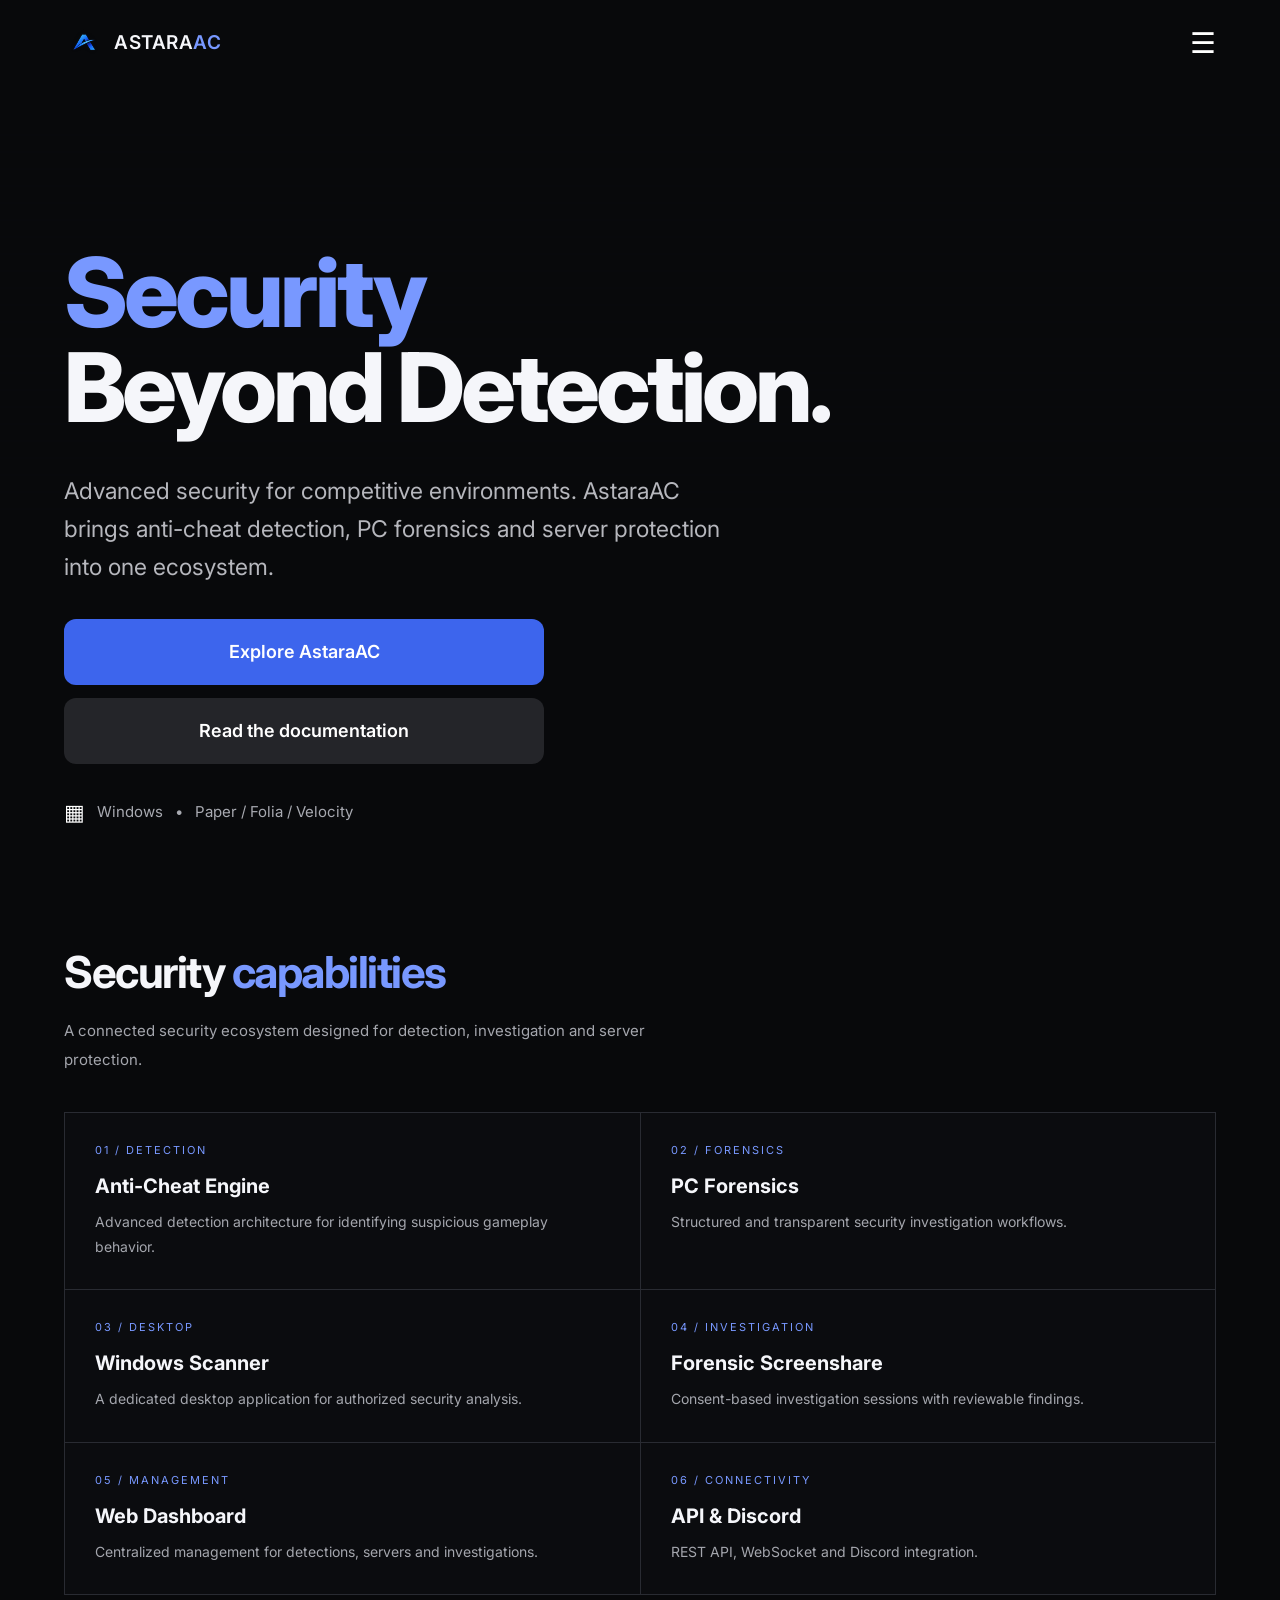
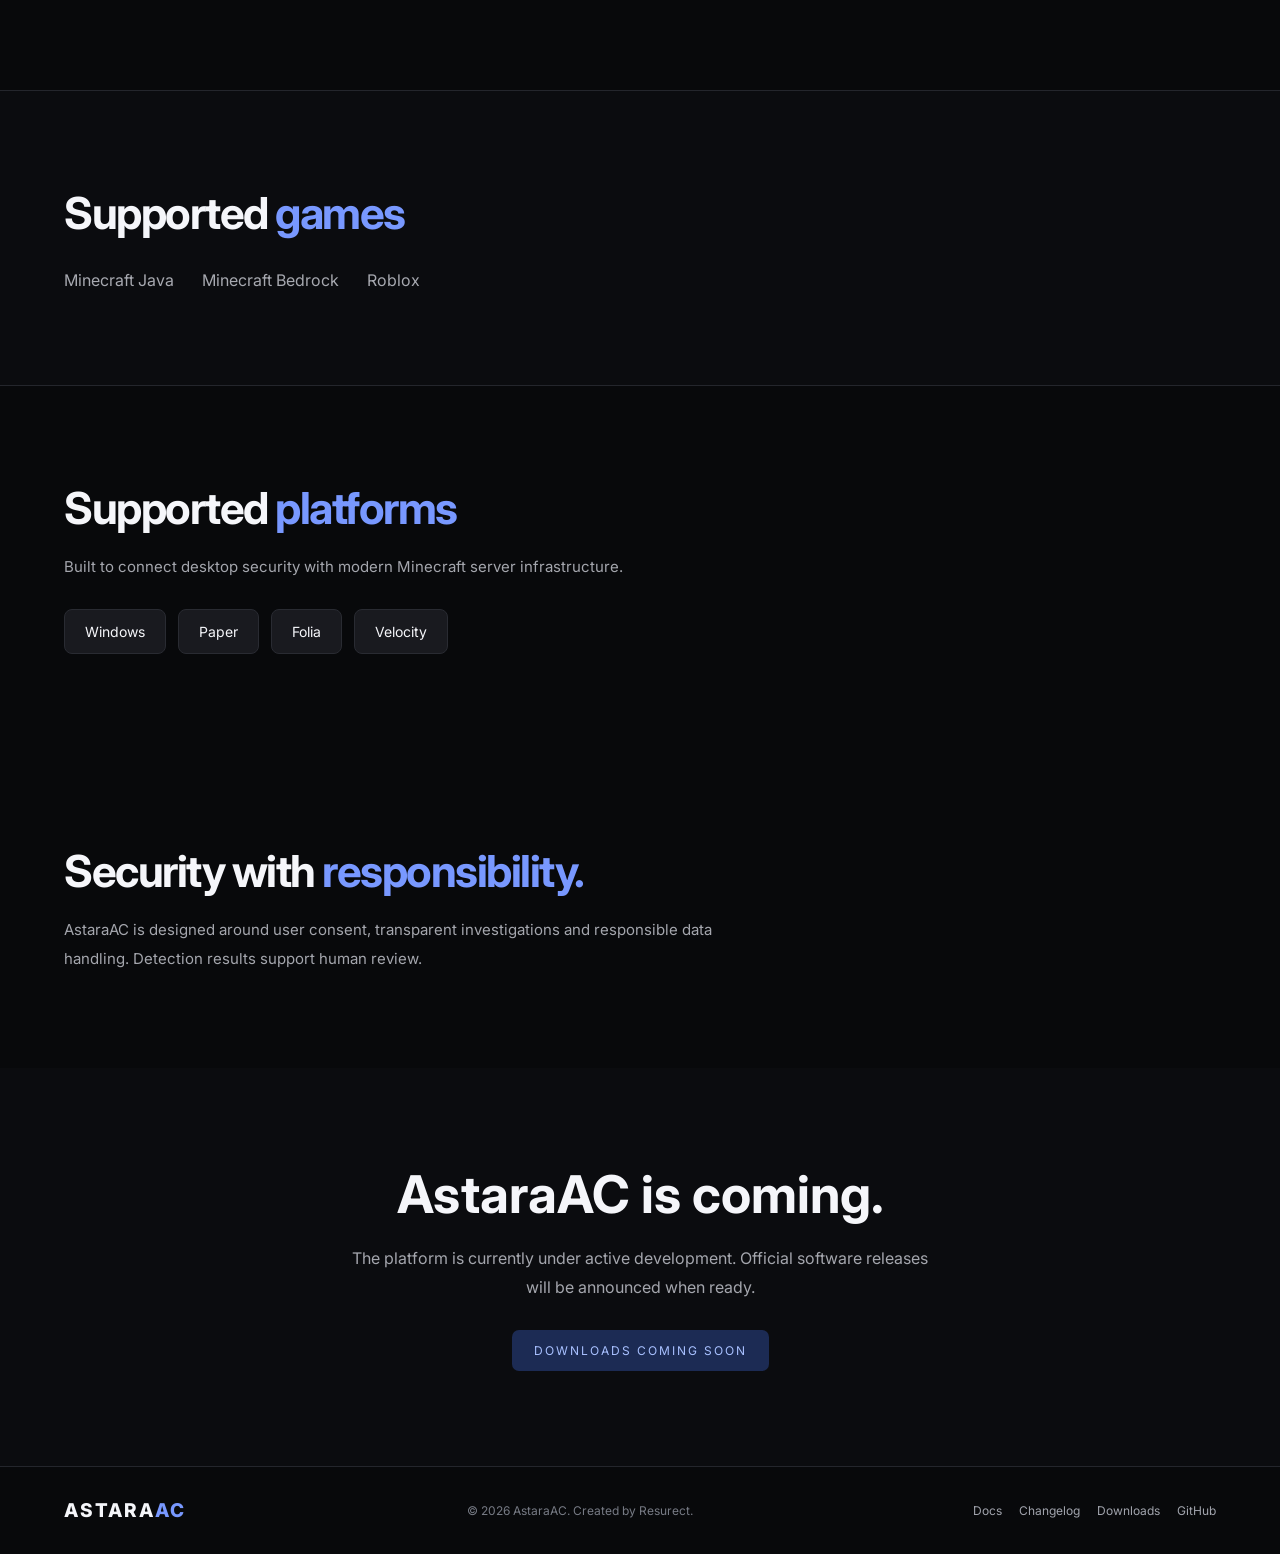
==== commit 5b9a8661: "Update index.html" ====
--- a/index.html
+++ b/index.html
@@ -3,7 +3,7 @@
 <html lang="en">
 <head>
 <meta charset="UTF-8">
-<meta name="viewport" content="width=device-width, initial-scale=1.0">
+<meta name="viewport" content="width=device-width, initial-scale=1">
 <meta name="theme-color" content="#08090b">
 <meta name="description" content="AstaraAC - Security Beyond Detection.">
 <title>AstaraAC — Security Beyond Detection</title>
@@ -25,9 +25,7 @@
   box-sizing: border-box;
 }
 
-html {
-  scroll-behavior: smooth;
-}
+html { scroll-behavior: smooth; }
 
 body {
   background: var(--bg);
@@ -57,7 +55,7 @@
   justify-content: center;
   align-items: center;
   flex-direction: column;
-  transition: opacity .7s, visibility .7s;
+  transition: opacity .6s, visibility .6s;
 }
 
 .loader.hide {
@@ -67,30 +65,28 @@
 }
 
 .loader img {
-  width: 85px;
-  height: 85px;
+  width: 75px;
+  height: 75px;
   object-fit: contain;
   animation: breathe 2s infinite;
 }
 
 .loader-name {
-  margin-top: 20px;
-  font-size: 22px;
+  margin-top: 16px;
+  font-size: 18px;
   font-weight: 800;
-  letter-spacing: 5px;
-}
-
-.loader-name span {
-  color: var(--blue-light);
-}
+  letter-spacing: 4px;
+}
+
+.loader-name span { color: var(--blue-light); }
 
 .loader-bar {
-  width: 150px;
+  width: 130px;
   height: 3px;
   background: #24262c;
   border-radius: 20px;
   overflow: hidden;
-  margin-top: 25px;
+  margin-top: 22px;
 }
 
 .loader-bar::after {
@@ -121,7 +117,7 @@
 }
 
 .navbar {
-  height: 100px;
+  height: 85px;
   display: flex;
   align-items: center;
   justify-content: space-between;
@@ -130,45 +126,41 @@
 .brand {
   display: flex;
   align-items: center;
-  gap: 14px;
+  gap: 10px;
 }
 
 .brand img {
-  width: 50px;
-  height: 50px;
+  width: 40px;
+  height: 40px;
   object-fit: contain;
 }
 
 .brand-name {
-  font-size: 29px;
-  font-weight: 500;
-  letter-spacing: -1px;
-}
-
-.brand-name span {
-  color: var(--blue-light);
-}
+  font-size: 19px;
+  font-weight: 600;
+  letter-spacing: .5px;
+}
+
+.brand-name span { color: var(--blue-light); }
 
 .menu-button {
   background: none;
   border: none;
   color: white;
-  font-size: 32px;
+  font-size: 29px;
   cursor: pointer;
   transition: .2s;
 }
 
-.menu-button:hover {
-  color: var(--blue-light);
-}
+.menu-button:hover { color: var(--blue-light); }
 
 /* MENU */
 
 .menu-panel {
   position: absolute;
-  top: 85px;
+  top: 75px;
   right: 5%;
-  width: 250px;
+  width: 245px;
   padding: 12px;
   background: #17181d;
   border: 1px solid #292b32;
@@ -187,8 +179,8 @@
 
 .menu-panel a {
   display: block;
-  padding: 14px;
-  font-size: 14px;
+  padding: 13px;
+  font-size: 13px;
   color: #c2c4cb;
   border-radius: 7px;
   transition: .2s;
@@ -202,8 +194,8 @@
 /* HERO */
 
 .hero {
-  min-height: 1050px;
-  padding-top: 410px;
+  min-height: 900px;
+  padding-top: 265px;
   position: relative;
   overflow: hidden;
 }
@@ -215,10 +207,10 @@
 }
 
 .hero h1 {
-  font-size: clamp(55px, 9vw, 100px);
+  font-size: clamp(54px, 9vw, 96px);
   font-weight: 800;
-  line-height: .98;
-  letter-spacing: -5px;
+  line-height: .99;
+  letter-spacing: -4px;
 }
 
 .hero h1 span {
@@ -229,26 +221,26 @@
 .hero-description {
   max-width: 680px;
   color: #b6b7bd;
-  font-size: clamp(17px, 2.4vw, 24px);
-  line-height: 1.7;
-  margin-top: 55px;
+  font-size: clamp(17px, 2.4vw, 23px);
+  line-height: 1.65;
+  margin-top: 38px;
 }
 
 .hero-buttons {
   display: flex;
   flex-direction: column;
-  gap: 15px;
+  gap: 13px;
   max-width: 480px;
-  margin-top: 45px;
+  margin-top: 32px;
 }
 
 .btn {
-  min-height: 72px;
+  min-height: 66px;
   display: flex;
   align-items: center;
   justify-content: center;
-  border-radius: 13px;
-  font-size: 19px;
+  border-radius: 12px;
+  font-size: 18px;
   font-weight: 600;
   transition: .25s;
 }
@@ -277,24 +269,24 @@
 .system-info {
   display: flex;
   align-items: center;
-  gap: 13px;
-  margin-top: 55px;
+  gap: 12px;
+  margin-top: 35px;
   color: #a8aab1;
-  font-size: 17px;
+  font-size: 15px;
 }
 
 .system-info .symbol {
-  font-size: 24px;
+  font-size: 22px;
   color: white;
 }
 
-/* CHESS PIXEL BACKGROUND */
+/* PIXEL CHECKERBOARD */
 
 .pixel-background {
   position: absolute;
   width: 480px;
-  height: 650px;
-  top: 570px;
+  height: 570px;
+  top: 350px;
   left: 50%;
   transform: translateX(-50%);
   display: grid;
@@ -312,7 +304,7 @@
   background: #30343d;
   border: 1px solid rgba(255,255,255,.035);
   opacity: 0;
-  animation: pixelAppear 4s ease-in-out infinite alternate;
+  animation: pixelGlow 4s ease-in-out infinite alternate;
 }
 
 .pixel.blue {
@@ -320,58 +312,42 @@
   border-color: rgba(120,155,255,.2);
 }
 
-.pixel.light {
-  background: #8996ae;
-}
-
-.pixel.dark {
-  background: #242832;
-}
-
-@keyframes pixelAppear {
-  0% {
-    opacity: .12;
-    filter: brightness(.7);
-  }
-  100% {
-    opacity: .75;
-    filter: brightness(1.15);
-  }
-}
-
-/* SUBTLE BACKGROUND */
+.pixel.light { background: #8996ae; }
+.pixel.dark { background: #242832; }
+
+@keyframes pixelGlow {
+  0% { opacity: .12; }
+  100% { opacity: .75; }
+}
+
+/* BACKGROUND */
 
 .background-lines {
   position: absolute;
   inset: 0;
   pointer-events: none;
   opacity: .1;
-  background:
-    repeating-linear-gradient(
-      180deg,
-      transparent 0px,
-      transparent 15px,
-      rgba(65,105,210,.18) 16px,
-      transparent 17px
-    );
-  mask-image: linear-gradient(transparent, black 35%, transparent 90%);
+  background: repeating-linear-gradient(
+    180deg,
+    transparent 0,
+    transparent 15px,
+    rgba(65,105,210,.18) 16px,
+    transparent 17px
+  );
+  mask-image: linear-gradient(transparent, black 30%, transparent 90%);
 }
 
 /* SECTIONS */
 
-section:not(.hero) {
-  padding: 110px 0;
-}
+section:not(.hero) { padding: 95px 0; }
 
 .section-title {
-  font-size: clamp(30px, 5vw, 45px);
+  font-size: clamp(30px, 5vw, 44px);
   letter-spacing: -1.5px;
-  margin-bottom: 20px;
-}
-
-.section-title span {
-  color: var(--blue-light);
-}
+  margin-bottom: 18px;
+}
+
+.section-title span { color: var(--blue-light); }
 
 .section-description {
   max-width: 650px;
@@ -385,32 +361,30 @@
 .features {
   display: grid;
   grid-template-columns: repeat(2, 1fr);
-  margin-top: 45px;
+  margin-top: 38px;
   border: 1px solid #292b32;
   background: #292b32;
   gap: 1px;
 }
 
 .feature {
-  padding: 35px;
+  padding: 30px;
   background: #0b0c0f;
   transition: .3s;
 }
 
-.feature:hover {
-  background: #111522;
-}
+.feature:hover { background: #111522; }
 
 .feature-number {
   color: var(--blue-light);
-  font-size: 12px;
+  font-size: 11px;
   letter-spacing: 2px;
-  margin-bottom: 20px;
+  margin-bottom: 17px;
 }
 
 .feature h3 {
-  font-size: 21px;
-  margin-bottom: 12px;
+  font-size: 20px;
+  margin-bottom: 11px;
 }
 
 .feature p {
@@ -430,15 +404,13 @@
 .game-list {
   display: flex;
   flex-wrap: wrap;
-  gap: 30px;
-  margin-top: 35px;
+  gap: 28px;
+  margin-top: 30px;
   color: #a7a9b0;
-  font-size: 17px;
-}
-
-.game-list span:hover {
-  color: var(--blue-light);
-}
+  font-size: 16px;
+}
+
+.game-list span:hover { color: var(--blue-light); }
 
 /* PLATFORMS */
 
@@ -446,11 +418,11 @@
   display: flex;
   flex-wrap: wrap;
   gap: 12px;
-  margin-top: 30px;
+  margin-top: 28px;
 }
 
 .platform-item {
-  padding: 14px 22px;
+  padding: 13px 20px;
   background: #191a1f;
   border: 1px solid #292b32;
   border-radius: 8px;
@@ -465,7 +437,7 @@
 }
 
 .download h2 {
-  font-size: clamp(32px, 6vw, 55px);
+  font-size: clamp(32px, 6vw, 52px);
   margin-bottom: 18px;
 }
 
@@ -478,7 +450,7 @@
 
 .coming-soon {
   display: inline-block;
-  margin-top: 30px;
+  margin-top: 28px;
   padding: 13px 22px;
   background: #1c2b54;
   color: #a8c0ff;
@@ -490,7 +462,7 @@
 /* FOOTER */
 
 footer {
-  padding: 35px 0;
+  padding: 32px 0;
   border-top: 1px solid #24262c;
 }
 
@@ -499,18 +471,16 @@
   align-items: center;
   justify-content: space-between;
   flex-wrap: wrap;
-  gap: 20px;
+  gap: 18px;
 }
 
 .footer-brand {
-  font-size: 21px;
+  font-size: 19px;
   font-weight: 800;
   letter-spacing: 2px;
 }
 
-.footer-brand span {
-  color: var(--blue-light);
-}
+.footer-brand span { color: var(--blue-light); }
 
 .footer-copy {
   color: #777b85;
@@ -520,20 +490,18 @@
 .footer-links {
   display: flex;
   flex-wrap: wrap;
-  gap: 18px;
+  gap: 17px;
   color: #a1a4ad;
   font-size: 12px;
 }
 
-.footer-links a:hover {
-  color: var(--blue-light);
-}
+.footer-links a:hover { color: var(--blue-light); }
 
 /* REVEAL */
 
 .reveal {
   opacity: 0;
-  transform: translateY(25px);
+  transform: translateY(22px);
   transition: .8s ease;
 }
 
@@ -546,15 +514,15 @@
 
 @media(min-width: 1000px) {
   .hero {
-    min-height: 950px;
-    padding-top: 350px;
+    min-height: 850px;
+    padding-top: 245px;
   }
 
   .pixel-background {
     left: 75%;
-    top: 200px;
+    top: 120px;
     width: 480px;
-    height: 650px;
+    height: 570px;
     opacity: .6;
   }
 }
@@ -562,56 +530,57 @@
 /* MOBILE */
 
 @media(max-width: 700px) {
-  .navbar {
-    height: 85px;
-  }
+  .navbar { height: 75px; }
 
   .brand img {
-    width: 43px;
-    height: 43px;
+    width: 34px;
+    height: 34px;
   }
 
   .brand-name {
-    font-size: 25px;
-  }
+    font-size: 16px;
+    letter-spacing: .3px;
+  }
+
+  .menu-button { font-size: 27px; }
 
   .hero {
-    min-height: 1300px;
-    padding-top: 410px;
+    min-height: 1050px;
+    padding-top: 245px;
   }
 
   .hero h1 {
-    font-size: clamp(48px, 10vw, 75px);
+    font-size: clamp(47px, 10vw, 72px);
     letter-spacing: -3px;
   }
 
   .hero-description {
-    margin-top: 60px;
-    font-size: 19px;
-  }
-
-  .hero-buttons {
-    margin-top: 45px;
-  }
+    margin-top: 35px;
+    font-size: 18px;
+  }
+
+  .hero-buttons { margin-top: 28px; }
+
+  .btn { min-height: 62px; }
 
   .pixel-background {
-    top: 570px;
-    width: 480px;
-    height: 650px;
+    top: 390px;
+    width: 420px;
+    height: 540px;
     opacity: .8;
   }
 
-  .features {
-    grid-template-columns: 1fr;
-  }
-
-  .feature {
-    padding: 28px;
-  }
-
-  section:not(.hero) {
-    padding: 85px 0;
-  }
+  .system-info {
+    margin-top: 32px;
+    font-size: 13px;
+    gap: 9px;
+  }
+
+  .features { grid-template-columns: 1fr; }
+
+  .feature { padding: 27px; }
+
+  section:not(.hero) { padding: 75px 0; }
 
   .footer-content {
     flex-direction: column;
@@ -635,7 +604,7 @@
 
 <body>
 
-<!-- LOADING SCREEN -->
+<!-- LOADING -->
 <div class="loader" id="loader">
   <img src="assets/images/astaraac-branding.png" alt="AstaraAC">
   <div class="loader-name">ASTARA<span>AC</span></div>
@@ -671,13 +640,8 @@
 
 <main>
 
-<!-- HERO -->
 <section class="hero" id="home">
-
   <div class="background-lines"></div>
-
-  <!-- Pixel squares are generated below -->
-
   <div class="pixel-background" id="pixelBackground"></div>
 
   <div class="container">
@@ -713,10 +677,8 @@
 
     </div>
   </div>
-
 </section>
 
-<!-- FEATURES -->
 <section id="features">
   <div class="container">
 
@@ -771,7 +733,6 @@
   </div>
 </section>
 
-<!-- GAMES -->
 <section class="games" id="games">
   <div class="container">
 
@@ -788,7 +749,6 @@
   </div>
 </section>
 
-<!-- PLATFORMS -->
 <section id="platform">
   <div class="container">
 
@@ -811,7 +771,6 @@
   </div>
 </section>
 
-<!-- PRIVACY -->
 <section>
   <div class="container">
 
@@ -828,7 +787,6 @@
   </div>
 </section>
 
-<!-- DOWNLOAD -->
 <section class="download">
   <div class="container">
 
@@ -848,7 +806,6 @@
 
 </main>
 
-<!-- FOOTER -->
 <footer>
   <div class="container">
     <div class="footer-content">
@@ -886,78 +843,75 @@
 
 setTimeout(closeLoader, 3500);
 
-/* PIXEL GRID GENERATOR */
+/* PIXEL GRID */
 const pixelBackground = document.getElementById("pixelBackground");
 
 const pattern = [
-  "000000000000000000",
-  "000000000000000000",
-  "000000000000000000",
-  "000000000000000000",
-  "000000000000000000",
-  "000000000000000000",
-  "000001110000000000",
-  "000011111000000000",
-  "000111111100000000",
-  "001111111110000000",
-  "000111111111000000",
-  "000011111111100000",
-  "000001111111110000",
-  "000000111111111000",
-  "000000011111111100",
-  "000000001111111110",
-  "000000000111111111",
-  "000000000011111111",
-  "000000000001111111",
-  "000000000000111111",
-  "000000000000011110",
-  "000000000000001100",
-  "000000000000000000",
-  "000000000000000000",
-  "000000000000000000"
+"000000000000000000",
+"000000000000000000",
+"000000000000000000",
+"000000000000000000",
+"000000000000000000",
+"000000000000000000",
+"000001110000000000",
+"000011111000000000",
+"000111111100000000",
+"001111111110000000",
+"000111111111000000",
+"000011111111100000",
+"000001111111110000",
+"000000111111111000",
+"000000011111111100",
+"000000001111111110",
+"000000000111111111",
+"000000000011111111",
+"000000000001111111",
+"000000000000111111",
+"000000000000011110",
+"000000000000001100",
+"000000000000000000",
+"000000000000000000",
+"000000000000000000"
 ];
 
 const bluePattern = [
-  "000000000000000000",
-  "000000000000000000",
-  "000000000000000000",
-  "000000000000000000",
-  "000000000000000000",
-  "000000000000000000",
-  "000000100000000000",
-  "000001110000000000",
-  "000011111000000000",
-  "000111111100000000",
-  "000011111110000000",
-  "000001111111000000",
-  "000000111111100000",
-  "000000011111110000",
-  "000000001111111000",
-  "000000000111111100",
-  "000000000011111110",
-  "000000000001111110",
-  "000000000000111100",
-  "000000000000011100",
-  "000000000000001100",
-  "000000000000000100",
-  "000000000000000000",
-  "000000000000000000",
-  "000000000000000000"
+"000000000000000000",
+"000000000000000000",
+"000000000000000000",
+"000000000000000000",
+"000000000000000000",
+"000000000000000000",
+"000000100000000000",
+"000001110000000000",
+"000011111000000000",
+"000111111100000000",
+"000011111110000000",
+"000001111111000000",
+"000000111111100000",
+"000000011111110000",
+"000000001111111000",
+"000000000111111100",
+"000000000011111110",
+"000000000001111110",
+"000000000000111100",
+"000000000000011100",
+"000000000000001100",
+"000000000000000100",
+"000000000000000000",
+"000000000000000000",
+"000000000000000000"
 ];
 
 for (let row = 0; row < 25; row++) {
   for (let col = 0; col < 18; col++) {
-
     const pixel = document.createElement("div");
-    const active = pattern[row][col] === "1";
-
-    if (active) {
+
+    if (pattern[row][col] === "1") {
       const isBlue = bluePattern[row][col] === "1";
 
       pixel.className = "pixel " +
         (isBlue ? "blue" : (Math.random() > .5 ? "light" : "dark"));
 
-      pixel.style.opacity = ".5";
       pixel.style.animationDelay = (Math.random() * 3) + "s";
     }
 
@@ -971,7 +925,6 @@
 
 menuButton.addEventListener("click", () => {
   const opened = menuPanel.classList.toggle("open");
-
   menuButton.textContent = opened ? "✕" : "☰";
   menuButton.setAttribute("aria-expanded", opened);
 });
@@ -993,7 +946,7 @@
   }
 });
 
-/* SCROLL REVEAL */
+/* SCROLL ANIMATION */
 const observer = new IntersectionObserver(entries => {
   entries.forEach(entry => {
     if (entry.isIntersecting) {
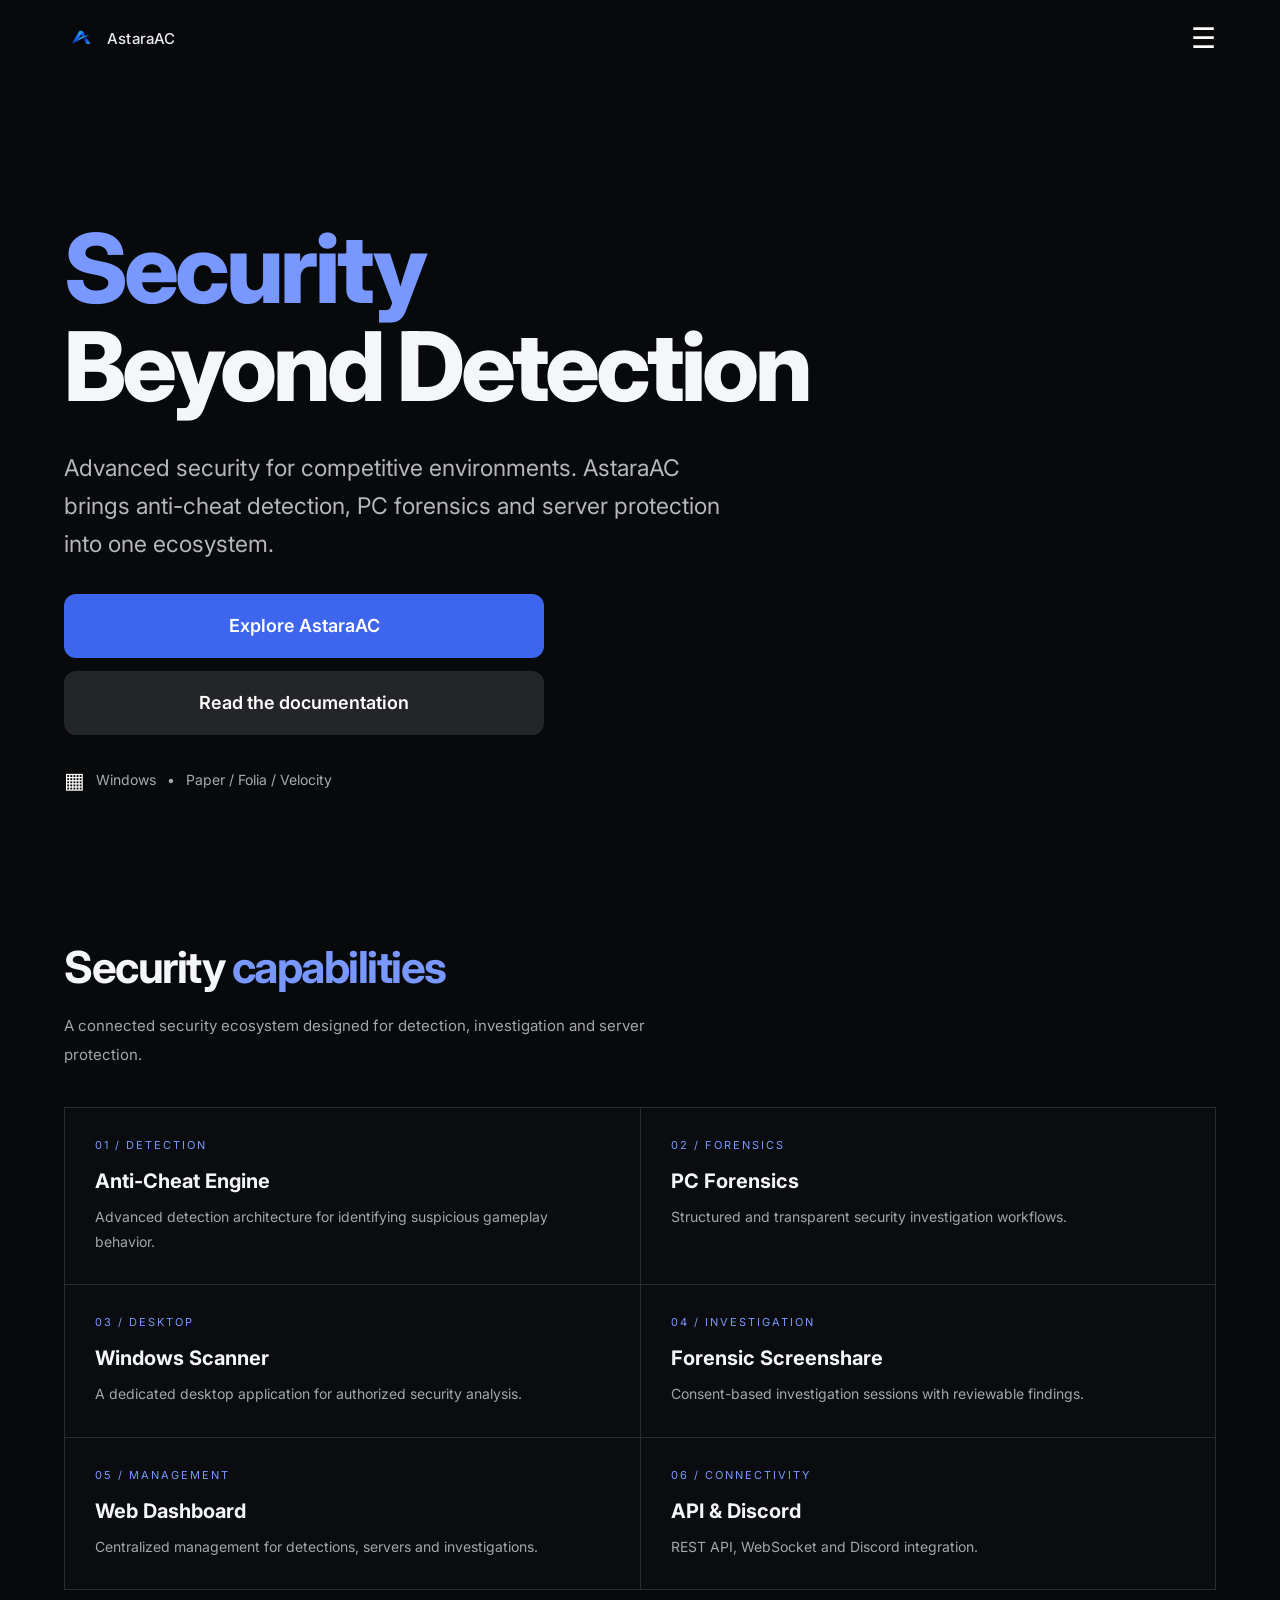
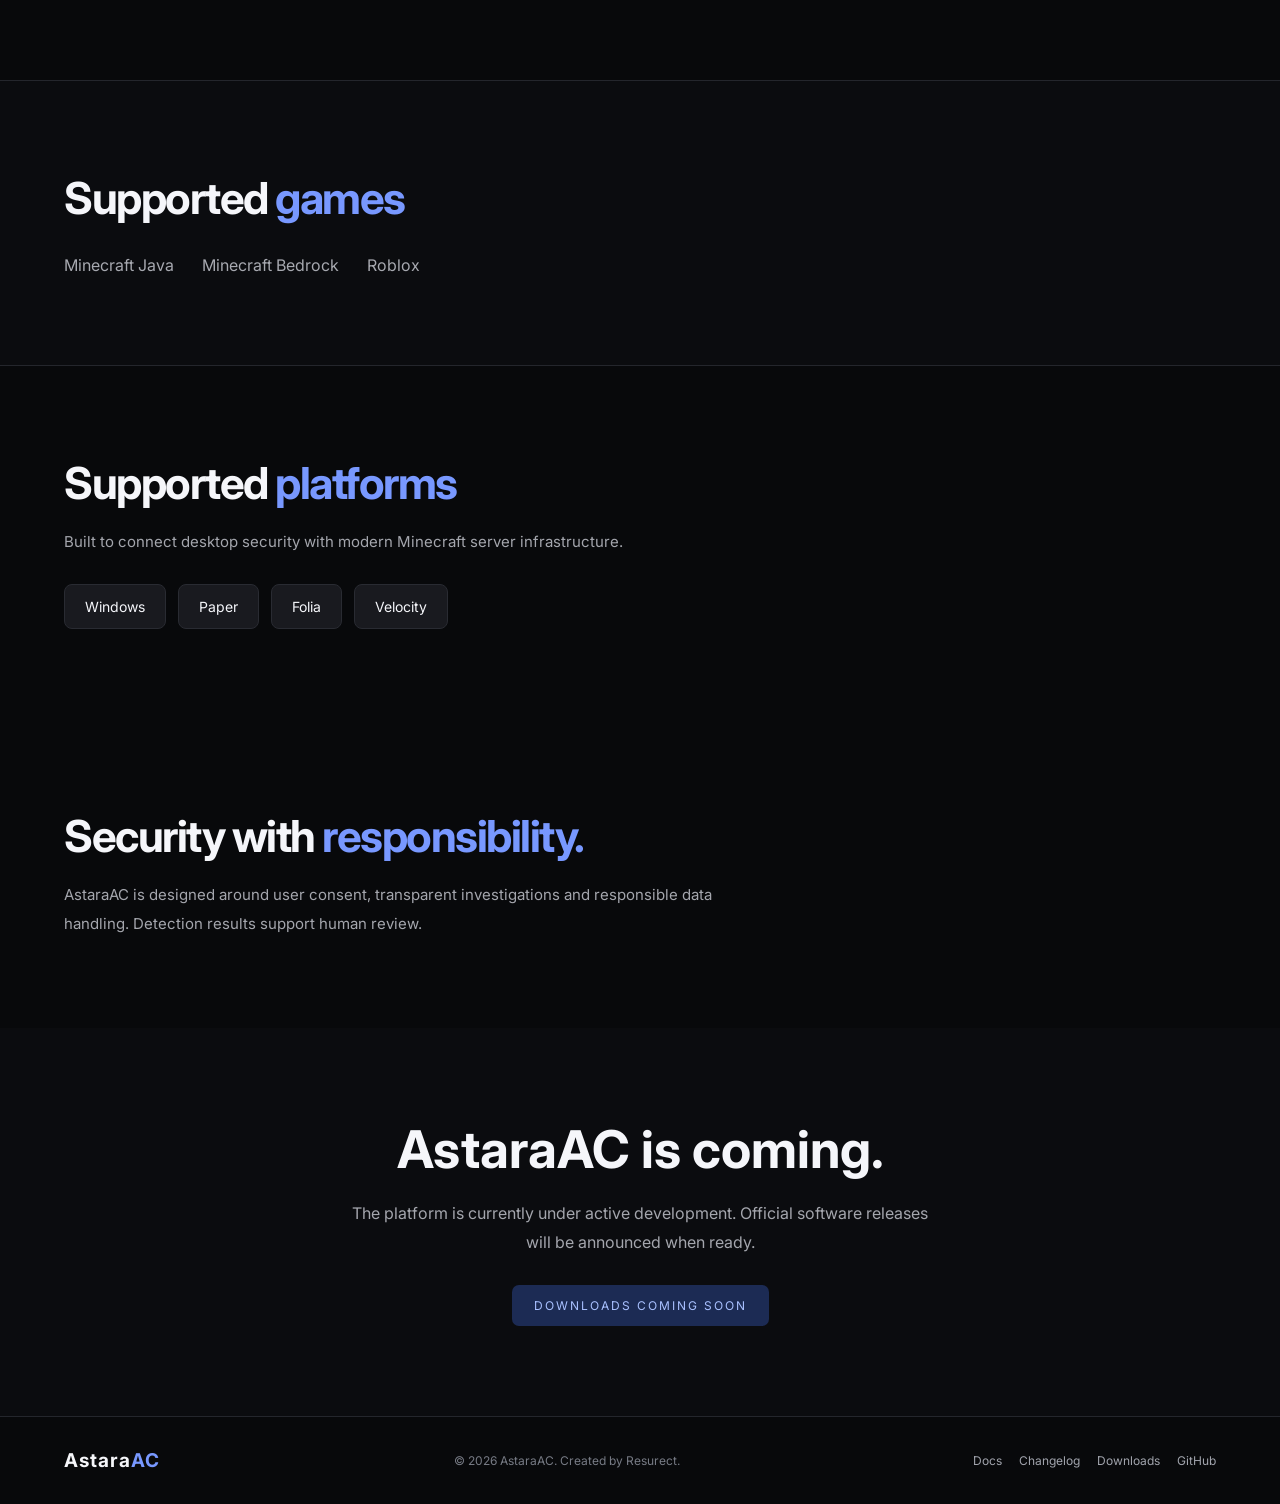
==== commit 78195e44: "Update index.html" ====
--- a/index.html
+++ b/index.html
@@ -3,7 +3,7 @@
 <html lang="en">
 <head>
 <meta charset="UTF-8">
-<meta name="viewport" content="width=device-width, initial-scale=1">
+<meta name="viewport" content="width=device-width, initial-scale=1.0">
 <meta name="theme-color" content="#08090b">
 <meta name="description" content="AstaraAC - Security Beyond Detection.">
 <title>AstaraAC — Security Beyond Detection</title>
@@ -52,8 +52,8 @@
   z-index: 9999;
   background: #08090b;
   display: flex;
+  align-items: center;
   justify-content: center;
-  align-items: center;
   flex-direction: column;
   transition: opacity .6s, visibility .6s;
 }
@@ -65,28 +65,28 @@
 }
 
 .loader img {
-  width: 75px;
-  height: 75px;
+  width: 72px;
+  height: 72px;
   object-fit: contain;
   animation: breathe 2s infinite;
 }
 
 .loader-name {
-  margin-top: 16px;
-  font-size: 18px;
-  font-weight: 800;
-  letter-spacing: 4px;
+  margin-top: 14px;
+  font-size: 17px;
+  font-weight: 700;
+  letter-spacing: 3px;
 }
 
 .loader-name span { color: var(--blue-light); }
 
 .loader-bar {
-  width: 130px;
+  width: 125px;
   height: 3px;
   background: #24262c;
   border-radius: 20px;
   overflow: hidden;
-  margin-top: 22px;
+  margin-top: 20px;
 }
 
 .loader-bar::after {
@@ -117,7 +117,7 @@
 }
 
 .navbar {
-  height: 85px;
+  height: 76px;
   display: flex;
   align-items: center;
   justify-content: space-between;
@@ -126,28 +126,27 @@
 .brand {
   display: flex;
   align-items: center;
-  gap: 10px;
+  gap: 9px;
 }
 
 .brand img {
-  width: 40px;
-  height: 40px;
+  width: 34px;
+  height: 34px;
   object-fit: contain;
 }
 
 .brand-name {
-  font-size: 19px;
-  font-weight: 600;
-  letter-spacing: .5px;
-}
-
-.brand-name span { color: var(--blue-light); }
+  font-size: 15px;
+  font-weight: 500;
+  letter-spacing: .2px;
+  color: #e8e9ed;
+}
 
 .menu-button {
   background: none;
   border: none;
   color: white;
-  font-size: 29px;
+  font-size: 28px;
   cursor: pointer;
   transition: .2s;
 }
@@ -158,7 +157,7 @@
 
 .menu-panel {
   position: absolute;
-  top: 75px;
+  top: 68px;
   right: 5%;
   width: 245px;
   padding: 12px;
@@ -194,8 +193,8 @@
 /* HERO */
 
 .hero {
-  min-height: 900px;
-  padding-top: 265px;
+  min-height: 850px;
+  padding-top: 205px;
   position: relative;
   overflow: hidden;
 }
@@ -207,9 +206,9 @@
 }
 
 .hero h1 {
-  font-size: clamp(54px, 9vw, 96px);
+  font-size: clamp(52px, 9vw, 96px);
   font-weight: 800;
-  line-height: .99;
+  line-height: 1.02;
   letter-spacing: -4px;
 }
 
@@ -223,7 +222,7 @@
   color: #b6b7bd;
   font-size: clamp(17px, 2.4vw, 23px);
   line-height: 1.65;
-  margin-top: 38px;
+  margin-top: 34px;
 }
 
 .hero-buttons {
@@ -231,11 +230,11 @@
   flex-direction: column;
   gap: 13px;
   max-width: 480px;
-  margin-top: 32px;
+  margin-top: 30px;
 }
 
 .btn {
-  min-height: 66px;
+  min-height: 64px;
   display: flex;
   align-items: center;
   justify-content: center;
@@ -269,10 +268,10 @@
 .system-info {
   display: flex;
   align-items: center;
-  gap: 12px;
-  margin-top: 35px;
+  gap: 11px;
+  margin-top: 32px;
   color: #a8aab1;
-  font-size: 15px;
+  font-size: 14px;
 }
 
 .system-info .symbol {
@@ -286,7 +285,7 @@
   position: absolute;
   width: 480px;
   height: 570px;
-  top: 350px;
+  top: 300px;
   left: 50%;
   transform: translateX(-50%);
   display: grid;
@@ -320,7 +319,7 @@
   100% { opacity: .75; }
 }
 
-/* BACKGROUND */
+/* BACKGROUND LINES */
 
 .background-lines {
   position: absolute;
@@ -339,7 +338,7 @@
 
 /* SECTIONS */
 
-section:not(.hero) { padding: 95px 0; }
+section:not(.hero) { padding: 90px 0; }
 
 .section-title {
   font-size: clamp(30px, 5vw, 44px);
@@ -476,8 +475,8 @@
 
 .footer-brand {
   font-size: 19px;
-  font-weight: 800;
-  letter-spacing: 2px;
+  font-weight: 700;
+  letter-spacing: 1px;
 }
 
 .footer-brand span { color: var(--blue-light); }
@@ -515,12 +514,12 @@
 @media(min-width: 1000px) {
   .hero {
     min-height: 850px;
-    padding-top: 245px;
+    padding-top: 220px;
   }
 
   .pixel-background {
     left: 75%;
-    top: 120px;
+    top: 100px;
     width: 480px;
     height: 570px;
     opacity: .6;
@@ -530,23 +529,23 @@
 /* MOBILE */
 
 @media(max-width: 700px) {
-  .navbar { height: 75px; }
+  .navbar { height: 70px; }
 
   .brand img {
-    width: 34px;
-    height: 34px;
+    width: 32px;
+    height: 32px;
   }
 
   .brand-name {
-    font-size: 16px;
-    letter-spacing: .3px;
-  }
-
-  .menu-button { font-size: 27px; }
+    font-size: 14px;
+    letter-spacing: 0;
+  }
+
+  .menu-button { font-size: 26px; }
 
   .hero {
     min-height: 1050px;
-    padding-top: 245px;
+    padding-top: 205px;
   }
 
   .hero h1 {
@@ -555,23 +554,23 @@
   }
 
   .hero-description {
-    margin-top: 35px;
+    margin-top: 32px;
     font-size: 18px;
   }
 
-  .hero-buttons { margin-top: 28px; }
+  .hero-buttons { margin-top: 27px; }
 
   .btn { min-height: 62px; }
 
   .pixel-background {
-    top: 390px;
+    top: 340px;
     width: 420px;
     height: 540px;
     opacity: .8;
   }
 
   .system-info {
-    margin-top: 32px;
+    margin-top: 30px;
     font-size: 13px;
     gap: 9px;
   }
@@ -615,15 +614,13 @@
 <header>
   <div class="container">
     <nav class="navbar">
-
       <a href="#home" class="brand">
         <img src="assets/images/astaraac-branding.png" alt="AstaraAC Logo">
-        <div class="brand-name">ASTARA<span>AC</span></div>
+        <div class="brand-name">AstaraAC</div>
       </a>
 
       <button class="menu-button" id="menuButton"
         aria-label="Open menu" aria-expanded="false">☰</button>
-
     </nav>
   </div>
 
@@ -640,6 +637,7 @@
 
 <main>
 
+<!-- HERO -->
 <section class="hero" id="home">
   <div class="background-lines"></div>
   <div class="pixel-background" id="pixelBackground"></div>
@@ -649,7 +647,7 @@
 
       <h1>
         <span>Security</span>
-        Beyond Detection.
+        Beyond Detection
       </h1>
 
       <p class="hero-description">
@@ -679,9 +677,9 @@
   </div>
 </section>
 
+<!-- FEATURES -->
 <section id="features">
   <div class="container">
-
     <h2 class="section-title reveal">
       Security <span>capabilities</span>
     </h2>
@@ -733,9 +731,9 @@
   </div>
 </section>
 
+<!-- GAMES -->
 <section class="games" id="games">
   <div class="container">
-
     <h2 class="section-title reveal">
       Supported <span>games</span>
     </h2>
@@ -745,13 +743,12 @@
       <span>Minecraft Bedrock</span>
       <span>Roblox</span>
     </div>
-
   </div>
 </section>
 
+<!-- PLATFORMS -->
 <section id="platform">
   <div class="container">
-
     <h2 class="section-title reveal">
       Supported <span>platforms</span>
     </h2>
@@ -767,13 +764,12 @@
       <div class="platform-item">Folia</div>
       <div class="platform-item">Velocity</div>
     </div>
-
   </div>
 </section>
 
+<!-- PRIVACY -->
 <section>
   <div class="container">
-
     <h2 class="section-title reveal">
       Security with <span>responsibility.</span>
     </h2>
@@ -783,13 +779,12 @@
       transparent investigations and responsible data handling.
       Detection results support human review.
     </p>
-
   </div>
 </section>
 
+<!-- DOWNLOAD -->
 <section class="download">
   <div class="container">
-
     <h2 class="reveal">AstaraAC is coming.</h2>
 
     <p class="reveal">
@@ -800,19 +795,17 @@
     <span class="coming-soon reveal">
       DOWNLOADS COMING SOON
     </span>
-
   </div>
 </section>
 
 </main>
 
+<!-- FOOTER -->
 <footer>
   <div class="container">
     <div class="footer-content">
 
-      <div class="footer-brand">
-        ASTARA<span>AC</span>
-      </div>
+      <div class="footer-brand">Astara<span>AC</span></div>
 
       <div class="footer-copy">
         © 2026 AstaraAC. Created by Resurect.
@@ -946,7 +939,7 @@
   }
 });
 
-/* SCROLL ANIMATION */
+/* SCROLL REVEAL */
 const observer = new IntersectionObserver(entries => {
   entries.forEach(entry => {
     if (entry.isIntersecting) {
